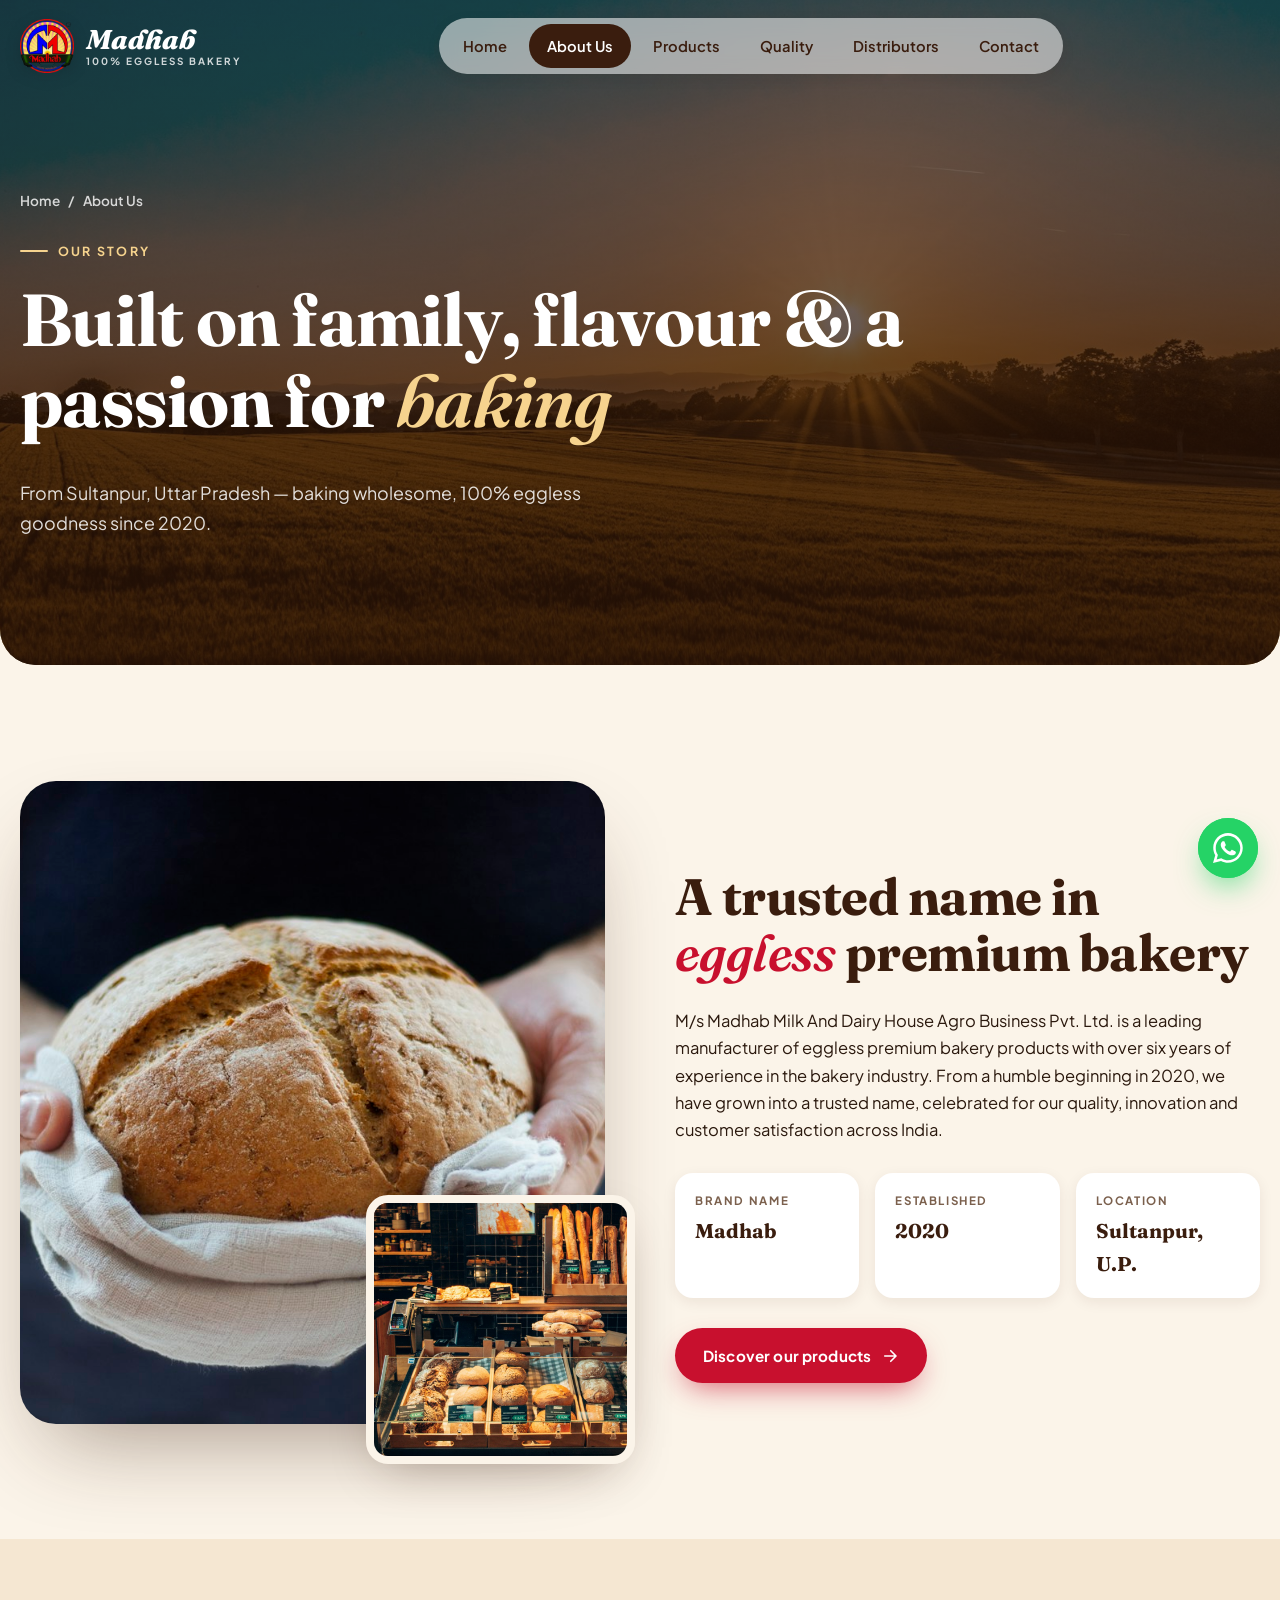
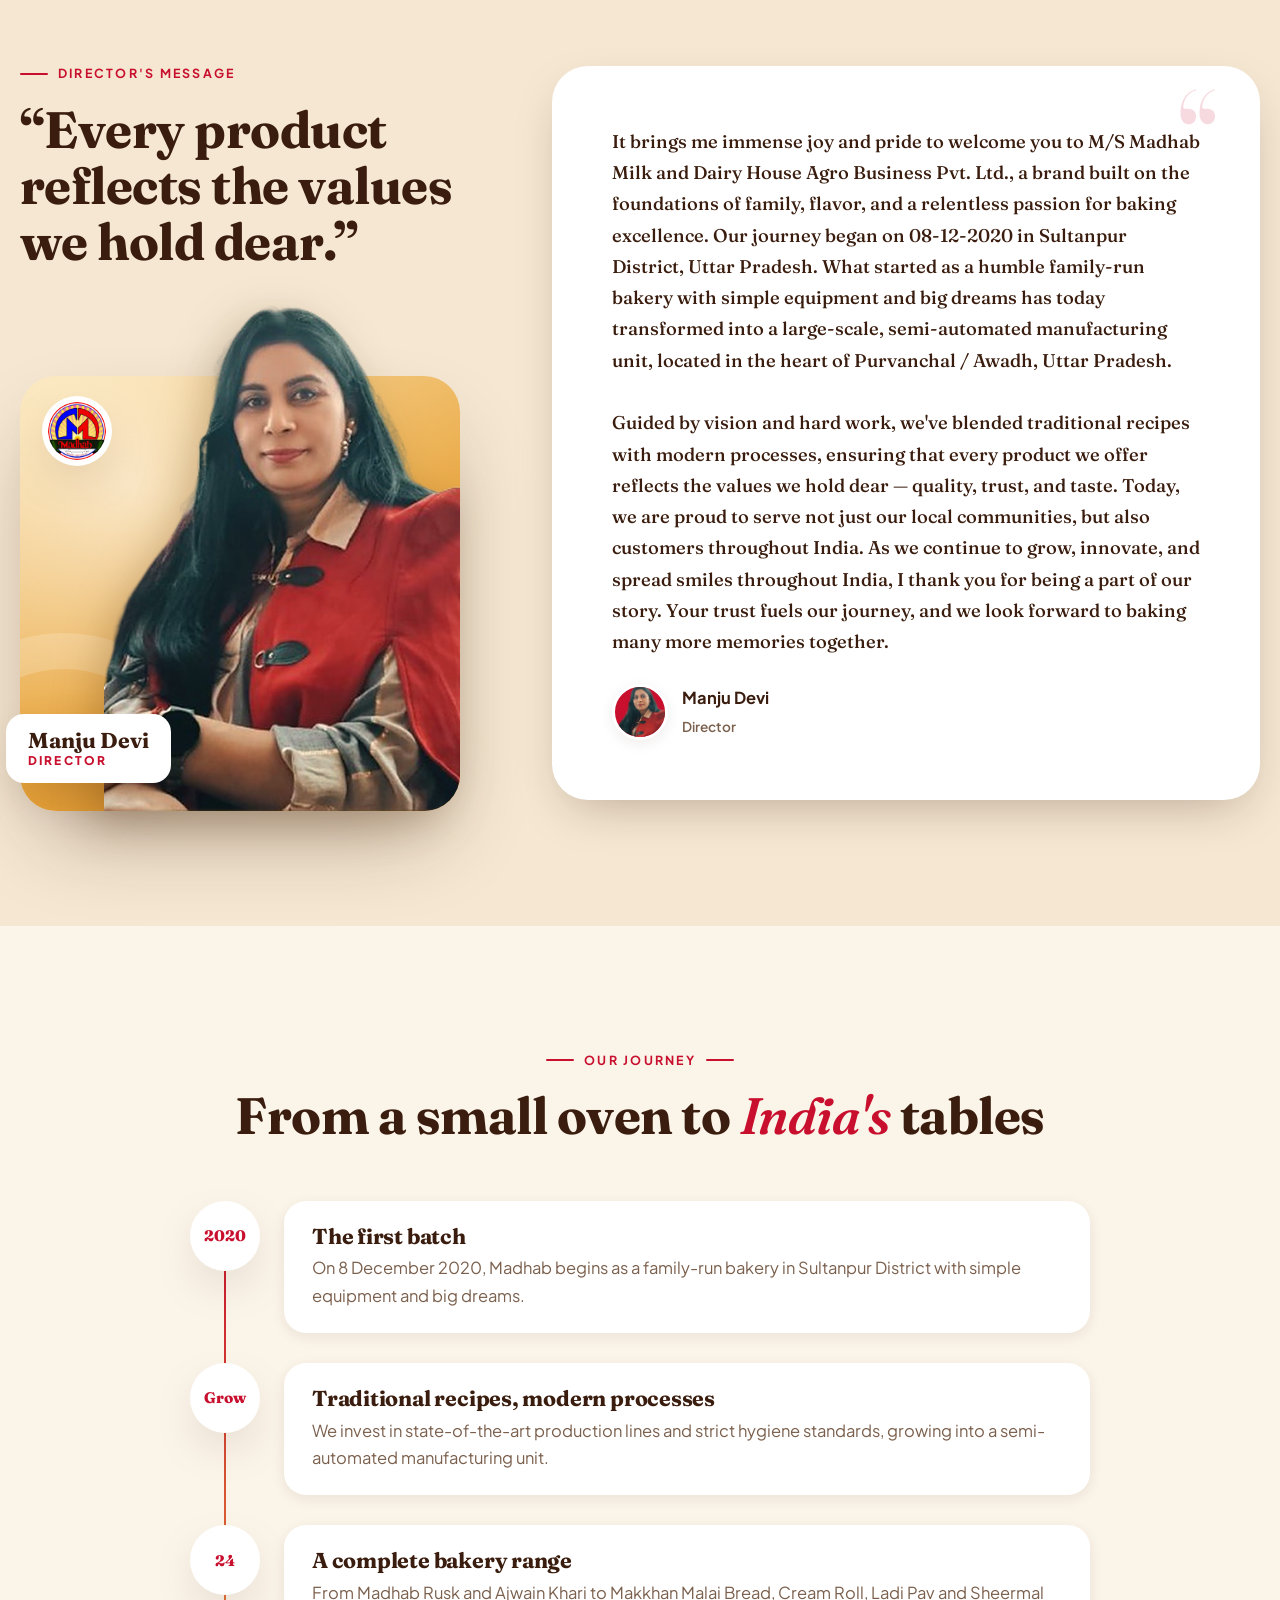
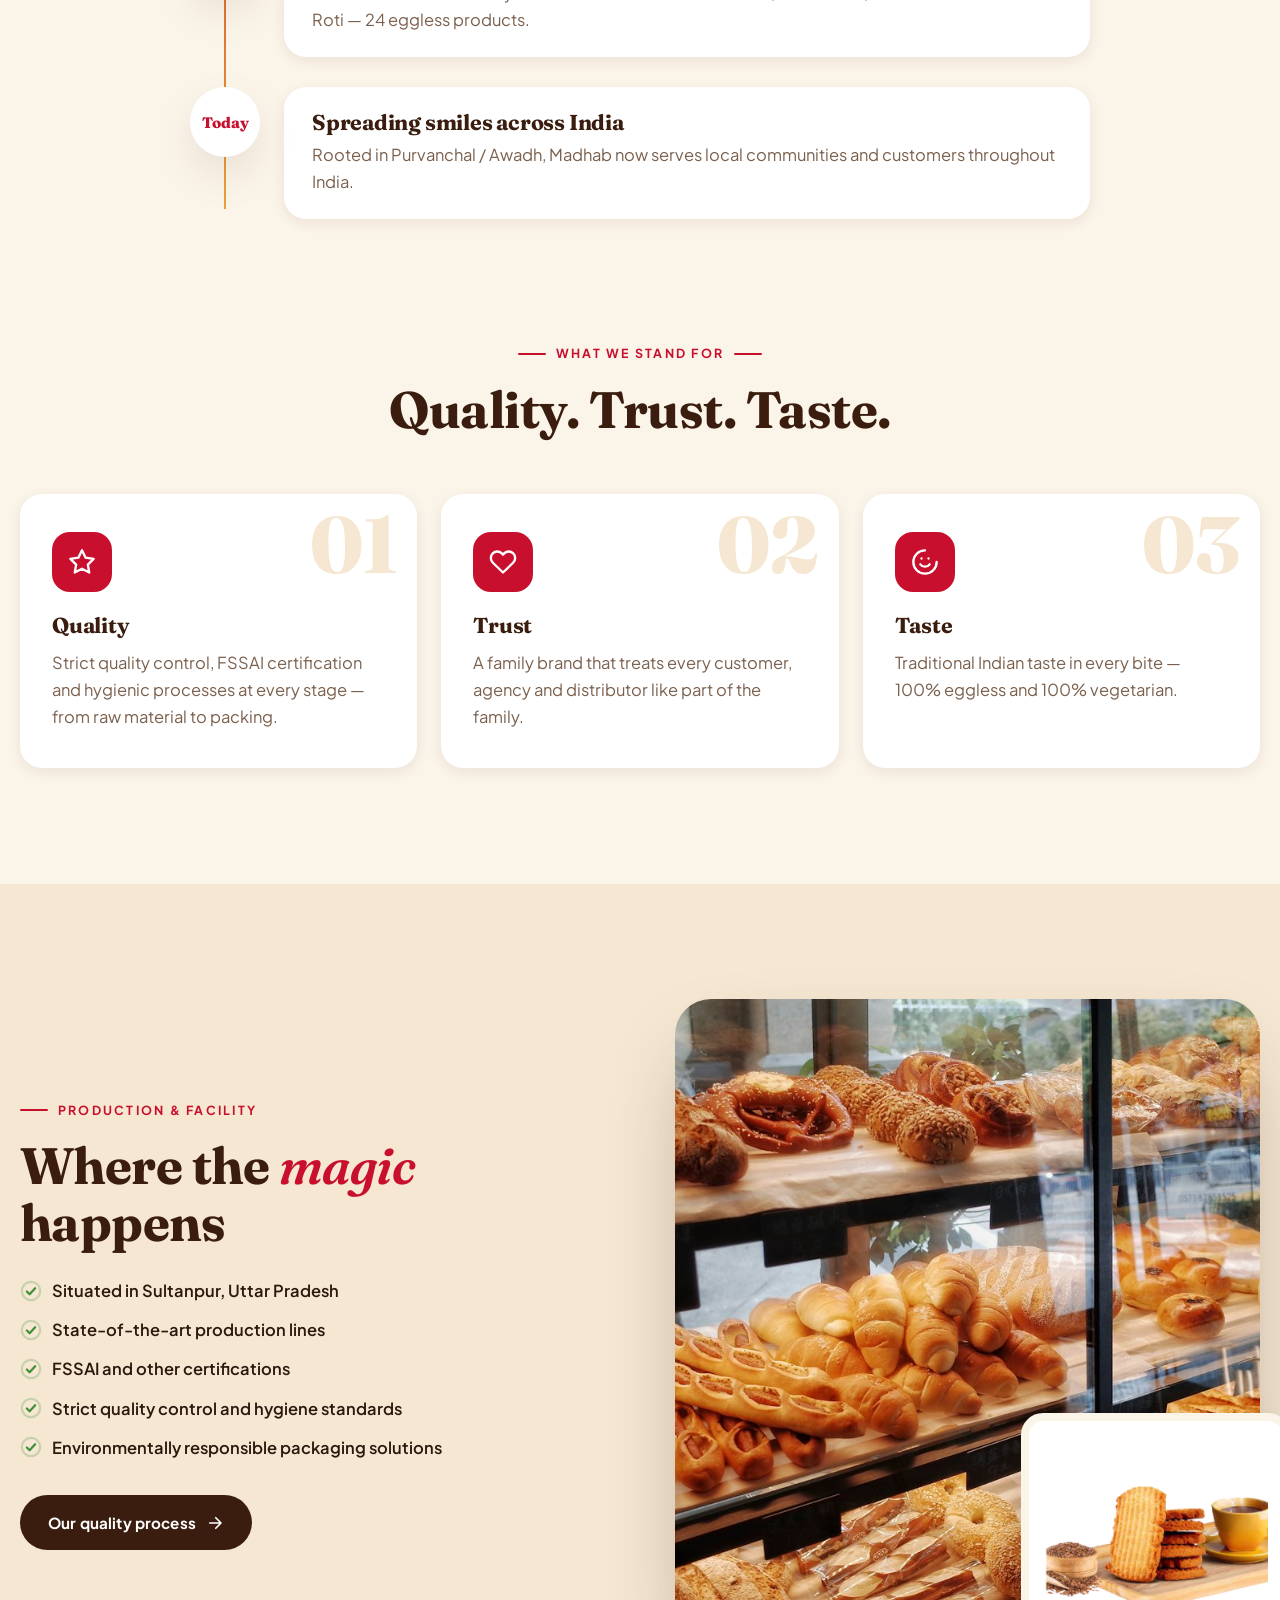
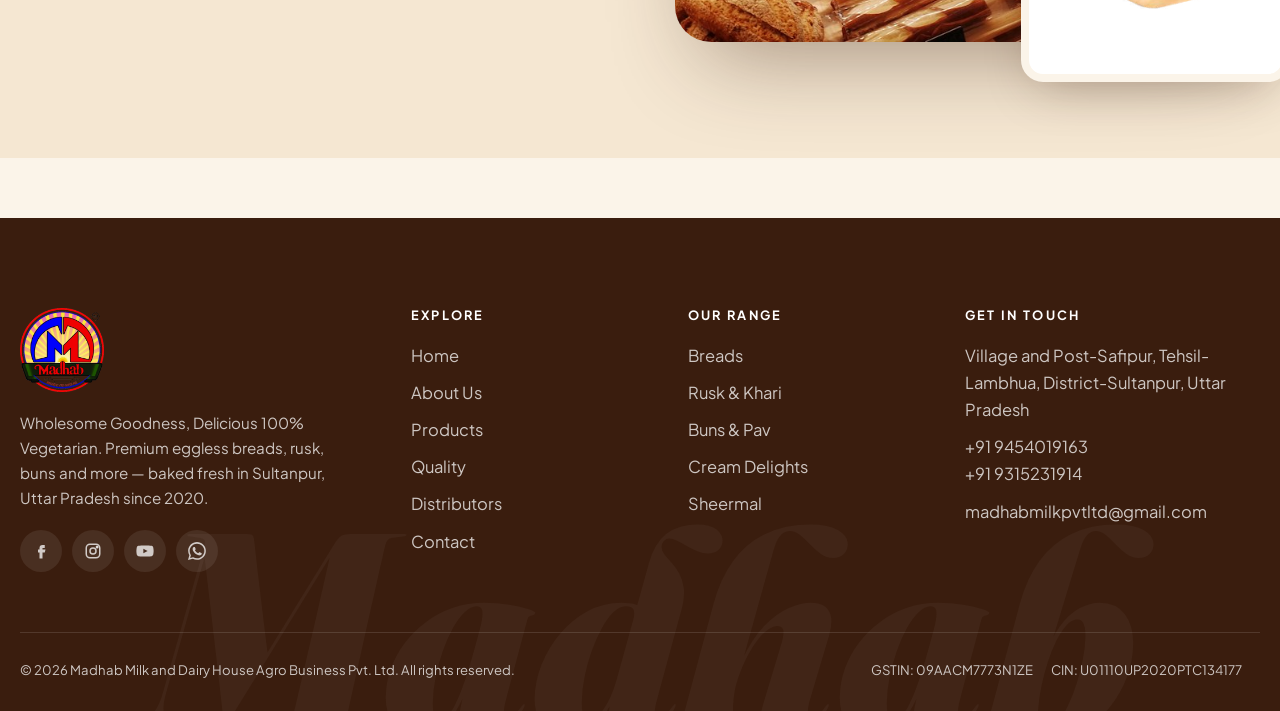
==== about.html @ 8123cd62 "website changes" ====
<!doctype html>
<html lang="en">
<head>
  <meta charset="utf-8">
  <meta name="viewport" content="width=device-width, initial-scale=1">
  <title>About Us | Madhab</title>
  <meta name="description" content="The story of Madhab — from a humble family-run bakery in Sultanpur to a semi-automated eggless bakery manufacturer serving customers across India.">
  <link rel="icon" href="assets/img/brand/emblem.png">
  <link rel="preconnect" href="https://fonts.googleapis.com">
  <link rel="preconnect" href="https://fonts.gstatic.com" crossorigin>
  <link href="https://fonts.googleapis.com/css2?family=Fraunces:ital,opsz,wght@0,9..144,500;0,9..144,700;0,9..144,800;1,9..144,500;1,9..144,600;1,9..144,800&family=Plus+Jakarta+Sans:wght@400;500;600;700;800&family=Tiro+Devanagari+Hindi&display=swap" rel="stylesheet">
  <link rel="stylesheet" href="css/style.css">
</head>
<body data-page="about" class="dark-top">

  <section class="page-hero">
    <img src="assets/img/photos/wheat-field.jpg" alt="Golden wheat field at sunset">
    <div class="container">
      <div class="crumbs"><a href="index.html">Home</a> / <span>About Us</span></div>
      <span class="eyebrow">Our Story</span>
      <h1>Built on family, flavour &amp; a passion for <em class="accent" style="color:var(--gold-soft)">baking</em></h1>
      <p class="lead">From Sultanpur, Uttar Pradesh — baking wholesome, 100% eggless goodness since 2020.</p>
    </div>
  </section>

  <!-- OVERVIEW -->
  <section class="section">
    <div class="container split">
      <div class="img-stack reveal">
        <img class="main" src="assets/img/photos/baker-loaf.jpg" alt="Baker holding a fresh loaf">
        <img class="mini" src="assets/img/photos/bakery-shelves.jpg" alt="Bakery shelves">
      </div>
      <div>
        <span class="eyebrow reveal">Business Overview</span>
        <h2 class="reveal" data-delay="1">A trusted name in <em class="accent">eggless</em> premium bakery</h2>
        <p class="reveal" data-delay="2">M/s Madhab Milk And Dairy House Agro Business Pvt. Ltd. is a leading manufacturer of eggless premium bakery products with over six years of experience in the bakery industry. From a humble beginning in 2020, we have grown into a trusted name, celebrated for our quality, innovation and customer satisfaction across India.</p>
        <div class="fact-grid reveal" data-delay="3">
          <div class="fact"><small>Brand Name</small><strong>Madhab</strong></div>
          <div class="fact"><small>Established</small><strong>2020</strong></div>
          <div class="fact"><small>Location</small><strong>Sultanpur, U.P.</strong></div>
        </div>
        <a class="btn btn-primary reveal" href="products.html">Discover our products
          <svg viewBox="0 0 24 24" fill="none" stroke="currentColor" stroke-width="2.2" stroke-linecap="round" stroke-linejoin="round"><path d="M5 12h14M13 5l7 7-7 7"/></svg></a>
      </div>
    </div>
  </section>

  <!-- DIRECTOR MESSAGE -->
  <section class="section" style="background:var(--cream-2)">
    <div class="container quote-wrap">
      <div class="reveal">
        <span class="eyebrow">Director's Message</span>
        <h2>“Every product reflects the values we hold dear.”</h2>
        <figure class="director">
          <div class="director-bg"></div>
          <img class="director-photo" src="assets/img/team/manju-devi.png" alt="Manju Devi, Director of Madhab">
          <img class="director-logo" src="assets/img/brand/emblem.png" alt="">
          <figcaption class="director-tag"><strong>Manju Devi</strong><span>Director</span></figcaption>
        </figure>
      </div>
      <div class="quote-card reveal" data-delay="1">
        <div class="qmark">“</div>
        <blockquote style="font-size:1.15rem;line-height:1.7">It brings me immense joy and pride to welcome you to M/S Madhab Milk and Dairy House Agro Business Pvt. Ltd., a brand built on the foundations of family, flavor, and a relentless passion for baking excellence. Our journey began on 08-12-2020 in Sultanpur District, Uttar Pradesh. What started as a humble family-run bakery with simple equipment and big dreams has today transformed into a large-scale, semi-automated manufacturing unit, located in the heart of Purvanchal / Awadh, Uttar Pradesh.<br><br>Guided by vision and hard work, we've blended traditional recipes with modern processes, ensuring that every product we offer reflects the values we hold dear — quality, trust, and taste. Today, we are proud to serve not just our local communities, but also customers throughout India. As we continue to grow, innovate, and spread smiles throughout India, I thank you for being a part of our story. Your trust fuels our journey, and we look forward to baking many more memories together.</blockquote>
        <div class="quote-author">
          <img class="av av-photo" src="assets/img/team/manju-devi.png" alt="">
          <div><strong>Manju Devi</strong><span>Director</span></div>
        </div>
      </div>
    </div>
  </section>

  <!-- JOURNEY -->
  <section class="section">
    <div class="container">
      <div class="section-head center reveal">
        <span class="eyebrow">Our Journey</span>
        <h2>From a small oven to <em class="accent">India's</em> tables</h2>
      </div>
      <div class="timeline">
        <div class="tl-item reveal"><div class="tl-dot">2020</div><div class="tl-card"><h3>The first batch</h3><p>On 8 December 2020, Madhab begins as a family-run bakery in Sultanpur District with simple equipment and big dreams.</p></div></div>
        <div class="tl-item reveal"><div class="tl-dot">Grow</div><div class="tl-card"><h3>Traditional recipes, modern processes</h3><p>We invest in state-of-the-art production lines and strict hygiene standards, growing into a semi-automated manufacturing unit.</p></div></div>
        <div class="tl-item reveal"><div class="tl-dot">24</div><div class="tl-card"><h3>A complete bakery range</h3><p>From Madhab Rusk and Ajwain Khari to Makkhan Malai Bread, Cream Roll, Ladi Pav and Sheermal Roti — 24 eggless products.</p></div></div>
        <div class="tl-item reveal"><div class="tl-dot">Today</div><div class="tl-card"><h3>Spreading smiles across India</h3><p>Rooted in Purvanchal / Awadh, Madhab now serves local communities and customers throughout India.</p></div></div>
      </div>
    </div>
  </section>

  <!-- VALUES -->
  <section class="section" style="padding-top:0">
    <div class="container">
      <div class="section-head center reveal">
        <span class="eyebrow">What we stand for</span>
        <h2>Quality. Trust. Taste.</h2>
      </div>
      <div class="values">
        <div class="value-card reveal"><span class="num">01</span>
          <div class="ico"><svg viewBox="0 0 24 24" fill="none" stroke="currentColor" stroke-width="2" stroke-linecap="round" stroke-linejoin="round"><path d="m12 2 3.1 6.3 6.9 1-5 4.9 1.2 6.8L12 17.8 5.8 21l1.2-6.8-5-4.9 6.9-1z"/></svg></div>
          <h3>Quality</h3><p>Strict quality control, FSSAI certification and hygienic processes at every stage — from raw material to packing.</p></div>
        <div class="value-card reveal" data-delay="1"><span class="num">02</span>
          <div class="ico"><svg viewBox="0 0 24 24" fill="none" stroke="currentColor" stroke-width="2" stroke-linecap="round" stroke-linejoin="round"><path d="M20.8 4.6a5.5 5.5 0 0 0-7.8 0L12 5.7l-1-1.1a5.5 5.5 0 0 0-7.8 7.8l1 1.1L12 21l7.8-7.5 1-1.1a5.5 5.5 0 0 0 0-7.8z"/></svg></div>
          <h3>Trust</h3><p>A family brand that treats every customer, agency and distributor like part of the family.</p></div>
        <div class="value-card reveal" data-delay="2"><span class="num">03</span>
          <div class="ico"><svg viewBox="0 0 24 24" fill="none" stroke="currentColor" stroke-width="2" stroke-linecap="round" stroke-linejoin="round"><path d="M12 2a10 10 0 1 0 10 10"/><path d="M8 14s1.5 2 4 2 4-2 4-2M9 9h.01M15 9h.01"/></svg></div>
          <h3>Taste</h3><p>Traditional Indian taste in every bite — 100% eggless and 100% vegetarian.</p></div>
      </div>
    </div>
  </section>

  <!-- FACILITY -->
  <section class="section" style="background:var(--cream-2)">
    <div class="container split reverse">
      <div class="img-stack reveal">
        <img class="main" src="assets/img/photos/bakery-display.jpg" alt="Fresh bakery products">
        <img class="mini" src="assets/img/products/rusk-chai.png" alt="Rusk with chai" style="object-fit:contain;background:#fff;padding:14px">
      </div>
      <div>
        <span class="eyebrow reveal">Production &amp; Facility</span>
        <h2 class="reveal" data-delay="1">Where the <em class="accent">magic</em> happens</h2>
        <ul class="pd-points reveal" data-delay="2" style="grid-template-columns:1fr">
          <li><svg viewBox="0 0 24 24" fill="none" stroke="currentColor" stroke-width="2.4" stroke-linecap="round" stroke-linejoin="round"><circle cx="12" cy="12" r="10" opacity=".25"/><path d="M7.5 12.5l3 3 6-6.5"/></svg> Situated in Sultanpur, Uttar Pradesh</li>
          <li><svg viewBox="0 0 24 24" fill="none" stroke="currentColor" stroke-width="2.4" stroke-linecap="round" stroke-linejoin="round"><circle cx="12" cy="12" r="10" opacity=".25"/><path d="M7.5 12.5l3 3 6-6.5"/></svg> State-of-the-art production lines</li>
          <li><svg viewBox="0 0 24 24" fill="none" stroke="currentColor" stroke-width="2.4" stroke-linecap="round" stroke-linejoin="round"><circle cx="12" cy="12" r="10" opacity=".25"/><path d="M7.5 12.5l3 3 6-6.5"/></svg> FSSAI and other certifications</li>
          <li><svg viewBox="0 0 24 24" fill="none" stroke="currentColor" stroke-width="2.4" stroke-linecap="round" stroke-linejoin="round"><circle cx="12" cy="12" r="10" opacity=".25"/><path d="M7.5 12.5l3 3 6-6.5"/></svg> Strict quality control and hygiene standards</li>
          <li><svg viewBox="0 0 24 24" fill="none" stroke="currentColor" stroke-width="2.4" stroke-linecap="round" stroke-linejoin="round"><circle cx="12" cy="12" r="10" opacity=".25"/><path d="M7.5 12.5l3 3 6-6.5"/></svg> Environmentally responsible packaging solutions</li>
        </ul>
        <a class="btn btn-dark reveal" href="quality.html">Our quality process
          <svg viewBox="0 0 24 24" fill="none" stroke="currentColor" stroke-width="2.2" stroke-linecap="round" stroke-linejoin="round"><path d="M5 12h14M13 5l7 7-7 7"/></svg></a>
      </div>
    </div>
  </section>

  <script src="js/products.js"></script>
  <script src="js/main.js"></script>
</body>
</html>
---- css/style.css ----
/* ==========================================================
   Madhab — Wholesome Goodness, Delicious 100% Vegetarian
   ========================================================== */
:root {
  --cream: #FBF4E9;
  --cream-2: #F5E7D2;
  --cream-3: #EED9BA;
  --red: #C8102E;
  --red-deep: #9A0C22;
  --brown: #3A1D0E;
  --brown-2: #6E3B1C;
  --gold: #E8A33A;
  --gold-soft: #F6D38E;
  --green: #3F8F3A;
  --text: #2B190E;
  --muted: #7B604D;
  --white: #fff;
  --radius: 22px;
  --radius-lg: 36px;
  --shadow-sm: 0 4px 14px rgba(58, 29, 14, .08);
  --shadow: 0 18px 50px -18px rgba(58, 29, 14, .35);
  --shadow-lg: 0 40px 90px -30px rgba(58, 29, 14, .45);
  --ff-display: "Fraunces", Georgia, serif;
  --ff-body: "Plus Jakarta Sans", system-ui, -apple-system, sans-serif;
  --ff-hindi: "Tiro Devanagari Hindi", "Noto Sans Devanagari", serif;
  --container: 1240px;
  --ease: cubic-bezier(.2, .7, .2, 1);
}

*, *::before, *::after { box-sizing: border-box; }
html { scroll-behavior: smooth; }
body {
  margin: 0;
  font-family: var(--ff-body);
  color: var(--text);
  background: var(--cream);
  line-height: 1.65;
  font-size: 16.5px;
  -webkit-font-smoothing: antialiased;
  overflow-x: hidden;
}
img { max-width: 100%; display: block; }
a { color: inherit; text-decoration: none; }
button, input, select, textarea { font: inherit; }
h1, h2, h3, h4 { font-family: var(--ff-display); color: var(--brown); line-height: 1.1; margin: 0 0 .5em; font-weight: 700; letter-spacing: -.01em; }
h1 { font-size: clamp(2.6rem, 6vw, 5rem); }
h2 { font-size: clamp(2rem, 4vw, 3.2rem); }
h3 { font-size: 1.35rem; }
p { margin: 0 0 1em; }
em.accent, .accent { font-style: italic; color: var(--red); font-weight: 600; }
.hindi { font-family: var(--ff-hindi); }

.container { width: min(var(--container), 100% - 40px); margin-inline: auto; }
.section { padding: clamp(70px, 9vw, 130px) 0; position: relative; }
.section-tight { padding: clamp(50px, 6vw, 80px) 0; }
.center { text-align: center; }

.eyebrow {
  display: inline-flex; align-items: center; gap: 10px;
  font-size: .78rem; font-weight: 700; letter-spacing: .18em; text-transform: uppercase;
  color: var(--red); margin-bottom: 18px;
}
.eyebrow::before { content: ""; width: 28px; height: 2px; background: currentColor; border-radius: 2px; }
.center .eyebrow::after { content: ""; width: 28px; height: 2px; background: currentColor; border-radius: 2px; }
.lead { font-size: 1.12rem; color: var(--muted); max-width: 620px; }
.center .lead { margin-inline: auto; }
.section-head { margin-bottom: 56px; }

/* ---------- Buttons ---------- */
.btn {
  display: inline-flex; align-items: center; gap: 10px;
  padding: 15px 28px; border-radius: 999px; border: 0; cursor: pointer;
  font-weight: 700; font-size: .95rem; letter-spacing: .01em;
  transition: transform .35s var(--ease), box-shadow .35s var(--ease), background .3s;
}
.btn svg { width: 18px; height: 18px; transition: transform .35s var(--ease); }
.btn:hover svg { transform: translateX(4px); }
.btn-primary { background: var(--red); color: #fff; box-shadow: 0 12px 30px -10px rgba(200, 16, 46, .7); }
.btn-primary:hover { background: var(--red-deep); transform: translateY(-2px); }
.btn-dark { background: var(--brown); color: #fff; }
.btn-dark:hover { background: #22110a; transform: translateY(-2px); }
.btn-ghost { background: transparent; color: var(--brown); box-shadow: inset 0 0 0 2px var(--brown); }
.btn-ghost:hover { background: var(--brown); color: #fff; }
.btn-light { background: #fff; color: var(--red); }
.btn-light:hover { transform: translateY(-2px); box-shadow: var(--shadow); }
.btn-wa { background: #25D366; color: #fff; }
.btn-wa:hover { background: #1ebe5a; transform: translateY(-2px); }

/* ---------- Header ---------- */
.site-header {
  position: fixed; inset: 0 0 auto 0; z-index: 100;
  transition: background .4s, box-shadow .4s, padding .4s;
  padding: 18px 0;
}
.site-header.scrolled {
  background: rgba(251, 244, 233, .86);
  backdrop-filter: saturate(1.4) blur(14px);
  -webkit-backdrop-filter: saturate(1.4) blur(14px);
  box-shadow: 0 6px 30px -12px rgba(58, 29, 14, .25);
  padding: 10px 0;
}
.nav { display: flex; align-items: center; justify-content: space-between; gap: 24px; }
.brand { display: flex; align-items: center; gap: 12px; }
.brand img { width: 54px; height: 54px; object-fit: contain; filter: drop-shadow(0 4px 8px rgba(0,0,0,.15)); transition: width .4s, height .4s; }
.scrolled .brand img { width: 46px; height: 46px; }
.brand-text { display: flex; flex-direction: column; line-height: 1; }
.brand-text strong { font-family: var(--ff-display); font-size: 1.7rem; color: var(--red); font-style: italic; font-weight: 800; }
.brand-text small { font-size: .62rem; letter-spacing: .2em; text-transform: uppercase; color: var(--brown-2); font-weight: 700; margin-top: 4px; }
.nav-links { display: flex; align-items: center; gap: 4px; list-style: none; margin: 0; padding: 6px; background: rgba(255,255,255,.55); border-radius: 999px; box-shadow: var(--shadow-sm); backdrop-filter: blur(8px); }
.nav-links a { display: block; padding: 10px 18px; border-radius: 999px; font-weight: 600; font-size: .92rem; color: var(--brown); transition: background .3s, color .3s; }
.nav-links a:hover { background: var(--cream-2); }
.nav-links a.active { background: var(--brown); color: #fff; }
.nav-cta { display: flex; align-items: center; gap: 12px; }
.nav-cta .btn { padding: 12px 22px; }
.menu-toggle { display: none; width: 48px; height: 48px; border-radius: 50%; border: 0; background: var(--brown); color: #fff; cursor: pointer; align-items: center; justify-content: center; }
.menu-toggle span, .menu-toggle span::before, .menu-toggle span::after { display: block; width: 20px; height: 2px; background: #fff; border-radius: 2px; position: relative; transition: transform .3s, background .3s; }
.menu-toggle span::before, .menu-toggle span::after { content: ""; position: absolute; left: 0; }
.menu-toggle span::before { top: -6px; }
.menu-toggle span::after { top: 6px; }
.menu-open .menu-toggle span { background: transparent; }
.menu-open .menu-toggle span::before { transform: translateY(6px) rotate(45deg); }
.menu-open .menu-toggle span::after { transform: translateY(-6px) rotate(-45deg); }

/* ---------- Hero (home) ---------- */
.hero {
  position: relative; min-height: min(100vh, 940px); padding: 150px 0 90px;
  display: flex; align-items: center; overflow: hidden;
  background:
    radial-gradient(1200px 600px at 85% 20%, rgba(232, 163, 58, .28), transparent 60%),
    radial-gradient(800px 500px at 0% 100%, rgba(200, 16, 46, .10), transparent 60%),
    var(--cream);
}
.hero::after {
  content: ""; position: absolute; inset: auto 0 0 0; height: 140px;
  background: linear-gradient(to bottom, transparent, var(--cream));
  pointer-events: none;
}
.hero-grid { display: grid; grid-template-columns: 1.05fr 1fr; gap: 60px; align-items: center; position: relative; z-index: 2; }
.hero h1 { margin-bottom: 24px; }
.hero h1 .line { display: block; }
.hero-badges { display: flex; flex-wrap: wrap; gap: 10px; margin-bottom: 26px; }
.pill {
  display: inline-flex; align-items: center; gap: 8px; padding: 8px 16px; border-radius: 999px;
  background: #fff; font-size: .82rem; font-weight: 700; color: var(--brown); box-shadow: var(--shadow-sm);
}
.pill .dot { width: 8px; height: 8px; border-radius: 50%; background: var(--green); box-shadow: 0 0 0 4px rgba(63, 143, 58, .2); }
.hero-actions { display: flex; flex-wrap: wrap; gap: 14px; margin: 34px 0 44px; }
.hero-stats { display: flex; gap: 38px; flex-wrap: wrap; }
.hero-stats div strong { display: block; font-family: var(--ff-display); font-size: 2.2rem; color: var(--brown); line-height: 1; }
.hero-stats div span { font-size: .85rem; color: var(--muted); font-weight: 600; }

.hero-visual { position: relative; aspect-ratio: 1 / 1.02; }
.hero-blob {
  position: absolute; inset: 4% 2% 6% 6%;
  border-radius: 58% 42% 55% 45% / 48% 55% 45% 52%;
  overflow: hidden; box-shadow: var(--shadow-lg);
  animation: morph 14s ease-in-out infinite;
}
.hero-blob img { width: 100%; height: 100%; object-fit: cover; transform: scale(1.08); }
.hero-blob::after { content: ""; position: absolute; inset: 0; background: linear-gradient(160deg, transparent 40%, rgba(58, 29, 14, .45)); }
@keyframes morph {
  0%, 100% { border-radius: 58% 42% 55% 45% / 48% 55% 45% 52%; }
  50% { border-radius: 45% 55% 42% 58% / 55% 45% 55% 45%; }
}
.float { position: absolute; filter: drop-shadow(0 24px 30px rgba(58, 29, 14, .35)); animation: bob 6s ease-in-out infinite; }
.float.f1 { width: 30%; left: -6%; bottom: 8%; animation-delay: -1s; }
.float.f2 { width: 26%; right: -4%; top: 6%; animation-delay: -3s; rotate: 8deg; }
.float.f3 { width: 44%; right: -2%; bottom: -2%; animation-delay: -2s; }
@keyframes bob { 0%, 100% { translate: 0 0; } 50% { translate: 0 -16px; } }
.hero-seal {
  position: absolute; top: 4%; left: 2%; width: 128px; height: 128px; border-radius: 50%;
  background: var(--red); color: #fff; display: grid; place-items: center; text-align: center;
  box-shadow: 0 18px 40px -10px rgba(200, 16, 46, .6);
  animation: spin 22s linear infinite;
}
.hero-seal svg { position: absolute; inset: 0; width: 100%; height: 100%; }
.hero-seal b { font-family: var(--ff-display); font-size: 1.5rem; line-height: 1; animation: spin 22s linear infinite reverse; }
@keyframes spin { to { rotate: 360deg; } }
.grain {
  position: absolute; inset: 0; pointer-events: none; opacity: .35; mix-blend-mode: multiply;
  background-image: url("data:image/svg+xml,%3Csvg xmlns='http://www.w3.org/2000/svg' width='160' height='160'%3E%3Cfilter id='n'%3E%3CfeTurbulence type='fractalNoise' baseFrequency='.9' numOctaves='2'/%3E%3CfeColorMatrix values='0 0 0 0 .4 0 0 0 0 .25 0 0 0 0 .1 0 0 0 .08 0'/%3E%3C/filter%3E%3Crect width='100%25' height='100%25' filter='url(%23n)'/%3E%3C/svg%3E");
}

/* ---------- Marquee ---------- */
.marquee { background: var(--red); color: #fff; overflow: hidden; padding: 20px 0; transform: rotate(-1.4deg); margin: -10px -20px 0; position: relative; z-index: 5; box-shadow: var(--shadow); }
.marquee.alt { background: var(--brown); transform: rotate(1deg); margin-top: -8px; z-index: 4; opacity: .95; }
.marquee-track { display: flex; gap: 46px; width: max-content; animation: marquee 40s linear infinite; }
.marquee.alt .marquee-track { animation-direction: reverse; }
.marquee-track span { font-family: var(--ff-display); font-size: 1.5rem; font-style: italic; font-weight: 600; white-space: nowrap; display: inline-flex; align-items: center; gap: 46px; }
.marquee-track span::after { content: "✦"; color: var(--gold); font-style: normal; font-size: 1.1rem; }
@keyframes marquee { to { transform: translateX(-50%); } }

/* ---------- Morning band (Hindi) ---------- */
.morning {
  position: relative; border-radius: var(--radius-lg); overflow: hidden; min-height: 520px;
  display: grid; grid-template-columns: 1.1fr 1fr; background: var(--brown); color: #fff; box-shadow: var(--shadow-lg);
}
.morning-photo { position: relative; }
.morning-photo img { width: 100%; height: 100%; object-fit: cover; }
.morning-photo::after { content: ""; position: absolute; inset: 0; background: linear-gradient(90deg, transparent 50%, var(--brown)); }
.morning-copy { padding: clamp(40px, 5vw, 70px); display: flex; flex-direction: column; justify-content: center; position: relative; }
.morning-copy .hindi { font-size: clamp(2rem, 3.6vw, 3rem); line-height: 1.35; color: var(--gold-soft); margin-bottom: 16px; }
.morning-copy p { color: rgba(255,255,255,.78); }
.morning-packs { display: flex; gap: 14px; margin-top: 18px; align-items: flex-end; }
.morning-packs img { width: 46%; filter: drop-shadow(0 16px 20px rgba(0,0,0,.45)); transition: transform .5s var(--ease); }
.morning-packs img:hover { transform: translateY(-8px) rotate(-2deg); }

/* ---------- Category cards ---------- */
.cat-grid { display: grid; grid-template-columns: repeat(5, 1fr); gap: 18px; }
.cat-card {
  position: relative; border-radius: var(--radius); overflow: hidden; aspect-ratio: 3 / 4.3;
  color: #fff; display: flex; flex-direction: column; justify-content: flex-end; padding: 22px;
  box-shadow: var(--shadow); isolation: isolate;
  transition: transform .5s var(--ease);
}
.cat-card img.bg { position: absolute; inset: 0; width: 100%; height: 100%; object-fit: cover; z-index: -2; transition: transform .8s var(--ease); }
.cat-card::before { content: ""; position: absolute; inset: 0; z-index: -1; background: linear-gradient(to top, rgba(40, 18, 6, .92) 5%, rgba(40, 18, 6, .15) 60%, transparent); }
.cat-card:hover { transform: translateY(-8px); }
.cat-card:hover img.bg { transform: scale(1.1); }
.cat-card .hindi { font-size: 1rem; color: var(--gold-soft); }
.cat-card h3 { color: #fff; margin: 4px 0 6px; font-size: 1.45rem; }
.cat-card small { opacity: .8; font-weight: 600; }
.cat-card .arrow { position: absolute; top: 18px; right: 18px; width: 44px; height: 44px; border-radius: 50%; background: rgba(255,255,255,.2); backdrop-filter: blur(6px); display: grid; place-items: center; transition: background .3s, transform .4s var(--ease); }
.cat-card:hover .arrow { background: var(--red); transform: rotate(-45deg); }
.cat-card .arrow svg { width: 18px; }

/* ---------- Product cards ---------- */
.product-grid { display: grid; grid-template-columns: repeat(auto-fill, minmax(250px, 1fr)); gap: 26px; }
.product-card {
  background: #fff; border-radius: var(--radius); overflow: hidden; position: relative;
  box-shadow: var(--shadow-sm); transition: transform .45s var(--ease), box-shadow .45s var(--ease);
  display: flex; flex-direction: column;
}
.product-card:hover { transform: translateY(-8px); box-shadow: var(--shadow); }
.product-media {
  aspect-ratio: 1 / .9; display: grid; place-items: center; padding: 28px; position: relative; overflow: hidden;
  background: radial-gradient(circle at 50% 60%, #fff 0%, var(--tint, var(--cream-2)) 70%);
}
.product-media::before { content: ""; position: absolute; width: 70%; aspect-ratio: 1; border-radius: 50%; background: rgba(255,255,255,.7); filter: blur(10px); }
.product-media img { position: absolute; inset: 12%; width: 76%; height: 76%; object-fit: contain; filter: drop-shadow(0 16px 18px rgba(58, 29, 14, .28)); transition: transform .6s var(--ease); }
.product-card:hover .product-media img { transform: scale(1.08) rotate(-2deg); }
.product-tag { position: absolute; top: 14px; left: 14px; z-index: 2; padding: 5px 12px; border-radius: 999px; background: rgba(255,255,255,.9); font-size: .72rem; font-weight: 800; letter-spacing: .06em; text-transform: uppercase; color: var(--brown-2); }
.veg-mark { position: absolute; top: 14px; right: 14px; z-index: 2; width: 22px; height: 22px; border: 2px solid var(--green); border-radius: 4px; display: grid; place-items: center; background: #fff; }
.veg-mark::after { content: ""; width: 10px; height: 10px; border-radius: 50%; background: var(--green); }
.product-body { padding: 20px 22px 22px; display: flex; flex-direction: column; gap: 4px; flex: 1; }
.product-body h3 { font-size: 1.3rem; margin: 0; }
.product-size { font-size: .9rem; color: var(--muted); font-weight: 600; }
.product-size b { color: var(--red); }
.product-foot { display: flex; align-items: center; justify-content: space-between; margin-top: auto; padding-top: 16px; }
.link-arrow { display: inline-flex; align-items: center; gap: 8px; font-weight: 700; font-size: .9rem; color: var(--red); }
.link-arrow svg { width: 16px; transition: transform .3s; }
.product-card:hover .link-arrow svg { transform: translateX(4px); }
.eggless-chip { font-size: .72rem; font-weight: 700; color: var(--green); background: rgba(63, 143, 58, .1); padding: 4px 10px; border-radius: 999px; }

/* ---------- Features ---------- */
.why-grid { display: grid; grid-template-columns: 1fr 1.1fr; gap: 70px; align-items: center; }
.collage { position: relative; aspect-ratio: 1 / 1.05; }
.collage img { position: absolute; border-radius: var(--radius); object-fit: cover; box-shadow: var(--shadow); }
.collage .c1 { width: 64%; height: 70%; top: 0; left: 0; }
.collage .c2 { width: 52%; height: 50%; right: 0; top: 18%; border: 8px solid var(--cream); }
.collage .c3 { width: 46%; height: 40%; left: 14%; bottom: 0; border: 8px solid var(--cream); }
.collage .badge-round {
  position: absolute; right: 8%; bottom: 6%; width: 150px; height: 150px; border-radius: 50%;
  background: var(--gold); color: var(--brown); display: grid; place-items: center; text-align: center;
  font-family: var(--ff-display); font-weight: 800; line-height: 1.05; box-shadow: var(--shadow);
}
.collage .badge-round span { font-size: 2.6rem; display: block; }
.feature-list { display: grid; grid-template-columns: 1fr 1fr; gap: 26px 30px; margin-top: 36px; }
.feature { display: flex; gap: 16px; align-items: flex-start; }
.feature .ico { flex: none; width: 54px; height: 54px; border-radius: 16px; background: #fff; box-shadow: var(--shadow-sm); display: grid; place-items: center; color: var(--red); }
.feature .ico svg { width: 26px; height: 26px; }
.feature h4 { font-size: 1.08rem; margin: 2px 0 4px; font-family: var(--ff-body); font-weight: 800; }
.feature p { font-size: .92rem; color: var(--muted); margin: 0; }

/* ---------- Stats band ---------- */
.stats-band {
  background: linear-gradient(120deg, var(--red) 0%, var(--red-deep) 100%); color: #fff;
  border-radius: var(--radius-lg); padding: 60px clamp(24px, 5vw, 70px); position: relative; overflow: hidden;
  display: grid; grid-template-columns: repeat(4, 1fr); gap: 30px; box-shadow: var(--shadow-lg);
}
.stats-band::before { content: ""; position: absolute; width: 480px; height: 480px; border-radius: 50%; border: 60px solid rgba(255,255,255,.06); right: -140px; top: -200px; }
.stat strong { display: block; font-family: var(--ff-display); font-size: clamp(2.6rem, 5vw, 4rem); line-height: 1; margin-bottom: 8px; }
.stat span { font-weight: 600; opacity: .85; }

/* ---------- Meals / serving ---------- */
.meals { display: grid; grid-template-columns: repeat(4, 1fr); gap: 20px; }
.meal { border-radius: var(--radius); overflow: hidden; background: #fff; box-shadow: var(--shadow-sm); transition: transform .45s var(--ease); }
.meal:hover { transform: translateY(-6px); }
.meal-img { aspect-ratio: 4 / 3.4; overflow: hidden; position: relative; }
.meal-img img { width: 100%; height: 100%; object-fit: cover; transition: transform .8s var(--ease); }
.meal:hover .meal-img img { transform: scale(1.08); }
.meal-img .pack { position: absolute; right: 10px; bottom: -6px; width: 42%; height: auto; object-fit: contain; filter: drop-shadow(0 10px 12px rgba(0,0,0,.4)); }
.meal-body { padding: 18px 20px 22px; }
.meal-body h4 { font-size: 1.15rem; margin-bottom: 4px; }
.meal-body p { font-size: .9rem; color: var(--muted); margin: 0; }

/* ---------- Quote ---------- */
.quote-wrap { display: grid; grid-template-columns: .8fr 1.2fr; gap: 60px; align-items: center; }
.quote-card { background: #fff; border-radius: var(--radius-lg); padding: clamp(32px, 5vw, 60px); box-shadow: var(--shadow); position: relative; }
.quote-card .qmark { font-family: var(--ff-display); font-size: 9rem; line-height: .6; color: var(--red); opacity: .15; position: absolute; top: 40px; right: 40px; }
.quote-card blockquote { margin: 0 0 26px; font-family: var(--ff-display); font-size: clamp(1.25rem, 2.2vw, 1.65rem); line-height: 1.45; color: var(--brown); font-weight: 500; }
.quote-author { display: flex; align-items: center; gap: 14px; }
.quote-author .av { width: 56px; height: 56px; border-radius: 50%; background: var(--red); color: #fff; display: grid; place-items: center; font-family: var(--ff-display); font-weight: 700; font-size: 1.3rem; }
.quote-author strong { display: block; color: var(--brown); }
.quote-author span { font-size: .85rem; color: var(--muted); font-weight: 600; }
.wordmark-art { position: relative; }
.wordmark-art img.wm { width: 100%; filter: drop-shadow(0 30px 40px rgba(58, 29, 14, .35)); }

/* ---------- CTA ---------- */
.cta {
  position: relative; border-radius: var(--radius-lg); overflow: hidden; padding: clamp(50px, 7vw, 90px);
  color: #fff; isolation: isolate; box-shadow: var(--shadow-lg);
}
.cta > img { position: absolute; inset: 0; width: 100%; height: 100%; object-fit: cover; z-index: -2; }
.cta::before { content: ""; position: absolute; inset: 0; z-index: -1; background: linear-gradient(100deg, rgba(58, 29, 14, .95) 25%, rgba(58, 29, 14, .5) 70%, rgba(58, 29, 14, .2)); }
.cta h2 { color: #fff; max-width: 640px; }
.cta p { color: rgba(255,255,255,.82); max-width: 540px; font-size: 1.08rem; }
.cta .btns { display: flex; gap: 14px; flex-wrap: wrap; margin-top: 30px; }

/* ---------- Page hero (inner pages) ---------- */
.page-hero {
  position: relative; padding: 190px 0 110px; color: #fff; overflow: hidden; isolation: isolate;
  border-radius: 0 0 var(--radius-lg) var(--radius-lg);
}
.page-hero > img { position: absolute; inset: 0; width: 100%; height: 100%; object-fit: cover; z-index: -2; transform: scale(1.05); }
.page-hero::before { content: ""; position: absolute; inset: 0; z-index: -1; background: linear-gradient(180deg, rgba(40, 18, 6, .55), rgba(40, 18, 6, .85)); }
.page-hero h1 { color: #fff; max-width: 900px; font-size: clamp(2.6rem, 6vw, 4.6rem); }
.page-hero .lead { color: rgba(255,255,255,.85); }
.page-hero .eyebrow { color: var(--gold-soft); }
.crumbs { display: flex; gap: 8px; font-size: .85rem; font-weight: 600; opacity: .8; margin-bottom: 20px; }
.crumbs a:hover { color: var(--gold-soft); }
/* on inner pages, header text is light until scrolled */
body.dark-top .site-header:not(.scrolled) .brand-text strong { color: #fff; }
body.dark-top .site-header:not(.scrolled) .brand-text small { color: rgba(255,255,255,.8); }

/* ---------- About ---------- */
.split { display: grid; grid-template-columns: 1fr 1fr; gap: 70px; align-items: center; }
.split.reverse > :first-child { order: 2; }
.img-stack { position: relative; }
.img-stack .main { border-radius: var(--radius-lg); width: 100%; aspect-ratio: 4/4.4; object-fit: cover; box-shadow: var(--shadow-lg); }
.img-stack .mini { position: absolute; width: 46%; bottom: -40px; right: -30px; border-radius: var(--radius); border: 8px solid var(--cream); box-shadow: var(--shadow); aspect-ratio: 1; object-fit: cover; }
.fact-grid { display: grid; grid-template-columns: repeat(3, 1fr); gap: 16px; margin: 30px 0; }
.fact { background: #fff; border-radius: 18px; padding: 18px 20px; box-shadow: var(--shadow-sm); }
.fact small { display: block; font-size: .72rem; letter-spacing: .14em; text-transform: uppercase; color: var(--muted); font-weight: 700; margin-bottom: 4px; }
.fact strong { font-family: var(--ff-display); font-size: 1.25rem; color: var(--brown); }
.timeline { position: relative; display: grid; gap: 30px; max-width: 900px; margin-inline: auto; }
.timeline::before { content: ""; position: absolute; left: 34px; top: 10px; bottom: 10px; width: 2px; background: linear-gradient(var(--red), var(--gold)); }
.tl-item { display: grid; grid-template-columns: 70px 1fr; gap: 24px; align-items: start; }
.tl-dot { width: 70px; height: 70px; border-radius: 50%; background: #fff; box-shadow: var(--shadow); display: grid; place-items: center; font-family: var(--ff-display); font-weight: 800; color: var(--red); position: relative; z-index: 1; font-size: .95rem; }
.tl-card { background: #fff; border-radius: var(--radius); padding: 24px 28px; box-shadow: var(--shadow-sm); }
.tl-card h3 { margin-bottom: 6px; }
.tl-card p { margin: 0; color: var(--muted); }
.values { display: grid; grid-template-columns: repeat(3, 1fr); gap: 24px; }
.value-card { background: #fff; border-radius: var(--radius); padding: 38px 32px; box-shadow: var(--shadow-sm); position: relative; overflow: hidden; transition: transform .45s var(--ease); }
.value-card:hover { transform: translateY(-6px); }
.value-card .num { font-family: var(--ff-display); font-size: 5rem; line-height: 1; color: var(--cream-2); position: absolute; right: 20px; top: 10px; font-weight: 800; }
.value-card .ico { width: 60px; height: 60px; border-radius: 18px; background: var(--red); color: #fff; display: grid; place-items: center; margin-bottom: 22px; }
.value-card .ico svg { width: 28px; }
.value-card p { color: var(--muted); margin: 0; }

/* ---------- Products page ---------- */
.filter-bar { display: flex; flex-wrap: wrap; gap: 14px; justify-content: space-between; align-items: center; margin-bottom: 40px; position: sticky; top: 76px; z-index: 20; padding: 14px; background: rgba(251, 244, 233, .9); backdrop-filter: blur(12px); border-radius: 999px; box-shadow: var(--shadow-sm); }
.chips { display: flex; flex-wrap: wrap; gap: 8px; }
.chip { border: 0; cursor: pointer; padding: 10px 18px; border-radius: 999px; background: #fff; color: var(--brown); font-weight: 700; font-size: .88rem; transition: background .3s, color .3s, transform .3s; }
.chip:hover { transform: translateY(-2px); }
.chip.active { background: var(--red); color: #fff; }
.chip .count { opacity: .6; margin-left: 4px; font-weight: 600; }
.search { position: relative; }
.search input { border: 0; background: #fff; border-radius: 999px; padding: 12px 18px 12px 44px; width: 260px; outline: none; box-shadow: inset 0 0 0 2px transparent; transition: box-shadow .3s; }
.search input:focus { box-shadow: inset 0 0 0 2px var(--red); }
.search svg { position: absolute; left: 16px; top: 50%; translate: 0 -50%; width: 18px; color: var(--muted); }
.cat-section { margin-bottom: 70px; }
.cat-section-head { display: flex; align-items: end; justify-content: space-between; gap: 20px; margin-bottom: 26px; border-bottom: 2px dashed var(--cream-3); padding-bottom: 18px; }
.cat-section-head h2 { margin: 0; font-size: clamp(1.8rem, 3vw, 2.5rem); }
.cat-section-head .hindi { color: var(--red); font-size: 1.2rem; }
.cat-section-head p { margin: 0; color: var(--muted); max-width: 440px; }
.empty { text-align: center; padding: 80px 0; color: var(--muted); display: none; }

/* ---------- Product detail ---------- */
.pd { display: grid; grid-template-columns: 1.1fr 1fr; gap: 70px; align-items: center; padding-top: 150px; }
.pd-media {
  border-radius: var(--radius-lg); aspect-ratio: 1; display: grid; place-items: center; padding: 60px; position: relative; overflow: hidden;
  background: radial-gradient(circle at 50% 55%, #fff 0%, var(--tint, var(--cream-2)) 72%); box-shadow: var(--shadow);
}
.pd-media img { position: absolute; inset: 10%; width: 80%; height: 80%; object-fit: contain; filter: drop-shadow(0 30px 30px rgba(58, 29, 14, .35)); animation: bob 6s ease-in-out infinite; }
.pd-media .ring { position: absolute; width: 78%; aspect-ratio: 1; border-radius: 50%; border: 2px dashed rgba(200, 16, 46, .25); animation: spin 40s linear infinite; }
.pd-info h1 { font-size: clamp(2.4rem, 5vw, 4rem); margin-bottom: 14px; }
.pd-size { display: inline-flex; gap: 10px; align-items: center; background: #fff; padding: 12px 20px; border-radius: 16px; box-shadow: var(--shadow-sm); font-weight: 700; margin-bottom: 24px; }
.pd-size small { color: var(--muted); font-weight: 600; text-transform: uppercase; letter-spacing: .12em; font-size: .72rem; }
.pd-size b { color: var(--red); font-size: 1.15rem; }
.pd-info .desc { font-size: 1.1rem; color: var(--muted); }
.pd-points { list-style: none; padding: 0; margin: 26px 0 34px; display: grid; grid-template-columns: 1fr 1fr; gap: 12px; }
.pd-points li { display: flex; gap: 10px; align-items: center; font-weight: 600; }
.pd-points li svg { width: 22px; color: var(--green); flex: none; }
.pd-actions { display: flex; flex-wrap: wrap; gap: 14px; }

/* ---------- Process ---------- */
.steps { display: grid; grid-template-columns: repeat(5, 1fr); gap: 18px; counter-reset: s; }
.step { background: #fff; border-radius: var(--radius); overflow: hidden; box-shadow: var(--shadow-sm); position: relative; counter-increment: s; transition: transform .45s var(--ease); }
.step:hover { transform: translateY(-6px); }
.step-img { aspect-ratio: 1 / .8; overflow: hidden; }
.step-img img { width: 100%; height: 100%; object-fit: cover; }
.step-body { padding: 20px; }
.step-body::before { content: "0" counter(s); font-family: var(--ff-display); font-weight: 800; font-size: .95rem; color: #fff; background: var(--red); width: 44px; height: 44px; border-radius: 50%; display: grid; place-items: center; margin-top: -42px; margin-bottom: 12px; position: relative; border: 4px solid #fff; }
.step-body h4 { font-size: 1.12rem; margin-bottom: 6px; }
.step-body p { font-size: .88rem; color: var(--muted); margin: 0; }
.cert-row { display: grid; grid-template-columns: repeat(4, 1fr); gap: 20px; }
.cert { background: #fff; border-radius: var(--radius); padding: 30px 24px; text-align: center; box-shadow: var(--shadow-sm); }
.cert .ico { width: 70px; height: 70px; margin: 0 auto 16px; border-radius: 50%; display: grid; place-items: center; background: var(--cream-2); color: var(--red); }
.cert .ico svg { width: 32px; }
.cert h4 { margin-bottom: 6px; font-size: 1.1rem; }
.cert p { font-size: .9rem; color: var(--muted); margin: 0; }

/* ---------- Forms ---------- */
.form-card { background: #fff; border-radius: var(--radius-lg); padding: clamp(28px, 4vw, 50px); box-shadow: var(--shadow); }
.form-grid { display: grid; grid-template-columns: 1fr 1fr; gap: 18px; }
.form-grid .full { grid-column: 1 / -1; }
.field label { display: block; font-size: .82rem; font-weight: 700; color: var(--brown); margin-bottom: 8px; }
.field input, .field select, .field textarea {
  width: 100%; border: 2px solid var(--cream-2); background: var(--cream); border-radius: 14px; padding: 14px 16px; outline: none;
  transition: border-color .3s, background .3s; color: var(--text);
}
.field input:focus, .field select:focus, .field textarea:focus { border-color: var(--red); background: #fff; }
.field textarea { min-height: 120px; resize: vertical; }
.form-note { font-size: .82rem; color: var(--muted); margin-top: 14px; }
.contact-cards { display: grid; gap: 18px; }
.c-card { display: flex; gap: 18px; align-items: flex-start; background: #fff; border-radius: var(--radius); padding: 24px; box-shadow: var(--shadow-sm); transition: transform .4s var(--ease); }
.c-card:hover { transform: translateX(6px); }
.c-card .ico { flex: none; width: 54px; height: 54px; border-radius: 16px; background: var(--red); color: #fff; display: grid; place-items: center; }
.c-card .ico svg { width: 24px; }
.c-card h4 { font-family: var(--ff-body); font-size: 1rem; font-weight: 800; margin-bottom: 4px; }
.c-card p, .c-card a { margin: 0; color: var(--muted); font-size: .95rem; }
.c-card a:hover { color: var(--red); }
.map { border-radius: var(--radius-lg); overflow: hidden; box-shadow: var(--shadow); height: 440px; }
.map iframe { width: 100%; height: 100%; border: 0; filter: sepia(.25) saturate(1.1); }
.benefits { display: grid; grid-template-columns: repeat(3, 1fr); gap: 22px; }

/* ---------- Footer ---------- */
.site-footer { background: var(--brown); color: rgba(255,255,255,.75); padding: 90px 0 30px; margin-top: 60px; position: relative; overflow: hidden; }
.site-footer::before { content: "Madhab"; position: absolute; left: 50%; bottom: -60px; translate: -50% 0; font-family: var(--ff-display); font-style: italic; font-weight: 800; font-size: 22vw; color: rgba(255,255,255,.035); line-height: 1; pointer-events: none; white-space: nowrap; }
.footer-grid { display: grid; grid-template-columns: 1.5fr 1fr 1fr 1.3fr; gap: 50px; position: relative; }
.site-footer h4 { color: #fff; font-family: var(--ff-body); font-size: .8rem; letter-spacing: .18em; text-transform: uppercase; margin-bottom: 20px; }
.site-footer ul { list-style: none; padding: 0; margin: 0; display: grid; gap: 10px; }
.site-footer a:hover { color: var(--gold-soft); }
.footer-brand img { width: 84px; margin-bottom: 18px; }
.footer-brand p { max-width: 320px; font-size: .95rem; }
.footer-bottom { border-top: 1px solid rgba(255,255,255,.12); margin-top: 60px; padding-top: 26px; display: flex; flex-wrap: wrap; gap: 14px; justify-content: space-between; font-size: .82rem; position: relative; }
.legal span { margin-right: 18px; }
.socials { display: flex; gap: 10px; margin-top: 20px; }
.socials a { width: 42px; height: 42px; border-radius: 50%; background: rgba(255,255,255,.08); display: grid; place-items: center; transition: background .3s; }
.socials a:hover { background: var(--red); color: #fff; }
.socials svg { width: 18px; }

/* floating WhatsApp */
.wa-float { position: fixed; right: 22px; bottom: 22px; z-index: 90; width: 60px; height: 60px; border-radius: 50%; background: #25D366; color: #fff; display: grid; place-items: center; box-shadow: 0 14px 30px -8px rgba(37, 211, 102, .7); transition: transform .3s; }
.wa-float:hover { transform: scale(1.08); }
.wa-float svg { width: 30px; }
.wa-float::before { content: ""; position: absolute; inset: 0; border-radius: 50%; background: #25D366; z-index: -1; animation: pulse 2.4s infinite; }
@keyframes pulse { 0% { transform: scale(1); opacity: .6; } 100% { transform: scale(1.7); opacity: 0; } }

/* ---------- Reveal animations ---------- */
.reveal { opacity: 0; transform: translateY(40px); transition: opacity 1s var(--ease), transform 1s var(--ease); }
.reveal.in { opacity: 1; transform: none; }
.reveal[data-delay="1"] { transition-delay: .1s; }
.reveal[data-delay="2"] { transition-delay: .2s; }
.reveal[data-delay="3"] { transition-delay: .3s; }
.reveal[data-delay="4"] { transition-delay: .4s; }
@media (prefers-reduced-motion: reduce) {
  *, *::before, *::after { animation: none !important; transition: none !important; }
  .reveal { opacity: 1; transform: none; }
}

/* ---------- Responsive ---------- */
@media (max-width: 1100px) {
  .cat-grid { grid-template-columns: repeat(3, 1fr); }
  .steps { grid-template-columns: repeat(3, 1fr); }
  .meals { grid-template-columns: repeat(2, 1fr); }
  .footer-grid { grid-template-columns: 1fr 1fr; }
  .nav-links a { padding: 10px 12px; }
}
@media (max-width: 960px) {
  .menu-toggle { display: inline-flex; }
  .nav-links {
    position: fixed; inset: 0; flex-direction: column; justify-content: center; gap: 8px;
    background: var(--cream); border-radius: 0; padding: 40px; z-index: -1;
    opacity: 0; pointer-events: none; transition: opacity .4s;
  }
  .nav-links a { font-family: var(--ff-display); font-size: 2rem; padding: 10px 28px; }
  .menu-open .nav-links { opacity: 1; pointer-events: auto; }
  .nav-cta .btn { display: none; }
  body.dark-top.menu-open .site-header .brand-text strong { color: var(--red); }
  .hero-grid, .why-grid, .quote-wrap, .split, .pd, .morning { grid-template-columns: 1fr; }
  .hero { padding-top: 130px; }
  .hero-visual { max-width: 560px; margin-inline: auto; width: 100%; }
  .morning-photo { min-height: 300px; }
  .morning-photo::after { background: linear-gradient(180deg, transparent 50%, var(--brown)); }
  .stats-band { grid-template-columns: repeat(2, 1fr); }
  .split.reverse > :first-child { order: 0; }
  .img-stack .mini { right: 10px; }
  .values, .benefits { grid-template-columns: 1fr; }
  .cert-row { grid-template-columns: repeat(2, 1fr); }
  .filter-bar { border-radius: 24px; position: static; }
  .search input { width: 100%; }
  .search { width: 100%; }
  .pd { padding-top: 120px; gap: 40px; }
}
@media (max-width: 640px) {
  body { font-size: 15.5px; }
  .cat-grid { grid-template-columns: repeat(2, 1fr); }
  .cat-card { aspect-ratio: 3 / 4; padding: 16px; }
  .cat-card h3 { font-size: 1.15rem; }
  .steps, .meals { grid-template-columns: 1fr; }
  .feature-list, .form-grid, .pd-points, .fact-grid { grid-template-columns: 1fr; }
  .footer-grid { grid-template-columns: 1fr; gap: 36px; }
  .product-grid { grid-template-columns: repeat(2, 1fr); gap: 14px; }
  .product-media { padding: 16px; }
  .product-body { padding: 14px; }
  .product-body h3 { font-size: 1.05rem; }
  .product-foot .eggless-chip { display: none; }
  .hero-seal { width: 96px; height: 96px; }
  .hero-seal b { font-size: 1.1rem; }
  .hero-stats { gap: 24px; }
  .cert-row { grid-template-columns: 1fr; }
  .cat-section-head { flex-direction: column; align-items: flex-start; }
  .brand-text small { display: none; }
  .marquee-track span { font-size: 1.15rem; }
}

/* ---------- Director portrait ---------- */
.director { position: relative; margin: 34px 0 0; aspect-ratio: 4 / 4.6; max-width: 440px; }
.director-bg {
  position: absolute; inset: 14% 0 0 0; border-radius: var(--radius-lg);
  background:
    radial-gradient(circle at 25% 25%, rgba(255,255,255,.55), transparent 55%),
    linear-gradient(150deg, #FBE3B0 0%, var(--gold) 60%, #C98428 100%);
  box-shadow: var(--shadow-lg); overflow: hidden;
}
.director-bg::after { content: ""; position: absolute; width: 70%; aspect-ratio: 1; left: -25%; bottom: -30%; border-radius: 50%; border: 36px solid rgba(255,255,255,.18); }
.director-photo {
  position: absolute; right: 0; bottom: 0; height: 100%; width: auto; max-width: 100%; object-fit: contain; object-position: bottom right;
  border-radius: 0 0 var(--radius-lg) 0;
  filter: drop-shadow(-10px 10px 20px rgba(80, 40, 0, .25));
}
.director-logo { position: absolute; top: 18%; left: 5%; width: 70px; background: #fff; border-radius: 50%; padding: 6px; box-shadow: var(--shadow); }
.director-tag {
  position: absolute; left: -14px; bottom: 28px; background: #fff; border-radius: 18px; padding: 14px 22px; box-shadow: var(--shadow);
  display: flex; flex-direction: column; line-height: 1.2;
}
.director-tag strong { font-family: var(--ff-display); font-size: 1.35rem; color: var(--brown); }
.director-tag span { font-size: .75rem; letter-spacing: .18em; text-transform: uppercase; color: var(--red); font-weight: 800; }
.av-photo { object-fit: cover; object-position: 50% 12%; background: var(--gold-soft); border: 3px solid #fff; box-shadow: var(--shadow-sm); }
@media (max-width: 960px) { .director { margin-inline: auto; } .director-tag { left: 10px; } }
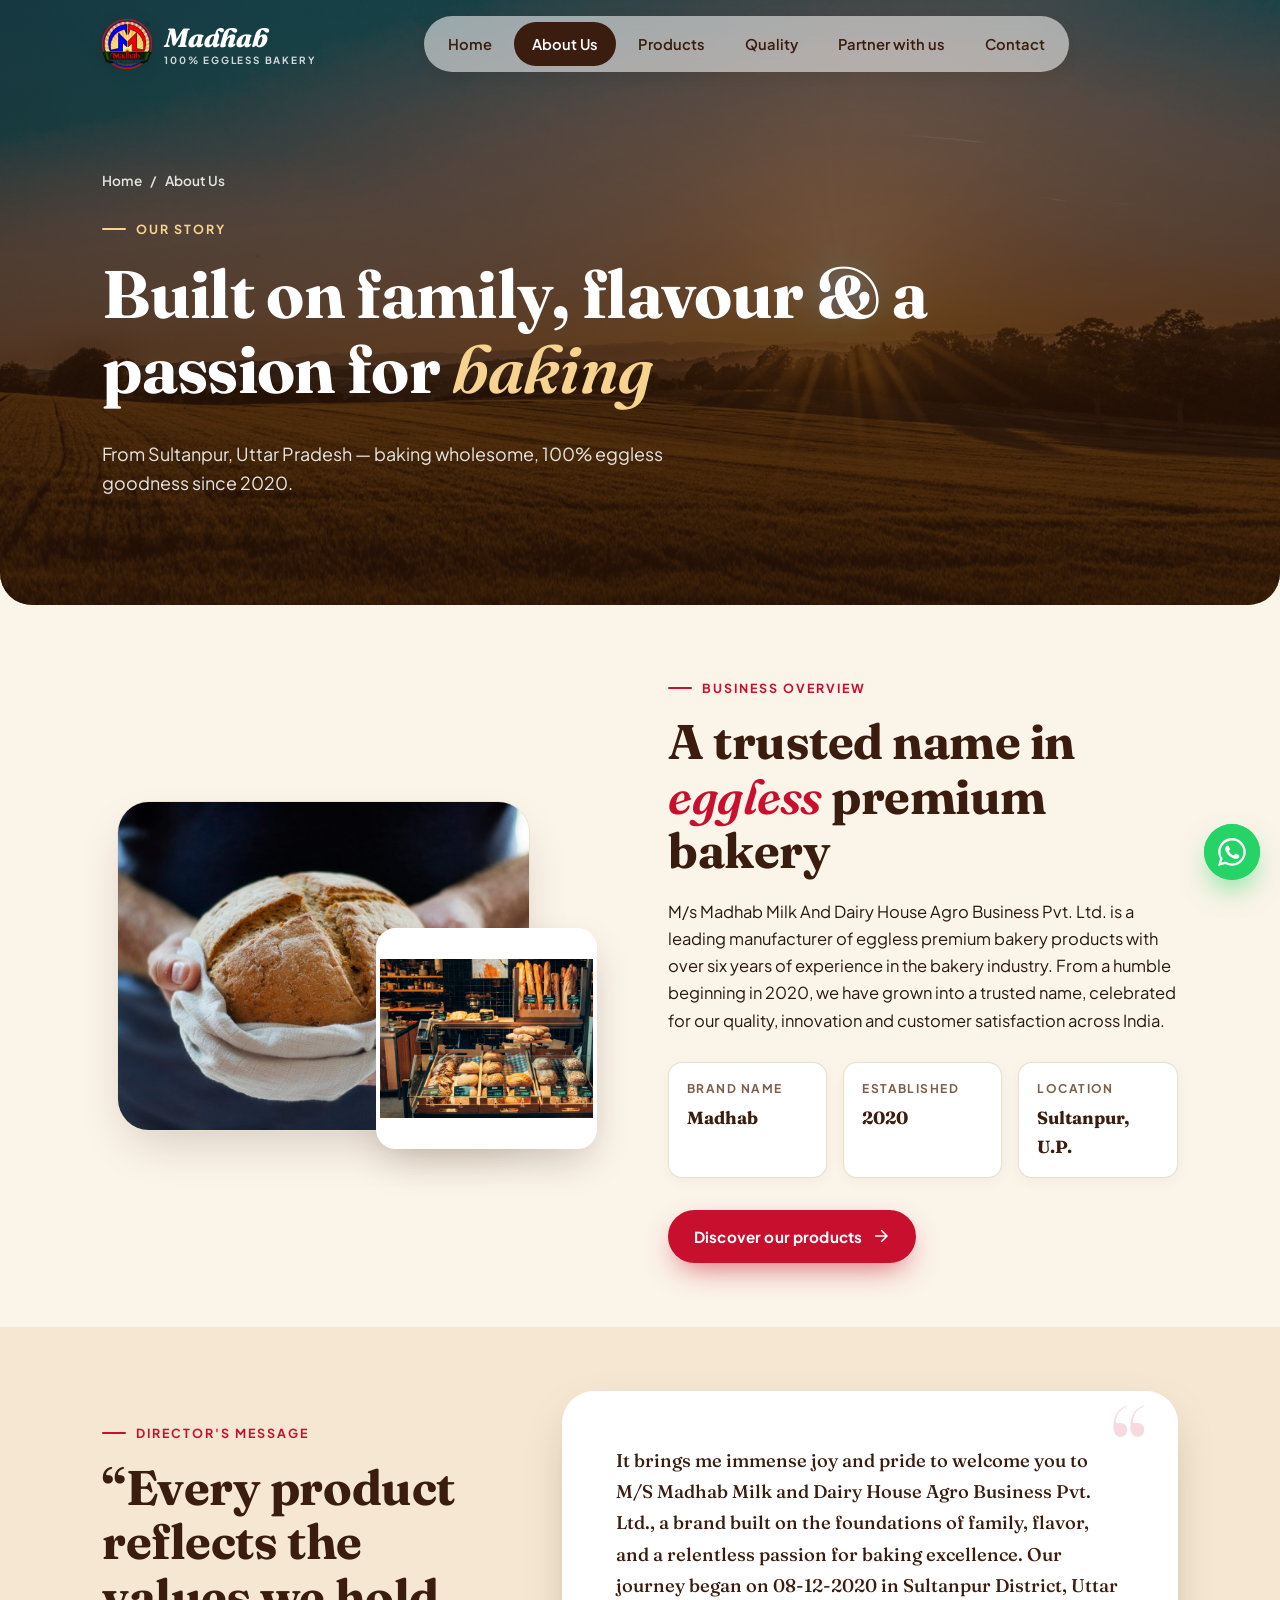
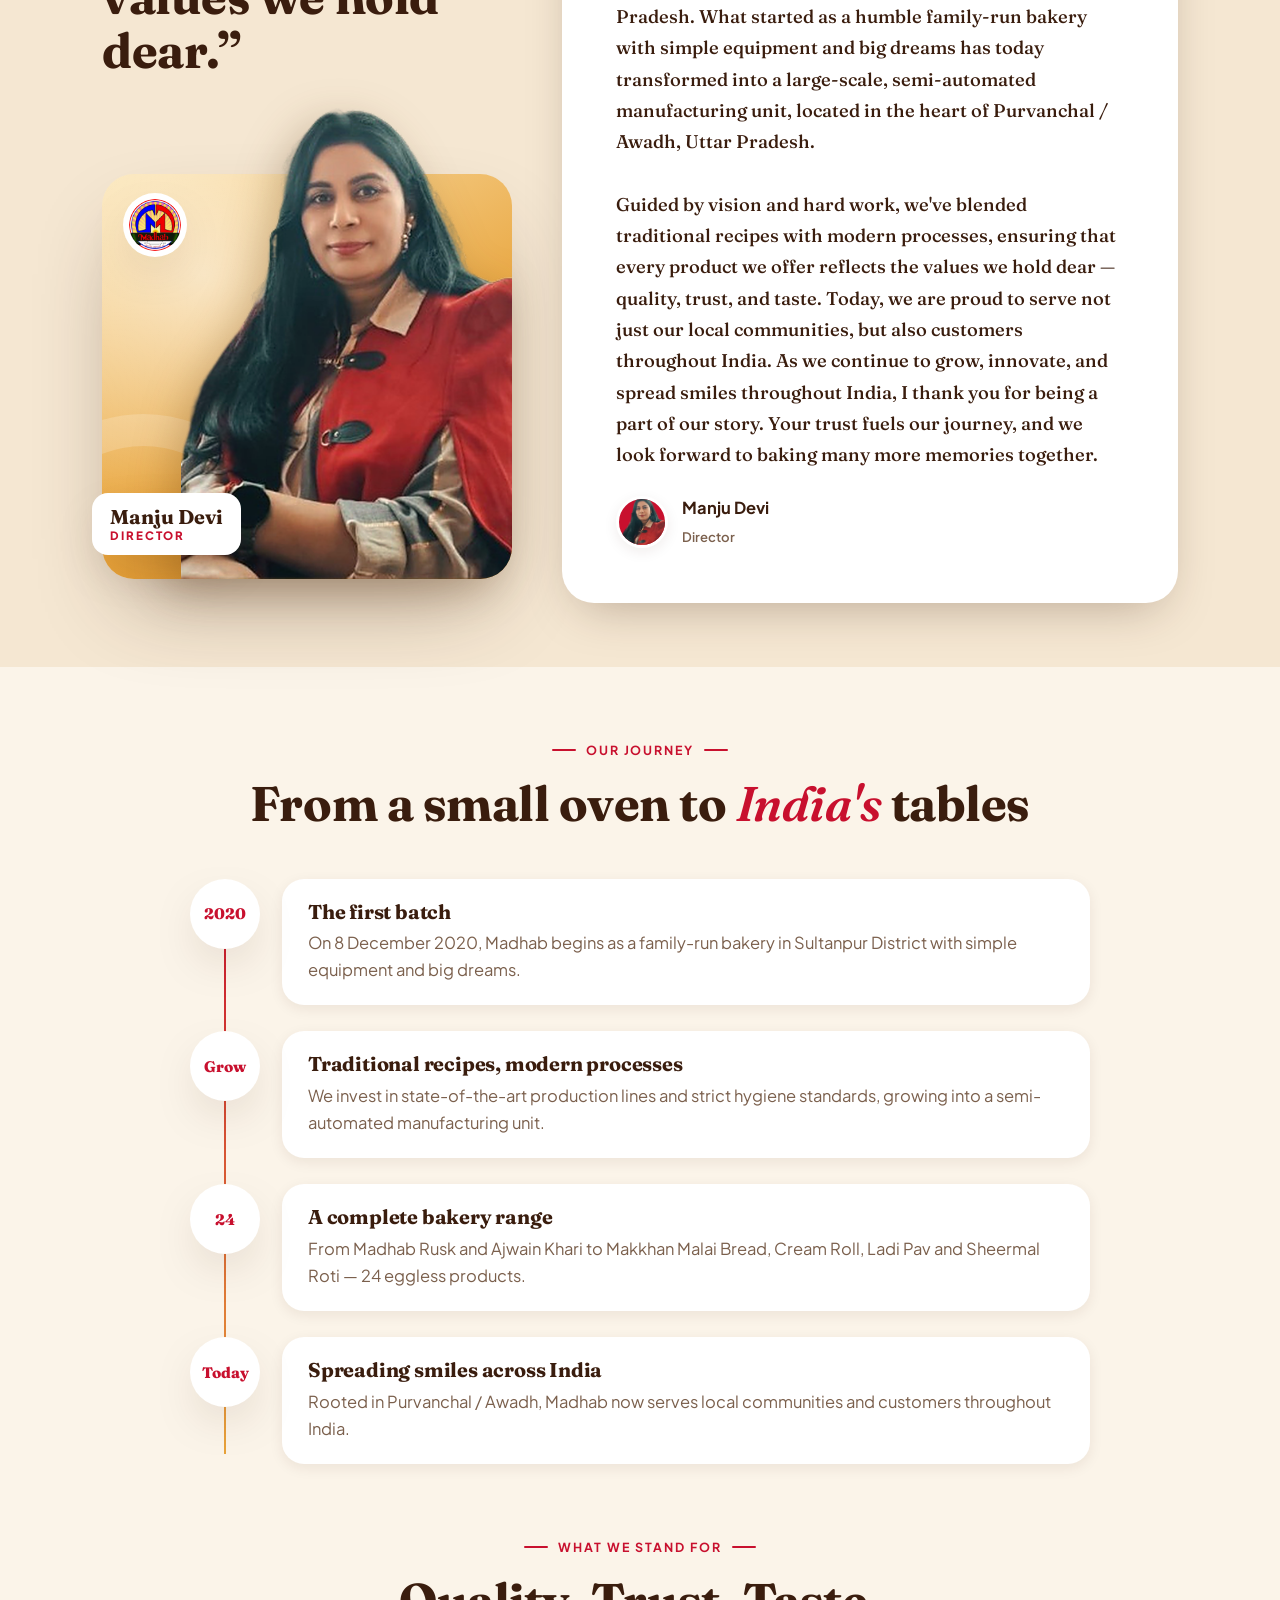
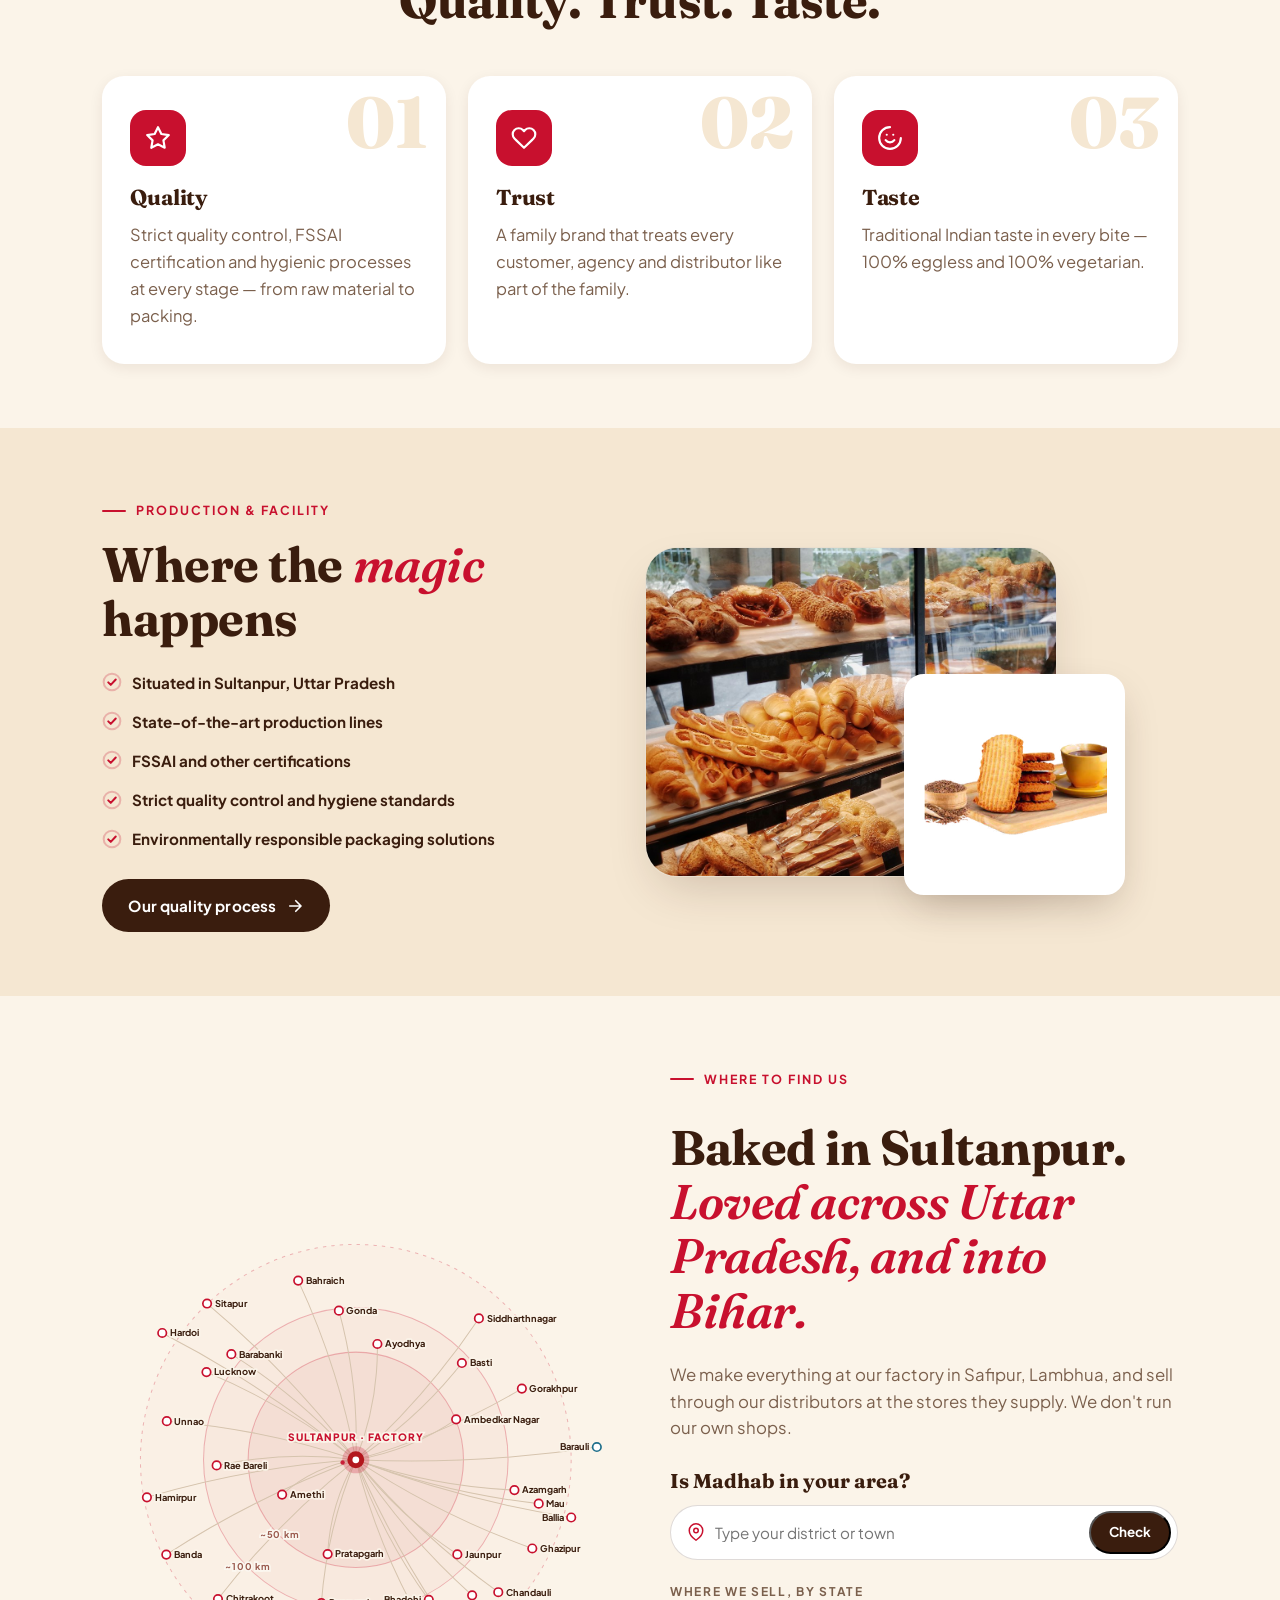
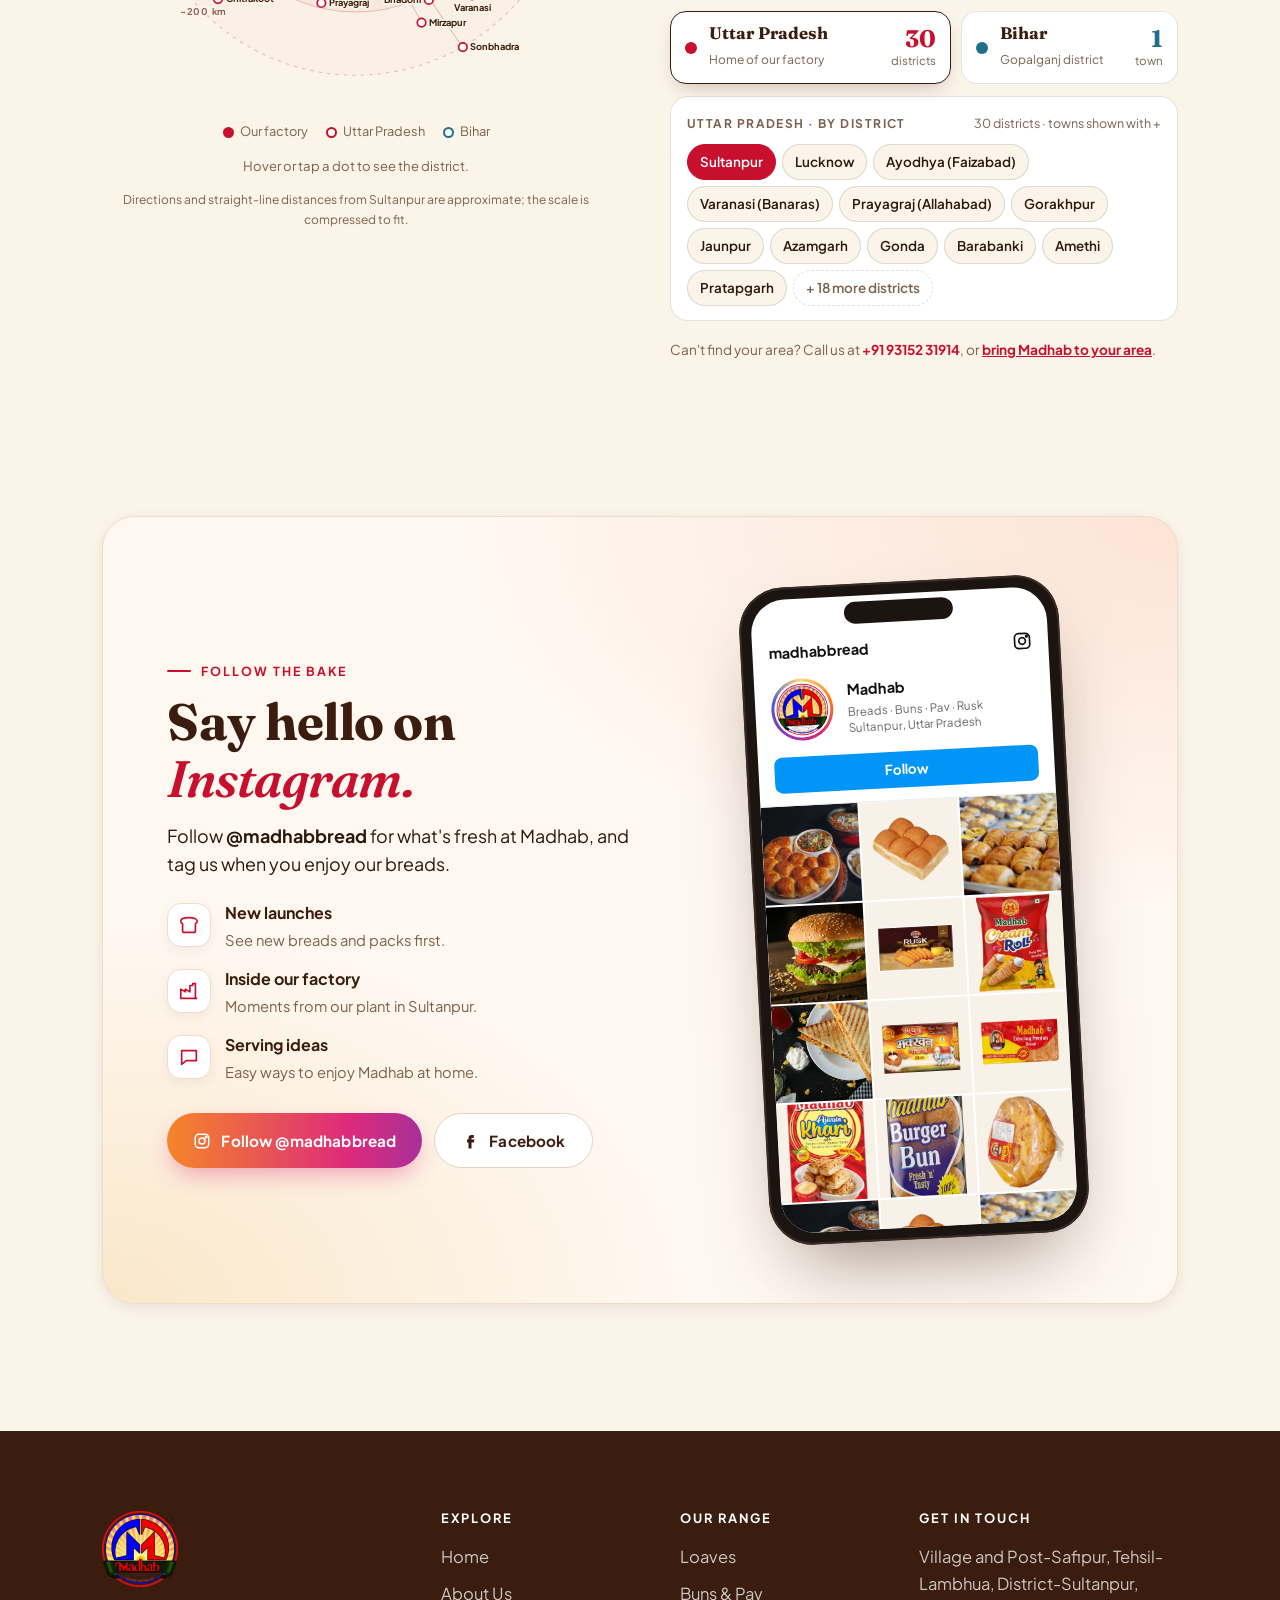
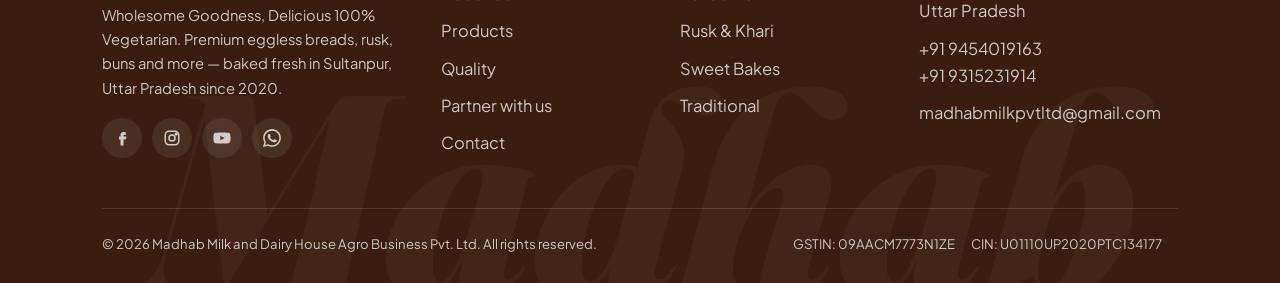
==== commit 054ce706: "Update products, recipe showcase, distribution map, quality page, and partner with us section" ====
--- a/about.html
+++ b/about.html
@@ -129,6 +129,142 @@
     </div>
   </section>
 
+  <!-- WHERE TO FIND US -->
+  <section class="section" id="where" aria-labelledby="w-h">
+    <div class="container where">
+      <figure class="netmap reveal" aria-label="Map of the districts where Madhab is sold, around our factory in Sultanpur">
+        <svg viewBox="0 0 600 600" id="netsvg" role="img" aria-labelledby="w-h"></svg>
+        <p class="nm-legend"><span><i class="lg-f"></i>Our factory</span><span><i class="lg-up"></i>Uttar Pradesh</span><span><i class="lg-br"></i>Bihar</span></p>
+        <p class="nm-read" id="nmRead" aria-live="polite">Hover or tap a dot to see the district.</p>
+        <figcaption>Directions and straight-line distances from Sultanpur are approximate; the scale is compressed to fit.</figcaption>
+      </figure>
+      <div class="where-info">
+        <span class="eyebrow reveal">Where to find us</span>
+        <h2 class="reveal" id="w-h" style="margin-top:14px">Baked in Sultanpur. <em class="accent">Loved across Uttar Pradesh, and into Bihar.</em></h2>
+        <p class="lead reveal" style="margin-top:16px;font-size:1.05rem">We make everything at our factory in Safipur, Lambhua, and sell through our distributors at the stores they supply. We don't run our own shops.</p>
+        <div class="finder reveal">
+          <label class="finder-l" for="findQ">Is Madhab in your area?</label>
+          <div class="finder-box">
+            <svg viewBox="0 0 24 24" fill="none" stroke="currentColor" stroke-width="2" stroke-linecap="round" stroke-linejoin="round" width="20" height="20"><path d="M21 10c0 7-9 13-9 13S3 17 3 10a9 9 0 0 1 18 0z"/><circle cx="12" cy="10" r="3"/></svg>
+            <input id="findQ" type="text" placeholder="Type your district or town" autocomplete="off" role="combobox" aria-expanded="false" aria-controls="sugg" aria-autocomplete="list">
+            <button type="button" id="findGo" aria-label="Check">Check</button>
+          </div>
+          <ul class="sugg" id="sugg" role="listbox" hidden></ul>
+          <div class="answer" id="answer" aria-live="polite"></div>
+        </div>
+        <p class="dlabel reveal">Where we sell, by state</p>
+        <div class="states reveal" role="tablist" aria-label="States">
+          <button type="button" class="state" role="tab" id="st-UP" data-st="Uttar Pradesh" aria-selected="true" aria-controls="stPanel"><span class="sd up"></span><span class="st-t"><b>Uttar Pradesh</b><small>Home of our factory</small></span><span class="st-n"><b id="distCount">30</b><small>districts</small></span></button>
+          <button type="button" class="state" role="tab" id="st-BR" data-st="Bihar" aria-selected="false" aria-controls="stPanel"><span class="sd br"></span><span class="st-t"><b>Bihar</b><small>Gopalganj district</small></span><span class="st-n"><b>1</b><small>town</small></span></button>
+        </div>
+        <div class="st-panel reveal" id="stPanel" role="tabpanel"></div>
+        <p class="small reveal" style="margin-top:18px;font-size:.85rem;color:var(--muted)">Can't find your area? Call us at <a class="tel" href="tel:+919315231914" style="color:var(--red);font-weight:700">+91 93152 31914</a>, or <a href="distributor.html" class="ul" style="color:var(--red);font-weight:700;text-decoration:underline">bring Madhab to your area</a>.</p>
+      </div>
+    </div>
+  </section>
+
+  <!-- SOCIAL / INSTAGRAM -->
+  <section class="section social" id="social" aria-labelledby="s-h">
+    <div class="container">
+      <div class="soc-card reveal">
+        <div class="soc-copy">
+          <span class="eyebrow">Follow the bake</span>
+          <h2 id="s-h">Say hello on <em class="accent">Instagram.</em></h2>
+          <p class="lead" style="color:var(--text)">Follow <strong>@madhabbread</strong> for what's fresh at Madhab, and tag us when you enjoy our breads.</p>
+          <ul class="soc-list">
+            <li>
+              <span class="si" aria-hidden="true">
+                <svg viewBox="0 0 24 24" fill="none" stroke="currentColor" stroke-width="1.8" stroke-linejoin="round"><path d="M5 10.5C3.3 10 3 8.8 3 8c0-2.2 2.9-4 9-4s9 1.8 9 4c0 .8-.3 2-2 2.5V19a1 1 0 01-1 1H6a1 1 0 01-1-1z"/></svg>
+              </span>
+              <div>
+                <b>New launches</b>
+                <span>See new breads and packs first.</span>
+              </div>
+            </li>
+            <li>
+              <span class="si" aria-hidden="true">
+                <svg viewBox="0 0 24 24" fill="none" stroke="currentColor" stroke-width="1.8" stroke-linejoin="round"><path d="M3 20V10l5 3V10l5 3V6h3v-2h3v16zM3 20h18"/></svg>
+              </span>
+              <div>
+                <b>Inside our factory</b>
+                <span>Moments from our plant in Sultanpur.</span>
+              </div>
+            </li>
+            <li>
+              <span class="si" aria-hidden="true">
+                <svg viewBox="0 0 24 24" fill="none" stroke="currentColor" stroke-width="1.8" stroke-linejoin="round"><path d="M4 5h16v11H9l-5 4z"/></svg>
+              </span>
+              <div>
+                <b>Serving ideas</b>
+                <span>Easy ways to enjoy Madhab at home.</span>
+              </div>
+            </li>
+          </ul>
+          <div class="soc-btns">
+            <a class="btn btn-ig" href="https://www.instagram.com/madhabbread/" target="_blank" rel="noopener" aria-label="Follow @madhabbread on Instagram">
+              <svg viewBox="0 0 24 24" width="20" height="20" fill="none" stroke="currentColor" stroke-width="2"><rect x="3" y="3" width="18" height="18" rx="5"/><circle cx="12" cy="12" r="4"/><circle cx="17.5" cy="6.5" r="1" fill="currentColor"/></svg>
+              Follow @madhabbread
+            </a>
+            <a class="btn btn-fb-outline" href="https://www.facebook.com/p/Madhab-Milk-and-Dairy-House-Agro-Business-Private-Limited-61587177086798/" target="_blank" rel="noopener" aria-label="Madhab Facebook Page">
+              <svg viewBox="0 0 24 24" width="20" height="20" fill="currentColor"><path d="M14 8h3V4h-3a4 4 0 0 0-4 4v2H8v4h2v8h4v-8h3l1-4h-4V8z"/></svg>
+              Facebook
+            </a>
+          </div>
+        </div>
+
+        <a class="phone" href="https://www.instagram.com/madhabbread/" target="_blank" rel="noopener" aria-label="Open Madhab on Instagram">
+          <span class="ph-notch" aria-hidden="true"></span>
+          <span class="ph-screen">
+            <span class="ph-top">
+              <b>madhabbread</b>
+              <svg viewBox="0 0 24 24" width="20" height="20" fill="none" stroke="currentColor" stroke-width="2"><rect x="3" y="3" width="18" height="18" rx="5"/><circle cx="12" cy="12" r="4"/><circle cx="17.5" cy="6.5" r="1" fill="currentColor"/></svg>
+            </span>
+            <span class="ph-prof">
+              <span class="ph-av">
+                <span class="ring" aria-hidden="true"></span>
+                <img src="assets/img/brand/emblem.png" alt="Madhab Profile">
+              </span>
+              <span class="ph-name">
+                <b>Madhab</b>
+                <small>Breads · Buns · Pav · Rusk<br>Sultanpur, Uttar Pradesh</small>
+              </span>
+            </span>
+            <span class="ph-follow">Follow</span>
+            <span class="ph-grid-wrap">
+              <span class="ph-grid">
+                <i style="background-image:url('assets/img/photos/pav-bhaji.jpg')"></i>
+                <i class="pk" style="background-image:url('assets/img/products/ladi-pav-250g.png')"></i>
+                <i style="background-image:url('assets/img/photos/baked-tray.jpg')"></i>
+                <i style="background-image:url('assets/img/photos/burger.jpg')"></i>
+                <i class="pk" style="background-image:url('assets/img/products/rusk-150g.png')"></i>
+                <i class="pk" style="background-image:url('assets/img/products/cream-roll.png')"></i>
+                <i style="background-image:url('assets/img/photos/sandwich.jpg')"></i>
+                <i class="pk" style="background-image:url('assets/img/products/makkhan-malai-bread.png')"></i>
+                <i class="pk" style="background-image:url('assets/img/products/extra-long-premium-bread.png')"></i>
+                <i class="pk" style="background-image:url('assets/img/products/ajwain-khari.png')"></i>
+                <i class="pk" style="background-image:url('assets/img/products/burger-bun.png')"></i>
+                <i class="pk" style="background-image:url('assets/img/products/sheermal-roti-100g.png')"></i>
+                <!-- duplicate for infinite seamless loop -->
+                <i style="background-image:url('assets/img/photos/pav-bhaji.jpg')"></i>
+                <i class="pk" style="background-image:url('assets/img/products/ladi-pav-250g.png')"></i>
+                <i style="background-image:url('assets/img/photos/baked-tray.jpg')"></i>
+                <i style="background-image:url('assets/img/photos/burger.jpg')"></i>
+                <i class="pk" style="background-image:url('assets/img/products/rusk-150g.png')"></i>
+                <i class="pk" style="background-image:url('assets/img/products/cream-roll.png')"></i>
+                <i style="background-image:url('assets/img/photos/sandwich.jpg')"></i>
+                <i class="pk" style="background-image:url('assets/img/products/makkhan-malai-bread.png')"></i>
+                <i class="pk" style="background-image:url('assets/img/products/extra-long-premium-bread.png')"></i>
+                <i class="pk" style="background-image:url('assets/img/products/ajwain-khari.png')"></i>
+                <i class="pk" style="background-image:url('assets/img/products/burger-bun.png')"></i>
+                <i class="pk" style="background-image:url('assets/img/products/sheermal-roti-100g.png')"></i>
+              </span>
+            </span>
+          </span>
+        </a>
+      </div>
+    </div>
+  </section>
+
   <script src="js/products.js"></script>
   <script src="js/main.js"></script>
 </body>
--- a/css/style.css
+++ b/css/style.css
@@ -1,5 +1,6 @@
 /* ==========================================================
    Madhab — Wholesome Goodness, Delicious 100% Vegetarian
+   Responsive, Modern & Mobile-First Enhanced Stylesheet
    ========================================================== */
 :root {
   --cream: #FBF4E9;
@@ -15,15 +16,16 @@
   --text: #2B190E;
   --muted: #7B604D;
   --white: #fff;
+  --radius-sm: 14px;
   --radius: 22px;
-  --radius-lg: 36px;
+  --radius-lg: 32px;
   --shadow-sm: 0 4px 14px rgba(58, 29, 14, .08);
   --shadow: 0 18px 50px -18px rgba(58, 29, 14, .35);
   --shadow-lg: 0 40px 90px -30px rgba(58, 29, 14, .45);
   --ff-display: "Fraunces", Georgia, serif;
   --ff-body: "Plus Jakarta Sans", system-ui, -apple-system, sans-serif;
   --ff-hindi: "Tiro Devanagari Hindi", "Noto Sans Devanagari", serif;
-  --container: 1240px;
+  --page-pad: 8vw;
   --ease: cubic-bezier(.2, .7, .2, 1);
 }
 
@@ -38,42 +40,50 @@
   font-size: 16.5px;
   -webkit-font-smoothing: antialiased;
   overflow-x: hidden;
-}
-img { max-width: 100%; display: block; }
+  width: 100%;
+}
+img { max-width: 100%; height: auto; display: block; }
 a { color: inherit; text-decoration: none; }
 button, input, select, textarea { font: inherit; }
-h1, h2, h3, h4 { font-family: var(--ff-display); color: var(--brown); line-height: 1.1; margin: 0 0 .5em; font-weight: 700; letter-spacing: -.01em; }
-h1 { font-size: clamp(2.6rem, 6vw, 5rem); }
-h2 { font-size: clamp(2rem, 4vw, 3.2rem); }
+h1, h2, h3, h4 { font-family: var(--ff-display); color: var(--brown); line-height: 1.12; margin: 0 0 .5em; font-weight: 700; letter-spacing: -.01em; }
+h1 { font-size: clamp(2.3rem, 5.5vw, 4.8rem); }
+h2 { font-size: clamp(1.85rem, 3.8vw, 3.2rem); }
 h3 { font-size: 1.35rem; }
 p { margin: 0 0 1em; }
 em.accent, .accent { font-style: italic; color: var(--red); font-weight: 600; }
 .hindi { font-family: var(--ff-hindi); }
 
-.container { width: min(var(--container), 100% - 40px); margin-inline: auto; }
-.section { padding: clamp(70px, 9vw, 130px) 0; position: relative; }
-.section-tight { padding: clamp(50px, 6vw, 80px) 0; }
+/* ---------- Responsive Container (8% margin on laptops & desktop) ---------- */
+.container {
+  width: 100%;
+  max-width: 100%;
+  margin-inline: auto;
+  padding-inline: var(--page-pad);
+  box-sizing: border-box;
+}
+.section { padding: clamp(40px, 5vw, 70px) 0; position: relative; }
+.section-tight { padding: clamp(20px, 3vw, 35px) 0; }
 .center { text-align: center; }
 
 .eyebrow {
   display: inline-flex; align-items: center; gap: 10px;
-  font-size: .78rem; font-weight: 700; letter-spacing: .18em; text-transform: uppercase;
-  color: var(--red); margin-bottom: 18px;
-}
-.eyebrow::before { content: ""; width: 28px; height: 2px; background: currentColor; border-radius: 2px; }
-.center .eyebrow::after { content: ""; width: 28px; height: 2px; background: currentColor; border-radius: 2px; }
-.lead { font-size: 1.12rem; color: var(--muted); max-width: 620px; }
+  font-size: .78rem; font-weight: 700; letter-spacing: .16em; text-transform: uppercase;
+  color: var(--red); margin-bottom: 16px;
+}
+.eyebrow::before { content: ""; width: 24px; height: 2px; background: currentColor; border-radius: 2px; }
+.center .eyebrow::after { content: ""; width: 24px; height: 2px; background: currentColor; border-radius: 2px; }
+.lead { font-size: 1.12rem; color: var(--muted); max-width: 620px; line-height: 1.6; }
 .center .lead { margin-inline: auto; }
-.section-head { margin-bottom: 56px; }
+.section-head { margin-bottom: 48px; }
 
 /* ---------- Buttons ---------- */
 .btn {
-  display: inline-flex; align-items: center; gap: 10px;
-  padding: 15px 28px; border-radius: 999px; border: 0; cursor: pointer;
-  font-weight: 700; font-size: .95rem; letter-spacing: .01em;
+  display: inline-flex; align-items: center; justify-content: center; gap: 10px;
+  padding: 14px 26px; border-radius: 999px; border: 0; cursor: pointer;
+  font-weight: 700; font-size: .95rem; letter-spacing: .01em; text-align: center;
   transition: transform .35s var(--ease), box-shadow .35s var(--ease), background .3s;
 }
-.btn svg { width: 18px; height: 18px; transition: transform .35s var(--ease); }
+.btn svg { width: 18px; height: 18px; flex-shrink: 0; transition: transform .35s var(--ease); }
 .btn:hover svg { transform: translateX(4px); }
 .btn-primary { background: var(--red); color: #fff; box-shadow: 0 12px 30px -10px rgba(200, 16, 46, .7); }
 .btn-primary:hover { background: var(--red-deep); transform: translateY(-2px); }
@@ -89,30 +99,33 @@
 /* ---------- Header ---------- */
 .site-header {
   position: fixed; inset: 0 0 auto 0; z-index: 100;
-  transition: background .4s, box-shadow .4s, padding .4s;
-  padding: 18px 0;
+  transition: background .35s, box-shadow .35s, padding .35s;
+  padding: 16px 0;
 }
 .site-header.scrolled {
-  background: rgba(251, 244, 233, .86);
+  background: rgba(251, 244, 233, .92);
   backdrop-filter: saturate(1.4) blur(14px);
   -webkit-backdrop-filter: saturate(1.4) blur(14px);
   box-shadow: 0 6px 30px -12px rgba(58, 29, 14, .25);
   padding: 10px 0;
 }
-.nav { display: flex; align-items: center; justify-content: space-between; gap: 24px; }
-.brand { display: flex; align-items: center; gap: 12px; }
-.brand img { width: 54px; height: 54px; object-fit: contain; filter: drop-shadow(0 4px 8px rgba(0,0,0,.15)); transition: width .4s, height .4s; }
-.scrolled .brand img { width: 46px; height: 46px; }
-.brand-text { display: flex; flex-direction: column; line-height: 1; }
-.brand-text strong { font-family: var(--ff-display); font-size: 1.7rem; color: var(--red); font-style: italic; font-weight: 800; }
-.brand-text small { font-size: .62rem; letter-spacing: .2em; text-transform: uppercase; color: var(--brown-2); font-weight: 700; margin-top: 4px; }
+.nav { display: flex; align-items: center; justify-content: space-between; gap: 20px; width: 100%; }
+.brand { display: flex; align-items: center; gap: 12px; min-width: 0; flex-shrink: 1; }
+.brand img { width: 50px; height: 50px; flex-shrink: 0; object-fit: contain; filter: drop-shadow(0 4px 8px rgba(0,0,0,.15)); transition: width .3s, height .3s; }
+.scrolled .brand img { width: 42px; height: 42px; }
+.brand-text { display: flex; flex-direction: column; line-height: 1.1; min-width: 0; }
+.brand-text strong { font-family: var(--ff-display); font-size: 1.65rem; color: var(--red); font-style: italic; font-weight: 800; white-space: nowrap; }
+.brand-text small { font-size: .62rem; letter-spacing: .18em; text-transform: uppercase; color: var(--brown-2); font-weight: 700; margin-top: 3px; white-space: nowrap; }
+
+.nav-drawer { display: contents; }
+.nav-drawer-head, .drawer-close, .nav-drawer-foot, .nav-backdrop { display: none; }
 .nav-links { display: flex; align-items: center; gap: 4px; list-style: none; margin: 0; padding: 6px; background: rgba(255,255,255,.55); border-radius: 999px; box-shadow: var(--shadow-sm); backdrop-filter: blur(8px); }
 .nav-links a { display: block; padding: 10px 18px; border-radius: 999px; font-weight: 600; font-size: .92rem; color: var(--brown); transition: background .3s, color .3s; }
 .nav-links a:hover { background: var(--cream-2); }
 .nav-links a.active { background: var(--brown); color: #fff; }
 .nav-cta { display: flex; align-items: center; gap: 12px; }
 .nav-cta .btn { padding: 12px 22px; }
-.menu-toggle { display: none; width: 48px; height: 48px; border-radius: 50%; border: 0; background: var(--brown); color: #fff; cursor: pointer; align-items: center; justify-content: center; }
+.menu-toggle { display: none; width: 46px; height: 46px; border-radius: 50%; border: 0; background: var(--brown); color: #fff; cursor: pointer; align-items: center; justify-content: center; flex-shrink: 0; z-index: 120; }
 .menu-toggle span, .menu-toggle span::before, .menu-toggle span::after { display: block; width: 20px; height: 2px; background: #fff; border-radius: 2px; position: relative; transition: transform .3s, background .3s; }
 .menu-toggle span::before, .menu-toggle span::after { content: ""; position: absolute; left: 0; }
 .menu-toggle span::before { top: -6px; }
@@ -121,9 +134,9 @@
 .menu-open .menu-toggle span::before { transform: translateY(6px) rotate(45deg); }
 .menu-open .menu-toggle span::after { transform: translateY(-6px) rotate(-45deg); }
 
-/* ---------- Hero (home) ---------- */
+/* ---------- Hero (Home) ---------- */
 .hero {
-  position: relative; min-height: min(100vh, 940px); padding: 150px 0 90px;
+  position: relative; min-height: min(85vh, 780px); padding: 118px 0 58px;
   display: flex; align-items: center; overflow: hidden;
   background:
     radial-gradient(1200px 600px at 85% 20%, rgba(232, 163, 58, .28), transparent 60%),
@@ -131,158 +144,298 @@
     var(--cream);
 }
 .hero::after {
-  content: ""; position: absolute; inset: auto 0 0 0; height: 140px;
+  content: ""; position: absolute; inset: auto 0 0 0; height: 100px;
   background: linear-gradient(to bottom, transparent, var(--cream));
   pointer-events: none;
 }
-.hero-grid { display: grid; grid-template-columns: 1.05fr 1fr; gap: 60px; align-items: center; position: relative; z-index: 2; }
-.hero h1 { margin-bottom: 24px; }
+.hero-grid { display: grid; grid-template-columns: 1.05fr 1fr; gap: 42px; align-items: center; position: relative; z-index: 2; width: 100%; }
+.hero h1 { font-size: clamp(2.1rem, 4.7vw, 4.1rem); margin-bottom: 18px; }
 .hero h1 .line { display: block; }
-.hero-badges { display: flex; flex-wrap: wrap; gap: 10px; margin-bottom: 26px; }
+.hero-badges { display: flex; flex-wrap: wrap; gap: 9px; margin-bottom: 20px; }
 .pill {
-  display: inline-flex; align-items: center; gap: 8px; padding: 8px 16px; border-radius: 999px;
-  background: #fff; font-size: .82rem; font-weight: 700; color: var(--brown); box-shadow: var(--shadow-sm);
-}
-.pill .dot { width: 8px; height: 8px; border-radius: 50%; background: var(--green); box-shadow: 0 0 0 4px rgba(63, 143, 58, .2); }
-.hero-actions { display: flex; flex-wrap: wrap; gap: 14px; margin: 34px 0 44px; }
-.hero-stats { display: flex; gap: 38px; flex-wrap: wrap; }
-.hero-stats div strong { display: block; font-family: var(--ff-display); font-size: 2.2rem; color: var(--brown); line-height: 1; }
-.hero-stats div span { font-size: .85rem; color: var(--muted); font-weight: 600; }
-
-.hero-visual { position: relative; aspect-ratio: 1 / 1.02; }
-.hero-blob {
-  position: absolute; inset: 4% 2% 6% 6%;
-  border-radius: 58% 42% 55% 45% / 48% 55% 45% 52%;
-  overflow: hidden; box-shadow: var(--shadow-lg);
-  animation: morph 14s ease-in-out infinite;
-}
-.hero-blob img { width: 100%; height: 100%; object-fit: cover; transform: scale(1.08); }
-.hero-blob::after { content: ""; position: absolute; inset: 0; background: linear-gradient(160deg, transparent 40%, rgba(58, 29, 14, .45)); }
-@keyframes morph {
-  0%, 100% { border-radius: 58% 42% 55% 45% / 48% 55% 45% 52%; }
-  50% { border-radius: 45% 55% 42% 58% / 55% 45% 55% 45%; }
-}
-.float { position: absolute; filter: drop-shadow(0 24px 30px rgba(58, 29, 14, .35)); animation: bob 6s ease-in-out infinite; }
-.float.f1 { width: 30%; left: -6%; bottom: 8%; animation-delay: -1s; }
-.float.f2 { width: 26%; right: -4%; top: 6%; animation-delay: -3s; rotate: 8deg; }
-.float.f3 { width: 44%; right: -2%; bottom: -2%; animation-delay: -2s; }
-@keyframes bob { 0%, 100% { translate: 0 0; } 50% { translate: 0 -16px; } }
-.hero-seal {
-  position: absolute; top: 4%; left: 2%; width: 128px; height: 128px; border-radius: 50%;
-  background: var(--red); color: #fff; display: grid; place-items: center; text-align: center;
-  box-shadow: 0 18px 40px -10px rgba(200, 16, 46, .6);
-  animation: spin 22s linear infinite;
-}
-.hero-seal svg { position: absolute; inset: 0; width: 100%; height: 100%; }
-.hero-seal b { font-family: var(--ff-display); font-size: 1.5rem; line-height: 1; animation: spin 22s linear infinite reverse; }
-@keyframes spin { to { rotate: 360deg; } }
+  display: inline-flex; align-items: center; gap: 7px; padding: 6px 13px; border-radius: 999px;
+  background: #fff; font-size: .78rem; font-weight: 700; color: var(--brown); box-shadow: var(--shadow-sm);
+}
+.pill .dot { width: 7px; height: 7px; border-radius: 50%; background: var(--green); box-shadow: 0 0 0 3px rgba(63, 143, 58, .2); }
+.hero-actions { display: flex; flex-wrap: wrap; gap: 12px; margin: 24px 0 30px; }
+.hero-stats { display: flex; gap: 30px; flex-wrap: wrap; }
+.hero-stats div strong { display: block; font-family: var(--ff-display); font-size: 1.85rem; color: var(--brown); line-height: 1; }
+.hero-stats div span { font-size: .8rem; color: var(--muted); font-weight: 600; }
+
+/* ---------- Hero Showcase: Rotating word & Turntable ---------- */
+.h1-rot {
+  display: inline-block;
+  color: var(--red);
+  font-style: italic;
+  font-weight: 700;
+  transition: opacity .35s var(--ease), transform .35s var(--ease), filter .35s var(--ease);
+  padding-right: .06em;
+}
+.h1-rot.swap {
+  opacity: 0;
+  transform: translateY(.22em);
+  filter: blur(6px);
+}
+.show {
+  position: relative;
+  width: 100%;
+  max-width: 442px;
+  margin-left: auto;
+  margin-right: auto;
+}
+.disc {
+  position: relative;
+  aspect-ratio: 1 / 1;
+  border-radius: 50%;
+  background: radial-gradient(circle at 50% 42%, #FFFDF9 0%, #F7EEE1 52%, #EFE1CC 100%);
+  box-shadow: inset 0 0 0 1px rgba(231, 220, 205, .8), 0 40px 80px -30px rgba(58, 29, 14, .32);
+}
+.disc::after {
+  content: "";
+  position: absolute;
+  inset: 10%;
+  border-radius: 50%;
+  border: 1.5px dashed rgba(123, 96, 77, .3);
+}
+.ring-spin {
+  position: absolute;
+  inset: 0;
+  width: 100%;
+  height: 100%;
+  animation: hero-disc-spin 60s linear infinite;
+}
+.ring-spin text {
+  font-family: var(--ff-body);
+  font-size: 12.5px;
+  font-weight: 700;
+  letter-spacing: .32em;
+  fill: var(--brown-2);
+  text-transform: uppercase;
+}
+@keyframes hero-disc-spin {
+  to { transform: rotate(360deg); }
+}
+.prods {
+  position: absolute;
+  inset: 14% 16% 22%;
+  display: grid;
+  place-items: center;
+}
+.prods img {
+  position: absolute;
+  inset: 0;
+  width: 100%;
+  height: 100%;
+  object-fit: contain;
+  filter: drop-shadow(0 26px 22px rgba(58, 29, 14, .28));
+  opacity: 0;
+  transform: translateX(20%) rotate(8deg) scale(.85);
+  transition: opacity .65s var(--ease), transform .85s var(--ease);
+  pointer-events: none;
+}
+.prods img.on {
+  opacity: 1;
+  transform: none;
+  pointer-events: auto;
+}
+.prods img.off {
+  opacity: 0;
+  transform: translateX(-20%) rotate(-8deg) scale(.85);
+}
+.plaque {
+  position: absolute;
+  left: 50%;
+  bottom: -6%;
+  width: 44%;
+  translate: -50% 0;
+  z-index: 5;
+  filter: drop-shadow(0 16px 24px rgba(120, 60, 0, .28));
+}
+.show .cap {
+  display: flex;
+  align-items: center;
+  justify-content: space-between;
+  gap: 14px;
+  margin-top: 8%;
+  padding-top: 13px;
+  border-top: 1px solid rgba(58, 29, 14, .12);
+}
+.show .cap a {
+  display: block;
+  text-align: left;
+  min-width: 0;
+}
+.show .cap b {
+  display: block;
+  font-family: var(--ff-display);
+  font-weight: 700;
+  font-size: 1.2rem;
+  line-height: 1.2;
+  color: var(--brown);
+  transition: color .25s;
+}
+.show .cap a:hover b {
+  color: var(--red);
+}
+.show .cap span {
+  display: block;
+  font-size: .82rem;
+  color: var(--muted);
+  margin-top: 2px;
+}
+.bars {
+  display: flex;
+  gap: 6px;
+  flex: none;
+}
+.bars button {
+  width: 32px;
+  height: 24px;
+  display: flex;
+  align-items: center;
+  background: transparent;
+  border: 0;
+  padding: 0;
+  cursor: pointer;
+}
+.bars i {
+  display: block;
+  width: 100%;
+  height: 4px;
+  border-radius: 4px;
+  background: #E2D2C2;
+  overflow: hidden;
+  position: relative;
+}
+.bars i::after {
+  content: "";
+  position: absolute;
+  inset: 0;
+  background: var(--red);
+  transform: scaleX(0);
+  transform-origin: left;
+}
+.bars button.done i::after {
+  transform: scaleX(1);
+  opacity: .35;
+}
+.bars button.on i::after {
+  animation: hero-bar-fill 3.2s linear forwards;
+}
+.show:hover .bars button.on i::after {
+  animation-play-state: paused;
+}
+@keyframes hero-bar-fill {
+  to { transform: scaleX(1); }
+}
 .grain {
   position: absolute; inset: 0; pointer-events: none; opacity: .35; mix-blend-mode: multiply;
   background-image: url("data:image/svg+xml,%3Csvg xmlns='http://www.w3.org/2000/svg' width='160' height='160'%3E%3Cfilter id='n'%3E%3CfeTurbulence type='fractalNoise' baseFrequency='.9' numOctaves='2'/%3E%3CfeColorMatrix values='0 0 0 0 .4 0 0 0 0 .25 0 0 0 0 .1 0 0 0 .08 0'/%3E%3C/filter%3E%3Crect width='100%25' height='100%25' filter='url(%23n)'/%3E%3C/svg%3E");
 }
 
 /* ---------- Marquee ---------- */
-.marquee { background: var(--red); color: #fff; overflow: hidden; padding: 20px 0; transform: rotate(-1.4deg); margin: -10px -20px 0; position: relative; z-index: 5; box-shadow: var(--shadow); }
+.marquee { background: var(--red); color: #fff; overflow: hidden; padding: 18px 0; transform: rotate(-1.4deg); margin: -10px 0 0; position: relative; z-index: 5; box-shadow: var(--shadow); width: 100%; }
 .marquee.alt { background: var(--brown); transform: rotate(1deg); margin-top: -8px; z-index: 4; opacity: .95; }
-.marquee-track { display: flex; gap: 46px; width: max-content; animation: marquee 40s linear infinite; }
+.marquee-track { display: flex; gap: 40px; width: max-content; animation: marquee 40s linear infinite; }
 .marquee.alt .marquee-track { animation-direction: reverse; }
-.marquee-track span { font-family: var(--ff-display); font-size: 1.5rem; font-style: italic; font-weight: 600; white-space: nowrap; display: inline-flex; align-items: center; gap: 46px; }
+.marquee-track span { font-family: var(--ff-display); font-size: 1.4rem; font-style: italic; font-weight: 600; white-space: nowrap; display: inline-flex; align-items: center; gap: 40px; }
 .marquee-track span::after { content: "✦"; color: var(--gold); font-style: normal; font-size: 1.1rem; }
 @keyframes marquee { to { transform: translateX(-50%); } }
 
-/* ---------- Morning band (Hindi) ---------- */
+/* ---------- Morning Band (Hindi) ---------- */
 .morning {
-  position: relative; border-radius: var(--radius-lg); overflow: hidden; min-height: 520px;
+  position: relative; border-radius: var(--radius-lg); overflow: hidden; min-height: 480px;
   display: grid; grid-template-columns: 1.1fr 1fr; background: var(--brown); color: #fff; box-shadow: var(--shadow-lg);
 }
 .morning-photo { position: relative; }
 .morning-photo img { width: 100%; height: 100%; object-fit: cover; }
 .morning-photo::after { content: ""; position: absolute; inset: 0; background: linear-gradient(90deg, transparent 50%, var(--brown)); }
-.morning-copy { padding: clamp(40px, 5vw, 70px); display: flex; flex-direction: column; justify-content: center; position: relative; }
-.morning-copy .hindi { font-size: clamp(2rem, 3.6vw, 3rem); line-height: 1.35; color: var(--gold-soft); margin-bottom: 16px; }
+.morning-copy { padding: clamp(32px, 4.5vw, 64px); display: flex; flex-direction: column; justify-content: center; position: relative; }
+.morning-copy .hindi { font-size: clamp(1.8rem, 3.2vw, 2.8rem); line-height: 1.35; color: var(--gold-soft); margin-bottom: 16px; }
 .morning-copy p { color: rgba(255,255,255,.78); }
 .morning-packs { display: flex; gap: 14px; margin-top: 18px; align-items: flex-end; }
 .morning-packs img { width: 46%; filter: drop-shadow(0 16px 20px rgba(0,0,0,.45)); transition: transform .5s var(--ease); }
 .morning-packs img:hover { transform: translateY(-8px) rotate(-2deg); }
 
-/* ---------- Category cards ---------- */
+/* ---------- Category Cards ---------- */
 .cat-grid { display: grid; grid-template-columns: repeat(5, 1fr); gap: 18px; }
 .cat-card {
-  position: relative; border-radius: var(--radius); overflow: hidden; aspect-ratio: 3 / 4.3;
-  color: #fff; display: flex; flex-direction: column; justify-content: flex-end; padding: 22px;
+  position: relative; border-radius: var(--radius); overflow: hidden; aspect-ratio: 3 / 4.2;
+  color: #fff; display: flex; flex-direction: column; justify-content: flex-end; padding: 20px;
   box-shadow: var(--shadow); isolation: isolate;
   transition: transform .5s var(--ease);
 }
 .cat-card img.bg { position: absolute; inset: 0; width: 100%; height: 100%; object-fit: cover; z-index: -2; transition: transform .8s var(--ease); }
-.cat-card::before { content: ""; position: absolute; inset: 0; z-index: -1; background: linear-gradient(to top, rgba(40, 18, 6, .92) 5%, rgba(40, 18, 6, .15) 60%, transparent); }
-.cat-card:hover { transform: translateY(-8px); }
-.cat-card:hover img.bg { transform: scale(1.1); }
-.cat-card .hindi { font-size: 1rem; color: var(--gold-soft); }
-.cat-card h3 { color: #fff; margin: 4px 0 6px; font-size: 1.45rem; }
-.cat-card small { opacity: .8; font-weight: 600; }
-.cat-card .arrow { position: absolute; top: 18px; right: 18px; width: 44px; height: 44px; border-radius: 50%; background: rgba(255,255,255,.2); backdrop-filter: blur(6px); display: grid; place-items: center; transition: background .3s, transform .4s var(--ease); }
+.cat-card::before { content: ""; position: absolute; inset: 0; z-index: -1; background: linear-gradient(to top, rgba(40, 18, 6, .94) 5%, rgba(40, 18, 6, .3) 60%, transparent); }
+.cat-card:hover { transform: translateY(-6px); }
+.cat-card:hover img.bg { transform: scale(1.08); }
+.cat-card .hindi { font-size: .95rem; color: var(--gold-soft); }
+.cat-card h3 { color: #fff; margin: 4px 0 4px; font-size: 1.35rem; line-height: 1.2; }
+.cat-card small { opacity: .85; font-weight: 600; font-size: .85rem; }
+.cat-card .arrow { position: absolute; top: 16px; right: 16px; width: 40px; height: 40px; border-radius: 50%; background: rgba(255,255,255,.22); backdrop-filter: blur(6px); display: grid; place-items: center; transition: background .3s, transform .4s var(--ease); }
 .cat-card:hover .arrow { background: var(--red); transform: rotate(-45deg); }
 .cat-card .arrow svg { width: 18px; }
 
-/* ---------- Product cards ---------- */
-.product-grid { display: grid; grid-template-columns: repeat(auto-fill, minmax(250px, 1fr)); gap: 26px; }
+/* ---------- Product Cards ---------- */
+.product-grid { display: grid; grid-template-columns: repeat(auto-fill, minmax(250px, 1fr)); gap: 24px; }
 .product-card {
   background: #fff; border-radius: var(--radius); overflow: hidden; position: relative;
   box-shadow: var(--shadow-sm); transition: transform .45s var(--ease), box-shadow .45s var(--ease);
   display: flex; flex-direction: column;
 }
-.product-card:hover { transform: translateY(-8px); box-shadow: var(--shadow); }
+.product-card:hover { transform: translateY(-6px); box-shadow: var(--shadow); }
 .product-media {
-  aspect-ratio: 1 / .9; display: grid; place-items: center; padding: 28px; position: relative; overflow: hidden;
+  aspect-ratio: 1 / .9; display: grid; place-items: center; padding: 24px; position: relative; overflow: hidden;
   background: radial-gradient(circle at 50% 60%, #fff 0%, var(--tint, var(--cream-2)) 70%);
 }
 .product-media::before { content: ""; position: absolute; width: 70%; aspect-ratio: 1; border-radius: 50%; background: rgba(255,255,255,.7); filter: blur(10px); }
-.product-media img { position: absolute; inset: 12%; width: 76%; height: 76%; object-fit: contain; filter: drop-shadow(0 16px 18px rgba(58, 29, 14, .28)); transition: transform .6s var(--ease); }
+.product-media img { position: absolute; inset: 10%; width: 80%; height: 80%; object-fit: contain; filter: drop-shadow(0 16px 18px rgba(58, 29, 14, .28)); transition: transform .6s var(--ease); }
 .product-card:hover .product-media img { transform: scale(1.08) rotate(-2deg); }
-.product-tag { position: absolute; top: 14px; left: 14px; z-index: 2; padding: 5px 12px; border-radius: 999px; background: rgba(255,255,255,.9); font-size: .72rem; font-weight: 800; letter-spacing: .06em; text-transform: uppercase; color: var(--brown-2); }
-.veg-mark { position: absolute; top: 14px; right: 14px; z-index: 2; width: 22px; height: 22px; border: 2px solid var(--green); border-radius: 4px; display: grid; place-items: center; background: #fff; }
-.veg-mark::after { content: ""; width: 10px; height: 10px; border-radius: 50%; background: var(--green); }
-.product-body { padding: 20px 22px 22px; display: flex; flex-direction: column; gap: 4px; flex: 1; }
-.product-body h3 { font-size: 1.3rem; margin: 0; }
-.product-size { font-size: .9rem; color: var(--muted); font-weight: 600; }
+.product-tag { position: absolute; top: 12px; left: 12px; z-index: 2; padding: 4px 10px; border-radius: 999px; background: rgba(255,255,255,.92); font-size: .7rem; font-weight: 800; letter-spacing: .06em; text-transform: uppercase; color: var(--brown-2); box-shadow: var(--shadow-sm); }
+.veg-mark { position: absolute; top: 12px; right: 12px; z-index: 2; width: 20px; height: 20px; border: 2px solid var(--green); border-radius: 4px; display: grid; place-items: center; background: #fff; }
+.veg-mark::after { content: ""; width: 8px; height: 8px; border-radius: 50%; background: var(--green); }
+.product-body { padding: 18px 20px 20px; display: flex; flex-direction: column; gap: 4px; flex: 1; }
+.product-body h3 { font-size: 1.25rem; margin: 0; line-height: 1.2; }
+.product-size { font-size: .88rem; color: var(--muted); font-weight: 600; }
 .product-size b { color: var(--red); }
-.product-foot { display: flex; align-items: center; justify-content: space-between; margin-top: auto; padding-top: 16px; }
-.link-arrow { display: inline-flex; align-items: center; gap: 8px; font-weight: 700; font-size: .9rem; color: var(--red); }
+.product-foot { display: flex; align-items: center; justify-content: space-between; margin-top: auto; padding-top: 14px; gap: 8px; }
+.link-arrow { display: inline-flex; align-items: center; gap: 6px; font-weight: 700; font-size: .88rem; color: var(--red); }
 .link-arrow svg { width: 16px; transition: transform .3s; }
 .product-card:hover .link-arrow svg { transform: translateX(4px); }
-.eggless-chip { font-size: .72rem; font-weight: 700; color: var(--green); background: rgba(63, 143, 58, .1); padding: 4px 10px; border-radius: 999px; }
-
-/* ---------- Features ---------- */
-.why-grid { display: grid; grid-template-columns: 1fr 1.1fr; gap: 70px; align-items: center; }
-.collage { position: relative; aspect-ratio: 1 / 1.05; }
+.eggless-chip { font-size: .72rem; font-weight: 700; color: var(--green); background: rgba(63, 143, 58, .1); padding: 4px 10px; border-radius: 999px; white-space: nowrap; }
+
+/* ---------- Features / Why Madhab ---------- */
+.why-grid { display: grid; grid-template-columns: 1fr 1.1fr; gap: 60px; align-items: center; }
+.collage { position: relative; aspect-ratio: 1 / 1.05; width: 100%; max-width: 500px; margin-inline: auto; }
 .collage img { position: absolute; border-radius: var(--radius); object-fit: cover; box-shadow: var(--shadow); }
 .collage .c1 { width: 64%; height: 70%; top: 0; left: 0; }
-.collage .c2 { width: 52%; height: 50%; right: 0; top: 18%; border: 8px solid var(--cream); }
-.collage .c3 { width: 46%; height: 40%; left: 14%; bottom: 0; border: 8px solid var(--cream); }
+.collage .c2 { width: 52%; height: 50%; right: 0; top: 18%; border: 6px solid var(--cream); }
+.collage .c3 { width: 46%; height: 40%; left: 14%; bottom: 0; border: 6px solid var(--cream); }
 .collage .badge-round {
-  position: absolute; right: 8%; bottom: 6%; width: 150px; height: 150px; border-radius: 50%;
+  position: absolute; right: 6%; bottom: 6%; width: 136px; height: 136px; border-radius: 50%;
   background: var(--gold); color: var(--brown); display: grid; place-items: center; text-align: center;
   font-family: var(--ff-display); font-weight: 800; line-height: 1.05; box-shadow: var(--shadow);
-}
-.collage .badge-round span { font-size: 2.6rem; display: block; }
-.feature-list { display: grid; grid-template-columns: 1fr 1fr; gap: 26px 30px; margin-top: 36px; }
+  padding: 10px;
+}
+.collage .badge-round span { font-size: 2.3rem; display: block; }
+.feature-list { display: grid; grid-template-columns: 1fr 1fr; gap: 24px; margin-top: 32px; }
 .feature { display: flex; gap: 16px; align-items: flex-start; }
-.feature .ico { flex: none; width: 54px; height: 54px; border-radius: 16px; background: #fff; box-shadow: var(--shadow-sm); display: grid; place-items: center; color: var(--red); }
-.feature .ico svg { width: 26px; height: 26px; }
-.feature h4 { font-size: 1.08rem; margin: 2px 0 4px; font-family: var(--ff-body); font-weight: 800; }
-.feature p { font-size: .92rem; color: var(--muted); margin: 0; }
-
-/* ---------- Stats band ---------- */
+.feature .ico { flex: none; width: 50px; height: 50px; border-radius: 16px; background: #fff; box-shadow: var(--shadow-sm); display: grid; place-items: center; color: var(--red); }
+.feature .ico svg { width: 24px; height: 24px; }
+.feature h4 { font-size: 1.05rem; margin: 2px 0 4px; font-family: var(--ff-body); font-weight: 800; }
+.feature p { font-size: .9rem; color: var(--muted); margin: 0; }
+
+/* ---------- Stats Band ---------- */
 .stats-band {
   background: linear-gradient(120deg, var(--red) 0%, var(--red-deep) 100%); color: #fff;
-  border-radius: var(--radius-lg); padding: 60px clamp(24px, 5vw, 70px); position: relative; overflow: hidden;
-  display: grid; grid-template-columns: repeat(4, 1fr); gap: 30px; box-shadow: var(--shadow-lg);
+  border-radius: var(--radius-lg); padding: 50px clamp(20px, 5vw, 60px); position: relative; overflow: hidden;
+  display: grid; grid-template-columns: repeat(4, 1fr); gap: 26px; box-shadow: var(--shadow-lg);
 }
 .stats-band::before { content: ""; position: absolute; width: 480px; height: 480px; border-radius: 50%; border: 60px solid rgba(255,255,255,.06); right: -140px; top: -200px; }
-.stat strong { display: block; font-family: var(--ff-display); font-size: clamp(2.6rem, 5vw, 4rem); line-height: 1; margin-bottom: 8px; }
-.stat span { font-weight: 600; opacity: .85; }
-
-/* ---------- Meals / serving ---------- */
+.stat strong { display: block; font-family: var(--ff-display); font-size: clamp(2.3rem, 4.5vw, 3.6rem); line-height: 1; margin-bottom: 6px; }
+.stat span { font-weight: 600; opacity: .85; font-size: .92rem; }
+
+/* ---------- Meals / Serving ---------- */
 .meals { display: grid; grid-template-columns: repeat(4, 1fr); gap: 20px; }
 .meal { border-radius: var(--radius); overflow: hidden; background: #fff; box-shadow: var(--shadow-sm); transition: transform .45s var(--ease); }
 .meal:hover { transform: translateY(-6px); }
@@ -290,176 +443,1818 @@
 .meal-img img { width: 100%; height: 100%; object-fit: cover; transition: transform .8s var(--ease); }
 .meal:hover .meal-img img { transform: scale(1.08); }
 .meal-img .pack { position: absolute; right: 10px; bottom: -6px; width: 42%; height: auto; object-fit: contain; filter: drop-shadow(0 10px 12px rgba(0,0,0,.4)); }
-.meal-body { padding: 18px 20px 22px; }
-.meal-body h4 { font-size: 1.15rem; margin-bottom: 4px; }
-.meal-body p { font-size: .9rem; color: var(--muted); margin: 0; }
+.meal-body { padding: 16px 18px 20px; }
+.meal-body h4 { font-size: 1.1rem; margin-bottom: 4px; }
+.meal-body p { font-size: .88rem; color: var(--muted); margin: 0; }
 
 /* ---------- Quote ---------- */
-.quote-wrap { display: grid; grid-template-columns: .8fr 1.2fr; gap: 60px; align-items: center; }
-.quote-card { background: #fff; border-radius: var(--radius-lg); padding: clamp(32px, 5vw, 60px); box-shadow: var(--shadow); position: relative; }
-.quote-card .qmark { font-family: var(--ff-display); font-size: 9rem; line-height: .6; color: var(--red); opacity: .15; position: absolute; top: 40px; right: 40px; }
-.quote-card blockquote { margin: 0 0 26px; font-family: var(--ff-display); font-size: clamp(1.25rem, 2.2vw, 1.65rem); line-height: 1.45; color: var(--brown); font-weight: 500; }
+.quote-wrap { display: grid; grid-template-columns: .8fr 1.2fr; gap: 50px; align-items: center; }
+.quote-card { background: #fff; border-radius: var(--radius-lg); padding: clamp(28px, 4.5vw, 54px); box-shadow: var(--shadow); position: relative; }
+.quote-card .qmark { font-family: var(--ff-display); font-size: 8rem; line-height: .6; color: var(--red); opacity: .15; position: absolute; top: 30px; right: 30px; pointer-events: none; }
+.quote-card blockquote { margin: 0 0 24px; font-family: var(--ff-display); font-size: clamp(1.15rem, 2vw, 1.55rem); line-height: 1.45; color: var(--brown); font-weight: 500; }
 .quote-author { display: flex; align-items: center; gap: 14px; }
-.quote-author .av { width: 56px; height: 56px; border-radius: 50%; background: var(--red); color: #fff; display: grid; place-items: center; font-family: var(--ff-display); font-weight: 700; font-size: 1.3rem; }
+.quote-author .av { width: 52px; height: 52px; border-radius: 50%; background: var(--red); color: #fff; display: grid; place-items: center; font-family: var(--ff-display); font-weight: 700; font-size: 1.25rem; flex-shrink: 0; }
 .quote-author strong { display: block; color: var(--brown); }
-.quote-author span { font-size: .85rem; color: var(--muted); font-weight: 600; }
+.quote-author span { font-size: .82rem; color: var(--muted); font-weight: 600; }
 .wordmark-art { position: relative; }
 .wordmark-art img.wm { width: 100%; filter: drop-shadow(0 30px 40px rgba(58, 29, 14, .35)); }
 
-/* ---------- CTA ---------- */
+/* ---------- CTA Banner ---------- */
 .cta {
-  position: relative; border-radius: var(--radius-lg); overflow: hidden; padding: clamp(50px, 7vw, 90px);
+  position: relative; border-radius: var(--radius-lg); overflow: hidden; padding: clamp(40px, 6vw, 80px);
   color: #fff; isolation: isolate; box-shadow: var(--shadow-lg);
 }
 .cta > img { position: absolute; inset: 0; width: 100%; height: 100%; object-fit: cover; z-index: -2; }
-.cta::before { content: ""; position: absolute; inset: 0; z-index: -1; background: linear-gradient(100deg, rgba(58, 29, 14, .95) 25%, rgba(58, 29, 14, .5) 70%, rgba(58, 29, 14, .2)); }
+.cta::before { content: ""; position: absolute; inset: 0; z-index: -1; background: linear-gradient(100deg, rgba(58, 29, 14, .95) 25%, rgba(58, 29, 14, .6) 70%, rgba(58, 29, 14, .3)); }
 .cta h2 { color: #fff; max-width: 640px; }
-.cta p { color: rgba(255,255,255,.82); max-width: 540px; font-size: 1.08rem; }
-.cta .btns { display: flex; gap: 14px; flex-wrap: wrap; margin-top: 30px; }
-
-/* ---------- Page hero (inner pages) ---------- */
+.cta p { color: rgba(255,255,255,.85); max-width: 540px; font-size: 1.05rem; }
+.cta .btns { display: flex; gap: 14px; flex-wrap: wrap; margin-top: 26px; }
+
+/* ---------- Page Hero (Inner Pages) ---------- */
 .page-hero {
-  position: relative; padding: 190px 0 110px; color: #fff; overflow: hidden; isolation: isolate;
+  position: relative; padding: 170px 0 90px; color: #fff; overflow: hidden; isolation: isolate;
   border-radius: 0 0 var(--radius-lg) var(--radius-lg);
 }
 .page-hero > img { position: absolute; inset: 0; width: 100%; height: 100%; object-fit: cover; z-index: -2; transform: scale(1.05); }
 .page-hero::before { content: ""; position: absolute; inset: 0; z-index: -1; background: linear-gradient(180deg, rgba(40, 18, 6, .55), rgba(40, 18, 6, .85)); }
-.page-hero h1 { color: #fff; max-width: 900px; font-size: clamp(2.6rem, 6vw, 4.6rem); }
-.page-hero .lead { color: rgba(255,255,255,.85); }
+.page-hero h1 { color: #fff; max-width: 900px; font-size: clamp(2.3rem, 5.5vw, 4.2rem); }
+.page-hero .lead { color: rgba(255,255,255,.88); }
 .page-hero .eyebrow { color: var(--gold-soft); }
-.crumbs { display: flex; gap: 8px; font-size: .85rem; font-weight: 600; opacity: .8; margin-bottom: 20px; }
+.crumbs { display: flex; gap: 8px; font-size: .85rem; font-weight: 600; opacity: .85; margin-bottom: 18px; flex-wrap: wrap; }
 .crumbs a:hover { color: var(--gold-soft); }
-/* on inner pages, header text is light until scrolled */
-body.dark-top .site-header:not(.scrolled) .brand-text strong { color: #fff; }
-body.dark-top .site-header:not(.scrolled) .brand-text small { color: rgba(255,255,255,.8); }
-
-/* ---------- About ---------- */
-.split { display: grid; grid-template-columns: 1fr 1fr; gap: 70px; align-items: center; }
+body.dark-top:not(.menu-open) .site-header:not(.scrolled) .brand-text strong { color: #fff; }
+body.dark-top:not(.menu-open) .site-header:not(.scrolled) .brand-text small { color: rgba(255,255,255,.8); }
+
+/* ---------- About Page ---------- */
+.split { display: grid; grid-template-columns: 1.15fr .85fr; gap: 60px; align-items: center; }
+.split.reverse { grid-template-columns: .85fr 1.15fr; }
 .split.reverse > :first-child { order: 2; }
-.img-stack { position: relative; }
-.img-stack .main { border-radius: var(--radius-lg); width: 100%; aspect-ratio: 4/4.4; object-fit: cover; box-shadow: var(--shadow-lg); }
-.img-stack .mini { position: absolute; width: 46%; bottom: -40px; right: -30px; border-radius: var(--radius); border: 8px solid var(--cream); box-shadow: var(--shadow); aspect-ratio: 1; object-fit: cover; }
-.fact-grid { display: grid; grid-template-columns: repeat(3, 1fr); gap: 16px; margin: 30px 0; }
-.fact { background: #fff; border-radius: 18px; padding: 18px 20px; box-shadow: var(--shadow-sm); }
-.fact small { display: block; font-size: .72rem; letter-spacing: .14em; text-transform: uppercase; color: var(--muted); font-weight: 700; margin-bottom: 4px; }
-.fact strong { font-family: var(--ff-display); font-size: 1.25rem; color: var(--brown); }
-.timeline { position: relative; display: grid; gap: 30px; max-width: 900px; margin-inline: auto; }
+.split h2 { font-size: clamp(2.1rem, 3.8vw, 3.4rem); margin-bottom: 20px; }
+.img-stack { position: relative; max-width: 440px; width: 100%; justify-self: center; }
+.img-stack .main { border-radius: var(--radius-lg); width: 100%; aspect-ratio: 4/3.9; object-fit: cover; box-shadow: var(--shadow-lg); }
+.img-stack .mini { position: absolute; width: 44%; bottom: -24px; right: -16px; border-radius: var(--radius); border: 5px solid var(--cream); box-shadow: var(--shadow); aspect-ratio: 1; object-fit: cover; }
+.fact-grid { display: grid; grid-template-columns: repeat(3, 1fr); gap: 14px; margin: 28px 0; }
+.fact { background: #fff; border-radius: 16px; padding: 16px 18px; box-shadow: var(--shadow-sm); }
+.fact small { display: block; font-size: .7rem; letter-spacing: .12em; text-transform: uppercase; color: var(--muted); font-weight: 700; margin-bottom: 4px; }
+.fact strong { font-family: var(--ff-display); font-size: 1.2rem; color: var(--brown); }
+.timeline { position: relative; display: grid; gap: 26px; max-width: 900px; margin-inline: auto; }
 .timeline::before { content: ""; position: absolute; left: 34px; top: 10px; bottom: 10px; width: 2px; background: linear-gradient(var(--red), var(--gold)); }
-.tl-item { display: grid; grid-template-columns: 70px 1fr; gap: 24px; align-items: start; }
+.tl-item { display: grid; grid-template-columns: 70px 1fr; gap: 22px; align-items: start; }
 .tl-dot { width: 70px; height: 70px; border-radius: 50%; background: #fff; box-shadow: var(--shadow); display: grid; place-items: center; font-family: var(--ff-display); font-weight: 800; color: var(--red); position: relative; z-index: 1; font-size: .95rem; }
-.tl-card { background: #fff; border-radius: var(--radius); padding: 24px 28px; box-shadow: var(--shadow-sm); }
-.tl-card h3 { margin-bottom: 6px; }
+.tl-card { background: #fff; border-radius: var(--radius); padding: 22px 26px; box-shadow: var(--shadow-sm); }
+.tl-card h3 { margin-bottom: 6px; font-size: 1.25rem; }
 .tl-card p { margin: 0; color: var(--muted); }
-.values { display: grid; grid-template-columns: repeat(3, 1fr); gap: 24px; }
-.value-card { background: #fff; border-radius: var(--radius); padding: 38px 32px; box-shadow: var(--shadow-sm); position: relative; overflow: hidden; transition: transform .45s var(--ease); }
+.values { display: grid; grid-template-columns: repeat(3, 1fr); gap: 22px; }
+.value-card { background: #fff; border-radius: var(--radius); padding: 34px 28px; box-shadow: var(--shadow-sm); position: relative; overflow: hidden; transition: transform .45s var(--ease); }
 .value-card:hover { transform: translateY(-6px); }
-.value-card .num { font-family: var(--ff-display); font-size: 5rem; line-height: 1; color: var(--cream-2); position: absolute; right: 20px; top: 10px; font-weight: 800; }
-.value-card .ico { width: 60px; height: 60px; border-radius: 18px; background: var(--red); color: #fff; display: grid; place-items: center; margin-bottom: 22px; }
-.value-card .ico svg { width: 28px; }
+.value-card .num { font-family: var(--ff-display); font-size: 4.5rem; line-height: 1; color: var(--cream-2); position: absolute; right: 18px; top: 10px; font-weight: 800; }
+.value-card .ico { width: 56px; height: 56px; border-radius: 16px; background: var(--red); color: #fff; display: grid; place-items: center; margin-bottom: 20px; }
+.value-card .ico svg { width: 26px; }
 .value-card p { color: var(--muted); margin: 0; }
 
-/* ---------- Products page ---------- */
-.filter-bar { display: flex; flex-wrap: wrap; gap: 14px; justify-content: space-between; align-items: center; margin-bottom: 40px; position: sticky; top: 76px; z-index: 20; padding: 14px; background: rgba(251, 244, 233, .9); backdrop-filter: blur(12px); border-radius: 999px; box-shadow: var(--shadow-sm); }
-.chips { display: flex; flex-wrap: wrap; gap: 8px; }
-.chip { border: 0; cursor: pointer; padding: 10px 18px; border-radius: 999px; background: #fff; color: var(--brown); font-weight: 700; font-size: .88rem; transition: background .3s, color .3s, transform .3s; }
-.chip:hover { transform: translateY(-2px); }
-.chip.active { background: var(--red); color: #fff; }
-.chip .count { opacity: .6; margin-left: 4px; font-weight: 600; }
+/* ---------- Products Page & Catalogue Tabs ---------- */
+.filter-bar {
+  display: flex;
+  flex-wrap: wrap;
+  gap: 16px;
+  justify-content: space-between;
+  align-items: center;
+  margin-bottom: 36px;
+  position: sticky;
+  top: 76px;
+  z-index: 20;
+  padding: 10px 18px;
+  background: rgba(251, 244, 233, .94);
+  backdrop-filter: blur(14px);
+  -webkit-backdrop-filter: blur(14px);
+  border-radius: 999px;
+  box-shadow: 0 8px 32px -10px rgba(58, 29, 14, .18);
+  border: 1px solid rgba(231, 220, 205, .8);
+}
+.tabs-wrap {
+  position: relative;
+  display: flex;
+  align-items: center;
+  overflow-x: auto;
+  scrollbar-width: none;
+  max-width: 100%;
+}
+.tabs-wrap::-webkit-scrollbar { display: none; }
+.tabs {
+  position: relative;
+  display: flex;
+  gap: 2px;
+  align-items: center;
+  white-space: nowrap;
+}
+.tab {
+  border: 0;
+  background: transparent;
+  cursor: pointer;
+  padding: 10px 18px;
+  font-family: var(--ff-body);
+  font-size: .95rem;
+  font-weight: 600;
+  color: var(--brown-2);
+  transition: color .25s ease;
+  white-space: nowrap;
+  position: relative;
+  display: inline-flex;
+  align-items: baseline;
+  gap: 4px;
+}
+.tab:hover { color: var(--brown); }
+.tab[aria-selected="true"], .tab.active {
+  color: var(--brown);
+  font-weight: 700;
+}
+.tab sup {
+  font-size: .72rem;
+  color: var(--muted);
+  font-weight: 700;
+}
+.tab[aria-selected="true"] sup, .tab.active sup {
+  color: var(--red);
+}
+.tabbar {
+  position: absolute;
+  bottom: 0;
+  height: 3px;
+  background: var(--red);
+  border-radius: 3px;
+  transition: left .32s cubic-bezier(.22, .8, .24, 1), width .32s cubic-bezier(.22, .8, .24, 1);
+  pointer-events: none;
+}
 .search { position: relative; }
-.search input { border: 0; background: #fff; border-radius: 999px; padding: 12px 18px 12px 44px; width: 260px; outline: none; box-shadow: inset 0 0 0 2px transparent; transition: box-shadow .3s; }
-.search input:focus { box-shadow: inset 0 0 0 2px var(--red); }
-.search svg { position: absolute; left: 16px; top: 50%; translate: 0 -50%; width: 18px; color: var(--muted); }
-.cat-section { margin-bottom: 70px; }
-.cat-section-head { display: flex; align-items: end; justify-content: space-between; gap: 20px; margin-bottom: 26px; border-bottom: 2px dashed var(--cream-3); padding-bottom: 18px; }
-.cat-section-head h2 { margin: 0; font-size: clamp(1.8rem, 3vw, 2.5rem); }
-.cat-section-head .hindi { color: var(--red); font-size: 1.2rem; }
+.search input {
+  border: 0;
+  background: #fff;
+  border-radius: 999px;
+  padding: 10px 18px 10px 42px;
+  width: 240px;
+  outline: none;
+  box-shadow: 0 2px 8px rgba(58, 29, 14, .06), inset 0 0 0 1.5px rgba(231, 220, 205, .9);
+  transition: box-shadow .3s, width .3s;
+  font-size: .9rem;
+  color: var(--text);
+}
+.search input:focus {
+  box-shadow: 0 4px 14px rgba(200, 16, 46, .15), inset 0 0 0 2px var(--red);
+  width: 270px;
+}
+.search svg { position: absolute; left: 14px; top: 50%; translate: 0 -50%; width: 17px; color: var(--muted); pointer-events: none; }
+.cat-section { margin-bottom: 56px; }
+.cat-section-head { display: flex; align-items: flex-end; justify-content: space-between; gap: 18px; margin-bottom: 24px; border-bottom: 2px dashed rgba(231, 220, 205, .9); padding-bottom: 16px; }
+.cat-section-head h2 { margin: 0; font-size: clamp(1.6rem, 2.8vw, 2.3rem); }
+.cat-section-head .hindi { color: var(--red); font-size: 1.15rem; }
 .cat-section-head p { margin: 0; color: var(--muted); max-width: 440px; }
-.empty { text-align: center; padding: 80px 0; color: var(--muted); display: none; }
-
-/* ---------- Product detail ---------- */
-.pd { display: grid; grid-template-columns: 1.1fr 1fr; gap: 70px; align-items: center; padding-top: 150px; }
+.empty { text-align: center; padding: 70px 0; color: var(--muted); display: none; }
+
+/* ---------- Product Detail & Accordions (Image 2 style) ---------- */
+.pd {
+  display: grid;
+  grid-template-columns: 1.05fr 1fr;
+  gap: 56px;
+  align-items: start;
+  padding-top: 130px;
+  padding-bottom: 40px;
+}
 .pd-media {
-  border-radius: var(--radius-lg); aspect-ratio: 1; display: grid; place-items: center; padding: 60px; position: relative; overflow: hidden;
-  background: radial-gradient(circle at 50% 55%, #fff 0%, var(--tint, var(--cream-2)) 72%); box-shadow: var(--shadow);
-}
-.pd-media img { position: absolute; inset: 10%; width: 80%; height: 80%; object-fit: contain; filter: drop-shadow(0 30px 30px rgba(58, 29, 14, .35)); animation: bob 6s ease-in-out infinite; }
-.pd-media .ring { position: absolute; width: 78%; aspect-ratio: 1; border-radius: 50%; border: 2px dashed rgba(200, 16, 46, .25); animation: spin 40s linear infinite; }
-.pd-info h1 { font-size: clamp(2.4rem, 5vw, 4rem); margin-bottom: 14px; }
-.pd-size { display: inline-flex; gap: 10px; align-items: center; background: #fff; padding: 12px 20px; border-radius: 16px; box-shadow: var(--shadow-sm); font-weight: 700; margin-bottom: 24px; }
-.pd-size small { color: var(--muted); font-weight: 600; text-transform: uppercase; letter-spacing: .12em; font-size: .72rem; }
-.pd-size b { color: var(--red); font-size: 1.15rem; }
-.pd-info .desc { font-size: 1.1rem; color: var(--muted); }
-.pd-points { list-style: none; padding: 0; margin: 26px 0 34px; display: grid; grid-template-columns: 1fr 1fr; gap: 12px; }
-.pd-points li { display: flex; gap: 10px; align-items: center; font-weight: 600; }
-.pd-points li svg { width: 22px; color: var(--green); flex: none; }
-.pd-actions { display: flex; flex-wrap: wrap; gap: 14px; }
-
-/* ---------- Process ---------- */
-.steps { display: grid; grid-template-columns: repeat(5, 1fr); gap: 18px; counter-reset: s; }
+  border-radius: var(--radius-lg);
+  aspect-ratio: 1;
+  display: grid;
+  place-items: center;
+  padding: 44px;
+  position: sticky;
+  top: 100px;
+  overflow: hidden;
+  background: radial-gradient(circle at 50% 50%, #fff 0%, var(--tint, #F7EEE1) 76%);
+  box-shadow: 0 24px 60px -20px rgba(58, 29, 14, .25);
+  width: 100%;
+  max-width: 480px;
+  margin-inline: auto;
+  border: 1px solid rgba(231, 220, 205, .8);
+}
+.pd-media img {
+  position: absolute;
+  inset: 10%;
+  width: 80%;
+  height: 80%;
+  object-fit: contain;
+  filter: drop-shadow(0 26px 26px rgba(58, 29, 14, .32));
+  transition: transform .4s var(--ease);
+}
+.pd-media:hover img { transform: scale(1.05); }
+.pd-info {
+  display: flex;
+  flex-direction: column;
+}
+.pd-info .eyebrow {
+  display: inline-flex;
+  align-items: center;
+  gap: 10px;
+  font-size: .8rem;
+  font-weight: 700;
+  letter-spacing: .16em;
+  text-transform: uppercase;
+  color: var(--red);
+  margin-bottom: 12px;
+}
+.pd-info .eyebrow::before {
+  content: "";
+  width: 22px;
+  height: 2px;
+  background: var(--red);
+  border-radius: 2px;
+}
+.pd-info h1 {
+  font-size: clamp(2.2rem, 3.8vw, 3.4rem);
+  line-height: 1.1;
+  margin-bottom: 4px;
+  color: var(--brown);
+}
+.pd-info .hi-title {
+  font-family: var(--ff-hindi);
+  font-size: 1.25rem;
+  color: var(--brown-2);
+  margin: 2px 0 12px;
+}
+.pd-info .desc {
+  font-size: 1.08rem;
+  color: var(--text);
+  opacity: .88;
+  line-height: 1.6;
+  margin: 10px 0 20px;
+}
+.lbl-avail {
+  font-size: .76rem;
+  font-weight: 800;
+  letter-spacing: .14em;
+  text-transform: uppercase;
+  color: var(--muted);
+  margin-bottom: 8px;
+}
+.size-chips {
+  display: flex;
+  flex-wrap: wrap;
+  gap: 8px;
+  margin-bottom: 24px;
+}
+.size-chip {
+  border: 1.5px solid rgba(58, 29, 14, .18);
+  background: #fff;
+  color: var(--brown);
+  cursor: pointer;
+  padding: 8px 18px;
+  border-radius: 999px;
+  font-weight: 700;
+  font-size: .9rem;
+  transition: all .25s ease;
+}
+.size-chip:hover { border-color: var(--brown); }
+.size-chip.active, .size-chip[aria-pressed="true"] {
+  background: #241A15;
+  color: #fff;
+  border-color: #241A15;
+}
+.specs {
+  border-top: 1px solid rgba(58, 29, 14, .12);
+  margin: 6px 0 16px;
+}
+.specs details {
+  border-bottom: 1px solid rgba(58, 29, 14, .12);
+}
+.specs summary {
+  list-style: none;
+  display: flex;
+  justify-content: space-between;
+  align-items: center;
+  padding: 11px 0;
+  font-weight: 700;
+  font-size: .95rem;
+  color: var(--brown);
+  cursor: pointer;
+  user-select: none;
+  transition: color .2s;
+}
+.specs summary::-webkit-details-marker { display: none; }
+.specs summary:hover { color: var(--red); }
+.specs summary svg {
+  width: 17px;
+  height: 17px;
+  stroke: currentColor;
+  stroke-width: 2.2;
+  transition: transform .28s var(--ease);
+  flex-shrink: 0;
+}
+.specs details[open] summary svg { transform: rotate(45deg); }
+.specs .dd {
+  padding: 0 0 12px;
+  font-size: .91rem;
+  color: var(--muted);
+  line-height: 1.55;
+}
+.specs .dd p { margin: 0 0 .5em; }
+.specs .dd p:last-child { margin-bottom: 0; }
+.specs .dd strong { color: var(--brown); }
+.pd-actions {
+  display: flex;
+  flex-wrap: wrap;
+  gap: 14px;
+  margin-top: 12px;
+  padding-bottom: 24px;
+}
+.btn-red {
+  display: inline-flex;
+  align-items: center;
+  justify-content: center;
+  background: var(--red);
+  color: #fff !important;
+  padding: 13px 28px;
+  border-radius: 999px;
+  font-weight: 700;
+  font-size: .95rem;
+  line-height: 1.2;
+  text-decoration: none;
+  border: 0;
+  cursor: pointer;
+  box-shadow: 0 8px 22px -6px rgba(200, 16, 46, .6);
+  transition: background .25s, transform .25s, box-shadow .25s;
+}
+.btn-red:hover {
+  background: var(--red-deep);
+  transform: translateY(-2px);
+  box-shadow: 0 12px 26px -6px rgba(200, 16, 46, .75);
+}
+.btn-line {
+  display: inline-flex;
+  align-items: center;
+  justify-content: center;
+  background: transparent;
+  color: var(--brown) !important;
+  padding: 12px 26px;
+  border-radius: 999px;
+  font-weight: 700;
+  font-size: .95rem;
+  line-height: 1.2;
+  text-decoration: none;
+  border: 1.5px solid rgba(58, 29, 14, .25);
+  cursor: pointer;
+  transition: border-color .25s, color .25s, background .25s, transform .25s;
+}
+.btn-line:hover {
+  border-color: var(--brown);
+  background: rgba(58, 29, 14, .05);
+  transform: translateY(-2px);
+}
+
+/* ---------- PRODUCT SHEET MODAL (dialog.sheet) ---------- */
+dialog.sheet {
+  border: 0;
+  padding: 0;
+  background: transparent;
+  max-width: none;
+  max-height: none;
+  width: 100%;
+  height: 100%;
+  margin: 0;
+  color: var(--text);
+  z-index: 1000;
+}
+dialog.sheet::backdrop {
+  background: rgba(30, 20, 14, .58);
+  backdrop-filter: blur(8px);
+  -webkit-backdrop-filter: blur(8px);
+}
+.sheet-in {
+  position: fixed;
+  left: 50%;
+  top: 50%;
+  transform: translate(-50%, -50%);
+  width: min(980px, calc(100vw - 32px));
+  height: min(88vh, 760px);
+  max-height: calc(100vh - 40px);
+  background: #FFFDF9;
+  border-radius: 28px;
+  display: grid;
+  grid-template-columns: .95fr 1.05fr;
+  grid-template-rows: minmax(0, 1fr);
+  overflow: hidden;
+  box-shadow: 0 30px 90px -20px rgba(30, 20, 14, .45);
+  border: 1px solid rgba(231, 220, 205, .9);
+  animation: sheetPop .35s cubic-bezier(.22, .8, .24, 1);
+}
+@keyframes sheetPop {
+  from { opacity: 0; transform: translate(-50%, -46%) scale(.96); }
+  to { opacity: 1; transform: translate(-50%, -50%) scale(1); }
+}
+.sheet .media {
+  background: radial-gradient(circle at 50% 50%, #fff 0%, #F7EEE1 76%);
+  position: relative;
+  display: flex;
+  align-items: center;
+  justify-content: center;
+  padding: 36px;
+  overflow: hidden;
+  min-height: 0;
+  height: 100%;
+}
+.sheet .media img {
+  max-height: 340px;
+  width: 82%;
+  height: auto;
+  object-fit: contain;
+  filter: drop-shadow(0 24px 26px rgba(58, 29, 14, .28));
+  transition: transform .35s var(--ease);
+}
+.sheet .media:hover img { transform: scale(1.08); }
+.sheet .media .hint {
+  position: absolute;
+  bottom: 14px;
+  left: 50%;
+  transform: translateX(-50%);
+  font-size: .75rem;
+  color: var(--muted);
+  background: rgba(255, 255, 255, .8);
+  padding: 4px 12px;
+  border-radius: 999px;
+  font-weight: 600;
+  pointer-events: none;
+}
+.sheet .info {
+  padding: 32px 36px 30px;
+  overflow-y: auto;
+  overflow-x: hidden;
+  min-height: 0;
+  height: 100%;
+  max-height: 100%;
+  display: flex;
+  flex-direction: column;
+  scrollbar-width: thin;
+  scrollbar-color: rgba(58, 29, 14, .22) transparent;
+  -webkit-overflow-scrolling: touch;
+}
+.sheet .info::-webkit-scrollbar {
+  width: 6px;
+}
+.sheet .info::-webkit-scrollbar-thumb {
+  background: rgba(58, 29, 14, .2);
+  border-radius: 999px;
+}
+.sheet .info > * { flex-shrink: 0; }
+.sheet .x {
+  position: absolute;
+  top: 14px;
+  right: 14px;
+  z-index: 10;
+  width: 38px;
+  height: 38px;
+  border-radius: 50%;
+  background: #fff;
+  display: grid;
+  place-items: center;
+  border: 1px solid rgba(58, 29, 14, .14);
+  cursor: pointer;
+  color: var(--brown);
+  box-shadow: 0 4px 12px rgba(58, 29, 14, .08);
+  transition: background .2s, transform .2s;
+}
+.sheet .x:hover {
+  background: var(--cream);
+  transform: rotate(90deg);
+}
+.sheet .x svg { width: 16px; height: 16px; stroke: currentColor; stroke-width: 2.2; }
+.sheet h2 {
+  font-family: var(--ff-display);
+  font-weight: 700;
+  font-size: clamp(1.75rem, 2.6vw, 2.3rem);
+  line-height: 1.1;
+  margin-top: 4px;
+  color: var(--brown);
+}
+.sheet .desc {
+  color: var(--text);
+  opacity: .88;
+  font-size: .95rem;
+  line-height: 1.5;
+  margin-top: 6px;
+  margin-bottom: 12px;
+}
+.sheet .acts {
+  display: flex;
+  gap: 12px;
+  flex-wrap: wrap;
+  align-items: center;
+  margin-top: 18px;
+  padding-bottom: 16px;
+}
+.sheet .pager {
+  display: flex;
+  justify-content: space-between;
+  align-items: center;
+  margin-top: 4px;
+  padding-top: 14px;
+  padding-bottom: 8px;
+  font-size: .84rem;
+  color: var(--muted);
+  border-top: 1px solid rgba(58, 29, 14, .08);
+}
+.sheet .pager button {
+  display: inline-flex;
+  align-items: center;
+  gap: 6px;
+  border: 0;
+  background: transparent;
+  color: var(--brown);
+  font-weight: 700;
+  cursor: pointer;
+  padding: 4px 0;
+  transition: color .2s;
+}
+.sheet .pager button:hover { color: var(--red); }
+.sheet .pager svg { width: 16px; height: 16px; }
+
+/* ---------- Quality & Food Safety (Image style) ---------- */
+.q-head {
+  display: grid;
+  grid-template-columns: 1.1fr 1fr;
+  gap: 40px;
+  align-items: end;
+  margin-bottom: 48px;
+}
+.q-head h2 {
+  font-family: var(--ff-display);
+  font-size: clamp(2.4rem, 4.5vw, 3.8rem);
+  line-height: 1.08;
+  margin: 8px 0 0;
+  color: var(--brown);
+}
+.q-head .lead {
+  font-size: 1.15rem;
+  color: var(--text);
+  opacity: .85;
+  line-height: 1.6;
+  margin: 0;
+}
+.q-pillars {
+  display: grid;
+  grid-template-columns: repeat(3, 1fr);
+  gap: 36px;
+  margin-bottom: 36px;
+}
+.q-pillar {
+  border-top: 1.5px solid rgba(58, 29, 14, .35);
+  padding-top: 24px;
+}
+.q-pillar .q-ico {
+  width: 32px;
+  height: 32px;
+  color: var(--red);
+  margin-bottom: 16px;
+  display: flex;
+  align-items: center;
+}
+.q-pillar .q-ico svg {
+  width: 26px;
+  height: 26px;
+  stroke: currentColor;
+  stroke-width: 1.8;
+  fill: none;
+}
+.q-pillar h3 {
+  font-family: var(--ff-display);
+  font-size: 1.32rem;
+  font-weight: 700;
+  color: var(--brown);
+  margin-bottom: 8px;
+}
+.q-pillar p {
+  font-size: .95rem;
+  color: var(--muted);
+  line-height: 1.6;
+  margin: 0;
+}
+.fssai-banner {
+  background: #FFFDF9;
+  border-radius: 20px;
+  padding: 24px 32px;
+  border: 1px solid rgba(231, 220, 205, .9);
+  box-shadow: 0 10px 30px -10px rgba(58, 29, 14, .08);
+  display: inline-flex;
+  align-items: center;
+  gap: 20px;
+  width: 100%;
+}
+.fssai-circle {
+  width: 52px;
+  height: 52px;
+  border-radius: 50%;
+  border: 1.5px solid rgba(58, 29, 14, .4);
+  display: grid;
+  place-items: center;
+  font-size: .8rem;
+  font-weight: 800;
+  letter-spacing: .06em;
+  color: var(--brown);
+  text-transform: uppercase;
+  font-family: var(--ff-body);
+  flex-shrink: 0;
+}
+.fssai-info h4 {
+  font-family: var(--ff-display);
+  font-size: 1.15rem;
+  font-weight: 700;
+  color: var(--brown);
+  margin-bottom: 2px;
+}
+.fssai-info p {
+  font-size: .9rem;
+  color: var(--muted);
+  margin: 0;
+}
+
+/* ---------- Split & Image Stack Component ---------- */
+.split {
+  display: grid;
+  grid-template-columns: 1fr 1fr;
+  gap: 56px;
+  align-items: center;
+}
+.img-stack {
+  position: relative;
+  width: 100%;
+  max-width: 480px;
+  margin-inline: auto;
+}
+.img-stack .main {
+  width: 86%;
+  aspect-ratio: 4 / 3.2;
+  object-fit: cover;
+  border-radius: var(--radius-lg);
+  box-shadow: 0 20px 50px -15px rgba(58, 29, 14, .22);
+  border: 1px solid rgba(231, 220, 205, .8);
+}
+.img-stack .mini {
+  position: absolute;
+  bottom: -18px;
+  right: 0;
+  width: 46%;
+  aspect-ratio: 1;
+  border-radius: 20px;
+  box-shadow: 0 16px 40px -10px rgba(58, 29, 14, .28);
+  border: 4px solid #fff;
+  background: #fff;
+  object-fit: contain;
+}
+
+/* Points List */
+.pd-points {
+  list-style: none;
+  display: grid;
+  grid-template-columns: repeat(2, 1fr);
+  gap: 14px 20px;
+  margin: 24px 0 28px;
+  padding: 0;
+}
+.pd-points li {
+  display: flex;
+  align-items: center;
+  gap: 10px;
+  font-weight: 700;
+  font-size: .95rem;
+  color: var(--brown);
+}
+.pd-points li svg {
+  width: 20px;
+  height: 20px;
+  color: var(--red);
+  flex-shrink: 0;
+}
+
+/* Fact Grid (About / Overview) */
+.fact-grid {
+  display: grid;
+  grid-template-columns: repeat(3, 1fr);
+  gap: 16px;
+  margin: 28px 0 32px;
+}
+.fact {
+  background: #fff;
+  border: 1px solid rgba(231, 220, 205, .9);
+  border-radius: 14px;
+  padding: 16px 18px;
+  box-shadow: 0 4px 14px rgba(58, 29, 14, .04);
+}
+.fact small {
+  display: block;
+  font-size: .75rem;
+  color: var(--muted);
+  text-transform: uppercase;
+  font-weight: 700;
+  margin-bottom: 4px;
+}
+.fact strong {
+  font-size: 1.1rem;
+  color: var(--brown);
+  font-family: var(--ff-display);
+}
+
+/* ---------- Stats Row (Image 2 style) ---------- */
+.stats-row {
+  display: grid;
+  grid-template-columns: repeat(4, 1fr);
+  gap: 36px;
+  padding: 44px 0;
+  border-top: 1px solid rgba(58, 29, 14, .14);
+  border-bottom: 1px solid rgba(58, 29, 14, .14);
+  margin: 24px 0;
+}
+.stat-item {
+  position: relative;
+  padding-left: 28px;
+  border-left: 1px solid rgba(58, 29, 14, .25);
+  display: flex;
+  flex-direction: column;
+  justify-content: flex-start;
+}
+.stat-item .num {
+  font-family: var(--ff-display);
+  font-size: clamp(2.4rem, 4.4vw, 3.8rem);
+  font-weight: 700;
+  line-height: 1.05;
+  color: var(--brown);
+  margin-bottom: 8px;
+  letter-spacing: -.02em;
+}
+.stat-item .lbl {
+  font-size: .92rem;
+  color: var(--muted);
+  line-height: 1.45;
+}
+
+/* ---------- Quality / Process ---------- */
+.steps { display: grid; grid-template-columns: repeat(5, 1fr); gap: 16px; counter-reset: s; }
 .step { background: #fff; border-radius: var(--radius); overflow: hidden; box-shadow: var(--shadow-sm); position: relative; counter-increment: s; transition: transform .45s var(--ease); }
 .step:hover { transform: translateY(-6px); }
 .step-img { aspect-ratio: 1 / .8; overflow: hidden; }
 .step-img img { width: 100%; height: 100%; object-fit: cover; }
-.step-body { padding: 20px; }
-.step-body::before { content: "0" counter(s); font-family: var(--ff-display); font-weight: 800; font-size: .95rem; color: #fff; background: var(--red); width: 44px; height: 44px; border-radius: 50%; display: grid; place-items: center; margin-top: -42px; margin-bottom: 12px; position: relative; border: 4px solid #fff; }
-.step-body h4 { font-size: 1.12rem; margin-bottom: 6px; }
-.step-body p { font-size: .88rem; color: var(--muted); margin: 0; }
-.cert-row { display: grid; grid-template-columns: repeat(4, 1fr); gap: 20px; }
-.cert { background: #fff; border-radius: var(--radius); padding: 30px 24px; text-align: center; box-shadow: var(--shadow-sm); }
-.cert .ico { width: 70px; height: 70px; margin: 0 auto 16px; border-radius: 50%; display: grid; place-items: center; background: var(--cream-2); color: var(--red); }
-.cert .ico svg { width: 32px; }
-.cert h4 { margin-bottom: 6px; font-size: 1.1rem; }
-.cert p { font-size: .9rem; color: var(--muted); margin: 0; }
-
-/* ---------- Forms ---------- */
-.form-card { background: #fff; border-radius: var(--radius-lg); padding: clamp(28px, 4vw, 50px); box-shadow: var(--shadow); }
-.form-grid { display: grid; grid-template-columns: 1fr 1fr; gap: 18px; }
+.step-body { padding: 18px; }
+.step-body::before { content: "0" counter(s); font-family: var(--ff-display); font-weight: 800; font-size: .92rem; color: #fff; background: var(--red); width: 40px; height: 40px; border-radius: 50%; display: grid; place-items: center; margin-top: -38px; margin-bottom: 10px; position: relative; border: 4px solid #fff; }
+.step-body h4 { font-size: 1.08rem; margin-bottom: 4px; }
+.step-body p { font-size: .85rem; color: var(--muted); margin: 0; }
+.cert-row { display: grid; grid-template-columns: repeat(4, 1fr); gap: 18px; }
+.cert { background: #fff; border-radius: var(--radius); padding: 26px 20px; text-align: center; box-shadow: var(--shadow-sm); }
+.cert .ico { width: 64px; height: 64px; margin: 0 auto 14px; border-radius: 50%; display: grid; place-items: center; background: var(--cream-2); color: var(--red); }
+.cert .ico svg { width: 30px; }
+.cert h4 { margin-bottom: 4px; font-size: 1.05rem; }
+.cert p { font-size: .88rem; color: var(--muted); margin: 0; }
+
+/* ---------- COOK WITH MADHAB / KITCHEN RECIPES ---------- */
+.kgrid {
+  display: grid;
+  grid-template-columns: repeat(4, 1fr);
+  gap: 22px;
+}
+.kcard {
+  display: flex;
+  flex-direction: column;
+  text-align: left;
+  cursor: pointer;
+  background: #fff;
+  border-radius: 20px;
+  padding: 14px;
+  border: 1px solid rgba(231, 220, 205, .8);
+  box-shadow: 0 4px 18px rgba(58, 29, 14, .05);
+  transition: transform .35s var(--ease), box-shadow .35s var(--ease);
+  text-decoration: none;
+  color: inherit;
+}
+.kcard:hover {
+  transform: translateY(-6px);
+  box-shadow: 0 16px 36px -10px rgba(58, 29, 14, .18);
+}
+.kcard .ph {
+  aspect-ratio: 4 / 3.4;
+  border-radius: 14px;
+  background: var(--cream-2);
+  overflow: hidden;
+  position: relative;
+}
+.kcard .ph > img.dish {
+  width: 100%;
+  height: 100%;
+  object-fit: cover;
+  transition: transform .45s var(--ease);
+}
+.kcard:hover .ph > img.dish {
+  transform: scale(1.08);
+}
+.kcard .tag {
+  position: absolute;
+  top: 10px;
+  left: 10px;
+  z-index: 1;
+  background: rgba(255, 255, 255, .92);
+  backdrop-filter: blur(4px);
+  border-radius: 999px;
+  padding: 4px 10px;
+  font-size: .74rem;
+  font-weight: 700;
+  color: var(--brown);
+  box-shadow: 0 2px 8px rgba(0, 0, 0, .08);
+}
+.kcard .pack {
+  position: absolute;
+  right: 10px;
+  bottom: 10px;
+  z-index: 1;
+  width: 52px;
+  height: 52px;
+  border-radius: 12px;
+  background: rgba(255, 255, 255, .96);
+  padding: 4px;
+  box-shadow: 0 6px 16px rgba(0, 0, 0, .15);
+  transition: transform .35s var(--ease);
+}
+.kcard .pack img {
+  width: 100%;
+  height: 100%;
+  object-fit: contain;
+}
+.kcard:hover .pack {
+  transform: translateY(-3px) rotate(-4deg);
+}
+.kcard .meta {
+  font-size: .76rem;
+  font-weight: 700;
+  letter-spacing: .1em;
+  text-transform: uppercase;
+  color: var(--red);
+  margin-top: 14px;
+  display: block;
+}
+.kcard h3 {
+  font-family: var(--ff-display);
+  font-weight: 700;
+  font-size: 1.25rem;
+  color: var(--brown);
+  margin-top: 4px;
+  margin-bottom: 4px;
+}
+.kcard p {
+  font-size: .88rem;
+  color: var(--muted);
+  line-height: 1.45;
+  margin: 0;
+}
+.kcard .arrow-link {
+  margin-top: 14px;
+  font-size: .85rem;
+  font-weight: 700;
+  color: var(--red);
+  display: inline-flex;
+  align-items: center;
+  gap: 6px;
+}
+.recipe-note {
+  font-size: .88rem;
+  color: var(--muted);
+  margin-top: 24px;
+  text-align: center;
+}
+
+/* Recipe Sheet Details */
+.recipe .sheet-in {
+  grid-template-columns: .82fr 1.18fr;
+  grid-template-rows: minmax(0, 1fr);
+  width: min(1040px, calc(100vw - 32px));
+  height: min(90vh, 800px);
+  max-height: calc(100vh - 40px);
+}
+.recipe .media.dish {
+  padding: 36px;
+  background: #F4EAE0;
+  display: flex;
+  align-items: center;
+  justify-content: center;
+  height: 100%;
+  min-height: 0;
+  overflow: hidden;
+}
+.recipe .media.dish img {
+  width: 88%;
+  max-width: 360px;
+  aspect-ratio: 1 / 1;
+  height: auto;
+  max-height: 85%;
+  object-fit: cover;
+  border-radius: 24px;
+  filter: none;
+  box-shadow: 0 20px 44px -14px rgba(58, 29, 14, .3);
+  transition: transform .4s var(--ease);
+}
+.recipe .media.dish:hover img {
+  transform: scale(1.03);
+}
+.recipe .rsub {
+  font-family: var(--ff-display);
+  font-style: italic;
+  font-size: 1.05rem;
+  color: var(--brown-2);
+  margin-top: 2px;
+}
+.recipe .rsub:empty { display: none; }
+.rmeta {
+  display: grid;
+  grid-template-columns: repeat(4, 1fr);
+  border: 1px solid rgba(58, 29, 14, .14);
+  border-radius: 14px;
+  margin-top: 16px;
+  margin-bottom: 16px;
+  overflow: hidden;
+  background: var(--cream);
+}
+.rmeta div {
+  padding: 10px 12px;
+  text-align: center;
+}
+.rmeta div + div {
+  border-left: 1px solid rgba(58, 29, 14, .14);
+}
+.rmeta small {
+  display: block;
+  font-size: .7rem;
+  letter-spacing: .1em;
+  text-transform: uppercase;
+  color: var(--muted);
+  font-weight: 700;
+}
+.rmeta b {
+  display: block;
+  font-family: var(--ff-display);
+  font-weight: 700;
+  font-size: 1.1rem;
+  color: var(--brown);
+  margin-top: 2px;
+}
+.made {
+  display: flex;
+  align-items: center;
+  gap: 14px;
+  margin-top: 16px;
+  margin-bottom: 20px;
+  padding: 12px 16px;
+  border: 1px solid rgba(58, 29, 14, .14);
+  border-radius: 16px;
+  background: var(--cream);
+}
+.made img {
+  width: 54px;
+  height: 54px;
+  object-fit: contain;
+  background: #fff;
+  border-radius: 12px;
+  padding: 5px;
+  flex: none;
+  box-shadow: 0 2px 8px rgba(0,0,0,.06);
+}
+.made div { flex: 1; }
+.made small {
+  display: block;
+  font-size: .72rem;
+  letter-spacing: .08em;
+  text-transform: uppercase;
+  color: var(--muted);
+  font-weight: 700;
+}
+.made b {
+  font-family: var(--ff-display);
+  font-weight: 700;
+  font-size: 1.05rem;
+  color: var(--brown);
+}
+.made .btn-line {
+  padding: 9px 18px;
+  font-size: .84rem;
+  border-radius: 999px;
+  display: inline-flex;
+  align-items: center;
+  gap: 8px;
+  background: #fff;
+  border: 1px solid rgba(58, 29, 14, .2);
+  color: var(--brown);
+  font-weight: 600;
+  cursor: pointer;
+  transition: all .2s var(--ease);
+  box-shadow: 0 2px 6px rgba(0,0,0,.04);
+}
+.made .btn-line:hover {
+  border-color: var(--red);
+  color: var(--red);
+  background: #fff;
+}
+.made .btn-line svg {
+  width: 14px;
+  height: 14px;
+  transition: transform .2s;
+}
+.made .btn-line:hover svg {
+  transform: translateX(3px);
+}
+.ing h3 {
+  font-size: .84rem;
+  font-weight: 800;
+  color: var(--brown-2);
+  text-transform: uppercase;
+  margin: 12px 0 4px;
+}
+.ing ul { list-style: none; padding: 0; margin: 0; }
+.ing label {
+  display: flex;
+  gap: 10px;
+  align-items: flex-start;
+  padding: 8px 0;
+  border-bottom: 1px dashed rgba(58, 29, 14, .14);
+  cursor: pointer;
+  font-size: .92rem;
+  line-height: 1.4;
+}
+.ing input {
+  appearance: none;
+  -webkit-appearance: none;
+  flex: none;
+  width: 18px;
+  height: 18px;
+  margin-top: 2px;
+  border: 1.5px solid rgba(58, 29, 14, .25);
+  border-radius: 6px;
+  display: grid;
+  place-items: center;
+  cursor: pointer;
+  background: #fff;
+  transition: all .2s var(--ease);
+}
+.ing input:checked {
+  background: var(--red);
+  border-color: var(--red);
+}
+.ing input:checked::after {
+  content: "";
+  width: 4px;
+  height: 8px;
+  border: solid #fff;
+  border-width: 0 2px 2px 0;
+  transform: translateY(-1px) rotate(45deg);
+}
+.ing .it {
+  flex: 1;
+  display: flex;
+  justify-content: space-between;
+  gap: 12px;
+  transition: color .2s;
+}
+.ing .it em {
+  font-style: normal;
+  color: var(--muted);
+  text-align: right;
+  font-weight: 500;
+}
+.ing input:checked + .it {
+  color: var(--muted);
+  text-decoration: line-through;
+}
+.ing input:checked + .it em {
+  color: var(--muted);
+}
+.rsteps {
+  list-style: none;
+  counter-reset: s;
+  padding: 0;
+  margin: 0;
+}
+.rsteps li {
+  counter-increment: s;
+  display: grid;
+  grid-template-columns: 28px 1fr;
+  gap: 10px;
+  padding: 10px 0;
+  border-bottom: 1px solid rgba(58, 29, 14, .1);
+  font-size: .92rem;
+  line-height: 1.5;
+}
+.rsteps li::before {
+  content: counter(s);
+  font-family: var(--ff-display);
+  font-size: 1.25rem;
+  font-weight: 700;
+  line-height: 1;
+  color: var(--red);
+}
+.rtip {
+  margin-top: 16px;
+  background: var(--cream-2);
+  border-left: 3px solid var(--gold);
+  border-radius: 10px;
+  padding: 12px 14px;
+  font-size: .88rem;
+  color: var(--text);
+  line-height: 1.45;
+}
+.rtip b {
+  color: var(--brown);
+  margin-right: 6px;
+}
+.rtip:empty { display: none; }
+
+/* ============ WHERE TO FIND US & NETWORK MAP ============ */
+.where {
+  display: grid;
+  grid-template-columns: 1fr 1fr;
+  gap: clamp(30px, 5vw, 60px);
+  align-items: center;
+}
+.netmap {
+  position: relative;
+  max-width: 540px;
+  width: 100%;
+  margin: 0 auto;
+}
+.netmap svg {
+  width: 100%;
+  height: auto;
+  display: block;
+  overflow: visible;
+}
+.netmap figcaption {
+  font-size: .75rem;
+  color: var(--muted);
+  text-align: center;
+  margin-top: 8px;
+}
+.nm-ring {
+  fill: none;
+  stroke: var(--red);
+  stroke-opacity: .28;
+  stroke-width: 1.2;
+}
+.nm-ring.r1 { fill: rgba(179, 22, 28, .05); }
+.nm-ring.r2 { fill: rgba(179, 22, 28, .03); }
+.nm-ring.r3 { fill: rgba(179, 22, 28, .015); stroke-dasharray: 4 6; }
+.nm-rlbl {
+  font-family: var(--ff-body);
+  font-size: 11px;
+  font-weight: 700;
+  letter-spacing: .08em;
+  fill: #9A5A4E;
+}
+.nm-route {
+  fill: none;
+  stroke: #D6C4AE;
+  stroke-width: 1.2;
+  stroke-dasharray: var(--len, 100);
+  stroke-dashoffset: var(--len, 100);
+  transition: stroke .3s, stroke-width .3s;
+}
+.netmap.in .nm-route {
+  animation: nmDraw 1.4s var(--ease) forwards;
+  animation-delay: var(--dl, 0s);
+}
+@keyframes nmDraw {
+  to { stroke-dashoffset: 0; }
+}
+.nm-route.hot {
+  stroke: var(--red);
+  stroke-width: 2.4;
+}
+.nm-truck { fill: var(--red); }
+.nm-node circle {
+  fill: #fff;
+  stroke: var(--red);
+  stroke-width: 2;
+  transition: r .25s var(--ease), fill .25s;
+}
+.nm-node.br circle { stroke: #1F6F8B; }
+.nm-node.br.hot circle, .nm-node.br:focus circle { fill: #1F6F8B; }
+.nm-legend {
+  display: flex;
+  justify-content: center;
+  gap: 18px;
+  flex-wrap: wrap;
+  font-size: .8rem;
+  color: var(--muted);
+  margin-top: 8px;
+}
+.nm-legend span {
+  display: inline-flex;
+  align-items: center;
+  gap: 6px;
+}
+.nm-legend i {
+  display: inline-block;
+  width: 11px;
+  height: 11px;
+  border-radius: 50%;
+  border: 2px solid var(--red);
+  background: #fff;
+}
+.nm-legend i.lg-f { background: var(--red); }
+.nm-legend i.lg-br { border-color: #1F6F8B; }
+.states {
+  display: grid;
+  grid-template-columns: 1.3fr 1fr;
+  gap: 10px;
+  margin-top: 10px;
+}
+.state {
+  display: flex;
+  align-items: center;
+  gap: 12px;
+  text-align: left;
+  padding: 12px 14px;
+  border-radius: 16px;
+  background: #fff;
+  border: 1.5px solid rgba(58, 29, 14, .12);
+  cursor: pointer;
+  transition: border-color .2s, box-shadow .2s, transform .2s;
+}
+.state:hover { transform: translateY(-2px); }
+.state[aria-selected="true"] {
+  border-color: var(--brown);
+  box-shadow: 0 8px 20px -8px rgba(46, 30, 21, .3);
+}
+.state .sd {
+  flex: none;
+  width: 12px;
+  height: 12px;
+  border-radius: 50%;
+  background: var(--red);
+}
+.state .sd.br { background: #1F6F8B; }
+.state .st-t { flex: 1; min-width: 0; }
+.state .st-t b {
+  display: block;
+  font-family: var(--ff-display);
+  font-weight: 700;
+  font-size: 1.05rem;
+  line-height: 1.15;
+  color: var(--brown);
+}
+.state .st-t small { font-size: .75rem; color: var(--muted); }
+.state .st-n { text-align: right; line-height: 1; }
+.state .st-n b {
+  display: block;
+  font-family: var(--ff-display);
+  font-weight: 700;
+  font-size: 1.5rem;
+  color: var(--red);
+}
+.state[data-st="Bihar"] .st-n b { color: #1F6F8B; }
+.state .st-n small { font-size: .72rem; color: var(--muted); }
+.st-panel {
+  margin-top: 12px;
+  background: #fff;
+  border: 1px solid rgba(58, 29, 14, .12);
+  border-radius: 18px;
+  padding: 16px 16px 14px;
+}
+.st-panel .ph {
+  display: flex;
+  justify-content: space-between;
+  align-items: baseline;
+  gap: 10px;
+  margin-bottom: 10px;
+}
+.st-panel .ph b {
+  font-size: .75rem;
+  letter-spacing: .12em;
+  text-transform: uppercase;
+  color: var(--muted);
+  font-weight: 700;
+}
+.st-panel .ph small { font-size: .78rem; color: var(--muted); }
+.dgrid {
+  display: flex;
+  flex-wrap: wrap;
+  gap: 6px;
+}
+.dchip {
+  display: inline-flex;
+  align-items: center;
+  gap: 6px;
+  border: 1px solid rgba(58, 29, 14, .14);
+  background: var(--cream);
+  border-radius: 999px;
+  padding: 6px 12px;
+  font-size: .84rem;
+  font-weight: 600;
+  color: var(--text);
+  cursor: pointer;
+  transition: all .2s var(--ease);
+}
+.dchip:hover, .dchip.hot {
+  border-color: var(--red);
+  color: var(--red);
+  background: #fff;
+}
+.dchip.home {
+  background: var(--red);
+  border-color: var(--red);
+  color: #fff;
+}
+.dchip .tw {
+  font-size: .72rem;
+  font-weight: 700;
+  color: var(--brown-2);
+  background: #fff;
+  border: 1px solid rgba(58, 29, 14, .14);
+  border-radius: 999px;
+  padding: 1px 6px;
+}
+.dchip.br:hover, .dchip.br.hot {
+  border-color: #1F6F8B;
+  color: #1F6F8B;
+}
+.dchip.more {
+  border-style: dashed;
+  background: transparent;
+  color: var(--muted);
+}
+.dchip.extra { animation: rise .35s var(--ease) both; }
+.bihar-row {
+  display: flex;
+  align-items: center;
+  gap: 10px;
+  flex-wrap: wrap;
+  font-size: .88rem;
+  color: var(--text);
+}
+.bihar-row .arrow { color: var(--muted); }
+.nm-node text {
+  font-family: var(--ff-body);
+  font-size: 11px;
+  font-weight: 700;
+  fill: var(--brown);
+  paint-order: stroke;
+  stroke: var(--cream);
+  stroke-width: 4px;
+  stroke-linejoin: round;
+}
+.nm-node { cursor: pointer; outline: none; }
+.nm-node.hot circle, .nm-node:focus circle { r: 8; fill: var(--red); }
+.nm-hub .pulse {
+  fill: var(--red);
+  opacity: .25;
+  transform-box: fill-box;
+  transform-origin: center;
+  animation: nmPulse 2.6s var(--ease) infinite;
+}
+.nm-hub text {
+  font-family: var(--ff-body);
+  font-size: 12px;
+  font-weight: 800;
+  letter-spacing: .1em;
+  text-transform: uppercase;
+  fill: var(--red);
+  paint-order: stroke;
+  stroke: var(--cream);
+  stroke-width: 4px;
+}
+@keyframes nmPulse {
+  0% { transform: scale(.4); opacity: .45; }
+  100% { transform: scale(2.6); opacity: 0; }
+}
+.dlabel {
+  font-size: .75rem;
+  font-weight: 700;
+  letter-spacing: .14em;
+  text-transform: uppercase;
+  color: var(--muted);
+  margin: 22px 0 10px;
+}
+.finder {
+  position: relative;
+  margin-top: 22px;
+}
+.finder-l {
+  display: block;
+  font-family: var(--ff-display);
+  font-size: 1.25rem;
+  font-weight: 700;
+  margin-bottom: 8px;
+  color: var(--brown);
+}
+.finder-box {
+  display: flex;
+  align-items: center;
+  gap: 10px;
+  background: #fff;
+  border: 1.5px solid rgba(58, 29, 14, .16);
+  border-radius: 999px;
+  padding: 5px 6px 5px 16px;
+  transition: border-color .2s, box-shadow .2s;
+}
+.finder-box:focus-within {
+  border-color: var(--red);
+  box-shadow: 0 0 0 4px rgba(179, 22, 28, .1);
+}
+.finder-box svg {
+  width: 18px;
+  height: 18px;
+  color: var(--red);
+  flex: none;
+}
+.finder-box input {
+  flex: 1;
+  min-width: 0;
+  border: 0;
+  outline: 0;
+  background: transparent;
+  font-size: .95rem;
+  padding: 8px 0;
+  color: var(--text);
+}
+.finder-box button {
+  flex: none;
+  background: var(--brown);
+  color: #fff;
+  border-radius: 999px;
+  padding: 8px 18px;
+  font-weight: 700;
+  font-size: .84rem;
+  cursor: pointer;
+  transition: background .2s;
+}
+.finder-box button:hover { background: var(--red); }
+.sugg {
+  position: absolute;
+  left: 0;
+  right: 0;
+  top: calc(100% - 6px);
+  z-index: 15;
+  list-style: none;
+  background: #fff;
+  border: 1px solid rgba(58, 29, 14, .16);
+  border-radius: 16px;
+  box-shadow: 0 20px 40px -18px rgba(46, 30, 21, .35);
+  padding: 6px;
+  margin: 0;
+}
+.sugg li {
+  padding: 8px 12px;
+  border-radius: 10px;
+  cursor: pointer;
+  display: flex;
+  justify-content: space-between;
+  gap: 10px;
+  font-size: .9rem;
+  color: var(--text);
+}
+.sugg li small { color: var(--muted); font-size: .76rem; }
+.sugg li[aria-selected="true"], .sugg li:hover { background: var(--cream); }
+.answer:empty { display: none; }
+.answer {
+  margin-top: 12px;
+  border-radius: 16px;
+  padding: 14px 16px;
+  display: flex;
+  gap: 12px;
+  align-items: flex-start;
+  animation: rise .35s var(--ease);
+}
+.answer .ai {
+  flex: none;
+  width: 32px;
+  height: 32px;
+  border-radius: 50%;
+  display: grid;
+  place-items: center;
+  font-size: 16px;
+  font-weight: 800;
+}
+.answer b {
+  display: block;
+  font-family: var(--ff-display);
+  font-weight: 700;
+  font-size: 1.15rem;
+  line-height: 1.2;
+}
+.answer p { font-size: .88rem; color: var(--muted); margin-top: 4px; }
+.answer.yes { background: #EEF7F0; border: 1px solid #CFE7D5; color: #1F5E2B; }
+.answer.yes .ai { background: #2F7A3B; color: #fff; }
+.answer.home { background: #FFF1EE; border: 1px solid #F3CFC7; color: var(--red); }
+.answer.home .ai { background: var(--red); color: #fff; }
+.answer.no { background: #fff; border: 1px solid rgba(58, 29, 14, .16); }
+.answer.no .ai { background: var(--cream); color: var(--muted); }
+.answer a { color: var(--red); font-weight: 700; text-decoration: underline; }
+.nm-node.nolab text { display: none; }
+.nm-node.hot text { display: block; }
+.nm-read {
+  text-align: center;
+  font-size: .82rem;
+  color: var(--muted);
+  min-height: 20px;
+  margin-top: 4px;
+}
+.nm-read b { color: var(--red); }
+
+/* ---------- Forms (Distributor & Contact) ---------- */
+.form-card { background: #fff; border-radius: var(--radius-lg); padding: clamp(24px, 4vw, 46px); box-shadow: var(--shadow); }
+.form-grid { display: grid; grid-template-columns: 1fr 1fr; gap: 16px; }
 .form-grid .full { grid-column: 1 / -1; }
-.field label { display: block; font-size: .82rem; font-weight: 700; color: var(--brown); margin-bottom: 8px; }
+.field label { display: block; font-size: .82rem; font-weight: 700; color: var(--brown); margin-bottom: 6px; }
 .field input, .field select, .field textarea {
-  width: 100%; border: 2px solid var(--cream-2); background: var(--cream); border-radius: 14px; padding: 14px 16px; outline: none;
-  transition: border-color .3s, background .3s; color: var(--text);
+  width: 100%; border: 2px solid var(--cream-2); background: var(--cream); border-radius: 12px; padding: 12px 14px; outline: none;
+  transition: border-color .3s, background .3s; color: var(--text); font-size: .95rem;
 }
 .field input:focus, .field select:focus, .field textarea:focus { border-color: var(--red); background: #fff; }
-.field textarea { min-height: 120px; resize: vertical; }
-.form-note { font-size: .82rem; color: var(--muted); margin-top: 14px; }
-.contact-cards { display: grid; gap: 18px; }
-.c-card { display: flex; gap: 18px; align-items: flex-start; background: #fff; border-radius: var(--radius); padding: 24px; box-shadow: var(--shadow-sm); transition: transform .4s var(--ease); }
-.c-card:hover { transform: translateX(6px); }
-.c-card .ico { flex: none; width: 54px; height: 54px; border-radius: 16px; background: var(--red); color: #fff; display: grid; place-items: center; }
-.c-card .ico svg { width: 24px; }
-.c-card h4 { font-family: var(--ff-body); font-size: 1rem; font-weight: 800; margin-bottom: 4px; }
-.c-card p, .c-card a { margin: 0; color: var(--muted); font-size: .95rem; }
+.field textarea { min-height: 110px; resize: vertical; }
+.form-note { font-size: .82rem; color: var(--muted); margin-top: 12px; }
+.contact-cards { display: grid; gap: 16px; }
+.c-card { display: flex; gap: 16px; align-items: flex-start; background: #fff; border-radius: var(--radius); padding: 20px 22px; box-shadow: var(--shadow-sm); transition: transform .4s var(--ease); }
+.c-card:hover { transform: translateX(4px); }
+.c-card .ico { flex: none; width: 48px; height: 48px; border-radius: 14px; background: var(--red); color: #fff; display: grid; place-items: center; }
+.c-card .ico svg { width: 22px; }
+.c-card h4 { font-family: var(--ff-body); font-size: .98rem; font-weight: 800; margin-bottom: 2px; }
+.c-card p, .c-card a { margin: 0; color: var(--muted); font-size: .92rem; }
 .c-card a:hover { color: var(--red); }
-.map { border-radius: var(--radius-lg); overflow: hidden; box-shadow: var(--shadow); height: 440px; }
-.map iframe { width: 100%; height: 100%; border: 0; filter: sepia(.25) saturate(1.1); }
-.benefits { display: grid; grid-template-columns: repeat(3, 1fr); gap: 22px; }
+.map { border-radius: var(--radius-lg); overflow: hidden; box-shadow: var(--shadow); height: 420px; }
+.map iframe { width: 100%; height: 100%; border: 0; filter: sepia(.2) saturate(1.1); }
+.benefits { display: grid; grid-template-columns: repeat(3, 1fr); gap: 20px; }
+
+/* ---------- Director Portrait ---------- */
+.director { position: relative; margin: 30px 0 0; aspect-ratio: 4 / 4.6; max-width: 420px; width: 100%; }
+.director-bg {
+  position: absolute; inset: 14% 0 0 0; border-radius: var(--radius-lg);
+  background:
+    radial-gradient(circle at 25% 25%, rgba(255,255,255,.55), transparent 55%),
+    linear-gradient(150deg, #FBE3B0 0%, var(--gold) 60%, #C98428 100%);
+  box-shadow: var(--shadow-lg); overflow: hidden;
+}
+.director-bg::after { content: ""; position: absolute; width: 70%; aspect-ratio: 1; left: -25%; bottom: -30%; border-radius: 50%; border: 32px solid rgba(255,255,255,.18); }
+.director-photo {
+  position: absolute; right: 0; bottom: 0; height: 100%; width: auto; max-width: 100%; object-fit: contain; object-position: bottom right;
+  border-radius: 0 0 var(--radius-lg) 0;
+  filter: drop-shadow(-10px 10px 20px rgba(80, 40, 0, .25));
+}
+.director-logo { position: absolute; top: 18%; left: 5%; width: 64px; background: #fff; border-radius: 50%; padding: 6px; box-shadow: var(--shadow); }
+.director-tag {
+  position: absolute; left: -10px; bottom: 24px; background: #fff; border-radius: 16px; padding: 12px 18px; box-shadow: var(--shadow);
+  display: flex; flex-direction: column; line-height: 1.2;
+}
+.director-tag strong { font-family: var(--ff-display); font-size: 1.25rem; color: var(--brown); }
+.director-tag span { font-size: .72rem; letter-spacing: .16em; text-transform: uppercase; color: var(--red); font-weight: 800; }
+.av-photo { object-fit: cover; object-position: 50% 12%; background: var(--gold-soft); border: 3px solid #fff; box-shadow: var(--shadow-sm); }
+
+/* ---------- Instagram / Social Section ---------- */
+.social { padding: clamp(40px, 6vw, 80px) 0; }
+.soc-card {
+  position: relative;
+  overflow: hidden;
+  border-radius: var(--radius-lg);
+  padding: clamp(32px, 5vw, 64px);
+  display: grid;
+  grid-template-columns: 1.1fr .9fr;
+  gap: clamp(28px, 5vw, 64px);
+  align-items: center;
+  background: radial-gradient(120% 90% at 100% 0%, #FCE3D6 0, rgba(252, 227, 214, 0) 55%), radial-gradient(90% 80% at 0% 100%, #F9E7C9 0, rgba(249, 231, 201, 0) 60%), #FFF8F1;
+  border: 1px solid #F1DCCB;
+  box-shadow: var(--shadow-sm);
+}
+.soc-copy .eyebrow { margin-bottom: 12px; }
+.soc-copy h2 { font-size: clamp(2rem, 4vw, 3.4rem); margin-bottom: 14px; }
+.soc-list {
+  list-style: none;
+  margin: 24px 0 0;
+  padding: 0;
+  display: grid;
+  gap: 16px;
+}
+.soc-list li {
+  display: flex;
+  gap: 14px;
+  align-items: flex-start;
+}
+.soc-list .si {
+  flex: none;
+  width: 44px;
+  height: 44px;
+  border-radius: 14px;
+  display: grid;
+  place-items: center;
+  background: #fff;
+  border: 1px solid #F1DCCB;
+  color: var(--red);
+  box-shadow: 0 4px 12px rgba(58, 29, 14, .06);
+}
+.soc-list .si svg { width: 22px; height: 22px; }
+.soc-list b {
+  display: block;
+  font-family: var(--ff-body);
+  font-weight: 700;
+  font-size: 1rem;
+  color: var(--brown);
+  line-height: 1.3;
+  margin-bottom: 2px;
+}
+.soc-list span {
+  font-size: .92rem;
+  color: var(--muted);
+  line-height: 1.4;
+}
+.soc-btns {
+  display: flex;
+  gap: 12px;
+  flex-wrap: wrap;
+  margin-top: 28px;
+}
+.btn-ig {
+  color: #fff;
+  background: linear-gradient(90deg, #F58529, #DD2A7B 45%, #8134AF 75%, #515BD4);
+  background-size: 160% 100%;
+  background-position: 0 0;
+  box-shadow: 0 10px 24px -6px rgba(221, 42, 123, .45);
+  transition: background-position .6s var(--ease), transform var(--ease) .3s, box-shadow .3s;
+}
+.btn-ig:hover {
+  background-position: 100% 0;
+  transform: translateY(-2px);
+  box-shadow: 0 14px 28px -4px rgba(221, 42, 123, .6);
+}
+.btn-fb-outline {
+  background: #fff;
+  color: var(--brown);
+  border: 1.5px solid #E2D2C2;
+}
+.btn-fb-outline:hover {
+  background: var(--brown);
+  color: #fff;
+  border-color: var(--brown);
+  transform: translateY(-2px);
+}
+.phone {
+  position: relative;
+  justify-self: center;
+  width: min(320px, 100%);
+  aspect-ratio: 9 / 18.5;
+  border-radius: 44px;
+  background: #1B1411;
+  padding: 12px;
+  box-shadow: 0 40px 80px -30px rgba(58, 36, 24, .55), inset 0 0 0 2px #3A2C24;
+  transform: rotate(-3deg);
+  transition: transform .6s var(--ease), box-shadow .6s var(--ease);
+  display: block;
+  text-decoration: none;
+  color: inherit;
+}
+.phone:hover {
+  transform: rotate(0) translateY(-6px);
+  box-shadow: 0 45px 90px -25px rgba(58, 36, 24, .65), inset 0 0 0 2px #3A2C24;
+}
+.ph-notch {
+  position: absolute;
+  top: 18px;
+  left: 50%;
+  translate: -50% 0;
+  width: 34%;
+  height: 22px;
+  border-radius: 14px;
+  background: #1B1411;
+  z-index: 3;
+}
+.ph-screen {
+  position: relative;
+  display: flex;
+  flex-direction: column;
+  height: 100%;
+  border-radius: 34px;
+  overflow: hidden;
+  background: #fff;
+  color: #111;
+}
+.ph-top {
+  display: flex;
+  justify-content: space-between;
+  align-items: center;
+  padding: 42px 16px 8px;
+  font-size: 14.5px;
+  font-weight: 700;
+}
+.ph-top svg { width: 20px; height: 20px; }
+.ph-prof {
+  display: flex;
+  align-items: center;
+  gap: 14px;
+  padding: 6px 16px;
+}
+.ph-av {
+  position: relative;
+  flex: none;
+  width: 62px;
+  height: 62px;
+  display: grid;
+  place-items: center;
+}
+.ph-av .ring {
+  position: absolute;
+  inset: 0;
+  border-radius: 50%;
+  background: conic-gradient(from 0deg, #FEDA75, #FA7E1E, #D62976, #962FBF, #4F5BD5, #FEDA75);
+  animation: ig-spin 8s linear infinite;
+}
+.ph-av .ring::after {
+  content: "";
+  position: absolute;
+  inset: 3px;
+  border-radius: 50%;
+  background: #fff;
+}
+.ph-av img {
+  position: relative;
+  width: 52px;
+  height: 52px;
+  border-radius: 50%;
+  object-fit: contain;
+  background: #fff;
+  z-index: 1;
+}
+.ph-name b {
+  display: block;
+  font-size: 14.5px;
+  font-weight: 700;
+  color: #111;
+}
+.ph-name small {
+  display: block;
+  font-size: 11.5px;
+  color: #666;
+  line-height: 1.35;
+  margin-top: 2px;
+}
+.ph-follow {
+  margin: 10px 16px 12px;
+  text-align: center;
+  background: #0095F6;
+  color: #fff;
+  border-radius: 8px;
+  padding: 7px;
+  font-size: 13.5px;
+  font-weight: 700;
+  display: block;
+  transition: background .2s;
+}
+.ph-follow:hover { background: #1877F2; }
+.ph-grid-wrap {
+  position: relative;
+  flex: 1;
+  overflow: hidden;
+  border-top: 1px solid #eee;
+}
+.ph-grid {
+  display: grid;
+  grid-template-columns: repeat(3, 1fr);
+  gap: 2px;
+  animation: ig-feed 28s linear infinite;
+}
+.phone:hover .ph-grid { animation-play-state: paused; }
+.ph-grid i {
+  display: block;
+  aspect-ratio: 1 / 1;
+  background-position: center;
+  background-size: cover;
+  background-repeat: no-repeat;
+}
+.ph-grid i.pk {
+  background-size: 78%;
+  background-color: #F8F1E7;
+}
+@keyframes ig-spin { to { transform: rotate(360deg); } }
+@keyframes ig-feed { to { transform: translateY(-50%); } }
 
 /* ---------- Footer ---------- */
-.site-footer { background: var(--brown); color: rgba(255,255,255,.75); padding: 90px 0 30px; margin-top: 60px; position: relative; overflow: hidden; }
-.site-footer::before { content: "Madhab"; position: absolute; left: 50%; bottom: -60px; translate: -50% 0; font-family: var(--ff-display); font-style: italic; font-weight: 800; font-size: 22vw; color: rgba(255,255,255,.035); line-height: 1; pointer-events: none; white-space: nowrap; }
-.footer-grid { display: grid; grid-template-columns: 1.5fr 1fr 1fr 1.3fr; gap: 50px; position: relative; }
-.site-footer h4 { color: #fff; font-family: var(--ff-body); font-size: .8rem; letter-spacing: .18em; text-transform: uppercase; margin-bottom: 20px; }
+.site-footer { background: var(--brown); color: rgba(255,255,255,.75); padding: 80px 0 28px; margin-top: 50px; position: relative; overflow: hidden; }
+.site-footer::before { content: "Madhab"; position: absolute; left: 50%; bottom: -50px; translate: -50% 0; font-family: var(--ff-display); font-style: italic; font-weight: 800; font-size: 22vw; color: rgba(255,255,255,.035); line-height: 1; pointer-events: none; white-space: nowrap; }
+.footer-grid { display: grid; grid-template-columns: 1.5fr 1fr 1fr 1.3fr; gap: 40px; position: relative; }
+.site-footer h4 { color: #fff; font-family: var(--ff-body); font-size: .8rem; letter-spacing: .16em; text-transform: uppercase; margin-bottom: 18px; }
 .site-footer ul { list-style: none; padding: 0; margin: 0; display: grid; gap: 10px; }
 .site-footer a:hover { color: var(--gold-soft); }
-.footer-brand img { width: 84px; margin-bottom: 18px; }
-.footer-brand p { max-width: 320px; font-size: .95rem; }
-.footer-bottom { border-top: 1px solid rgba(255,255,255,.12); margin-top: 60px; padding-top: 26px; display: flex; flex-wrap: wrap; gap: 14px; justify-content: space-between; font-size: .82rem; position: relative; }
-.legal span { margin-right: 18px; }
-.socials { display: flex; gap: 10px; margin-top: 20px; }
-.socials a { width: 42px; height: 42px; border-radius: 50%; background: rgba(255,255,255,.08); display: grid; place-items: center; transition: background .3s; }
+.footer-brand img { width: 76px; margin-bottom: 16px; }
+.footer-brand p { max-width: 320px; font-size: .92rem; }
+.footer-bottom { border-top: 1px solid rgba(255,255,255,.12); margin-top: 50px; padding-top: 24px; display: flex; flex-wrap: wrap; gap: 14px; justify-content: space-between; font-size: .82rem; position: relative; }
+.legal span { margin-right: 16px; }
+.socials { display: flex; gap: 10px; margin-top: 18px; }
+.socials a { width: 40px; height: 40px; border-radius: 50%; background: rgba(255,255,255,.08); display: grid; place-items: center; transition: background .3s; }
 .socials a:hover { background: var(--red); color: #fff; }
 .socials svg { width: 18px; }
 
-/* floating WhatsApp */
-.wa-float { position: fixed; right: 22px; bottom: 22px; z-index: 90; width: 60px; height: 60px; border-radius: 50%; background: #25D366; color: #fff; display: grid; place-items: center; box-shadow: 0 14px 30px -8px rgba(37, 211, 102, .7); transition: transform .3s; }
+/* Floating WhatsApp Button */
+.wa-float { position: fixed; right: 20px; bottom: 20px; z-index: 90; width: 56px; height: 56px; border-radius: 50%; background: #25D366; color: #fff; display: grid; place-items: center; box-shadow: 0 14px 30px -8px rgba(37, 211, 102, .7); transition: transform .3s; }
 .wa-float:hover { transform: scale(1.08); }
-.wa-float svg { width: 30px; }
+.wa-float svg { width: 28px; }
 .wa-float::before { content: ""; position: absolute; inset: 0; border-radius: 50%; background: #25D366; z-index: -1; animation: pulse 2.4s infinite; }
 @keyframes pulse { 0% { transform: scale(1); opacity: .6; } 100% { transform: scale(1.7); opacity: 0; } }
 
-/* ---------- Reveal animations ---------- */
-.reveal { opacity: 0; transform: translateY(40px); transition: opacity 1s var(--ease), transform 1s var(--ease); }
+/* ---------- Reveal Animations ---------- */
+.reveal { opacity: 0; transform: translateY(35px); transition: opacity .9s var(--ease), transform .9s var(--ease); }
 .reveal.in { opacity: 1; transform: none; }
 .reveal[data-delay="1"] { transition-delay: .1s; }
 .reveal[data-delay="2"] { transition-delay: .2s; }
@@ -470,84 +2265,727 @@
   .reveal { opacity: 1; transform: none; }
 }
 
-/* ---------- Responsive ---------- */
+/* ==========================================================
+   RESPONSIVE BREAKPOINTS (Tablet, Phablet & Phone POV)
+   ========================================================== */
+
+/* ---------- Tablet (<= 1100px) ---------- */
 @media (max-width: 1100px) {
+  :root { --page-pad: 32px; }
   .cat-grid { grid-template-columns: repeat(3, 1fr); }
   .steps { grid-template-columns: repeat(3, 1fr); }
   .meals { grid-template-columns: repeat(2, 1fr); }
-  .footer-grid { grid-template-columns: 1fr 1fr; }
-  .nav-links a { padding: 10px 12px; }
-}
+  .footer-grid { grid-template-columns: 1fr 1fr; gap: 36px; }
+  .nav-links a { padding: 8px 14px; font-size: .88rem; }
+}
+
+/* ---------- Tablet / Mobile Transition (<= 960px) ---------- */
 @media (max-width: 960px) {
+  :root { --page-pad: 24px; }
   .menu-toggle { display: inline-flex; }
+  .nav-cta .btn { display: none; }
+
+  /* Body scroll lock */
+  body.menu-open { overflow: hidden; height: 100vh; height: 100dvh; touch-action: none; }
+
+  /* Fullscreen Centered Menu */
+  .nav-drawer {
+    display: flex;
+    position: fixed;
+    inset: 0;
+    width: 100vw;
+    height: 100vh;
+    height: 100dvh;
+    background: #FBF4E9;
+    z-index: 999;
+    flex-direction: column;
+    justify-content: flex-start;
+    padding: 16px 24px 30px;
+    opacity: 0;
+    pointer-events: none;
+    visibility: hidden;
+    transition: opacity .3s var(--ease), visibility .3s var(--ease);
+    overflow-y: auto;
+    -webkit-overflow-scrolling: touch;
+    box-sizing: border-box;
+  }
+  .menu-open .nav-drawer {
+    opacity: 1;
+    pointer-events: auto;
+    visibility: visible;
+  }
+
+  /* Drawer Top Header */
+  .nav-drawer-head {
+    display: flex;
+    align-items: center;
+    justify-content: space-between;
+    width: 100%;
+    padding: 2px 0 10px;
+    flex-shrink: 0;
+  }
+  .nav-drawer-head .brand { gap: 10px; }
+  .nav-drawer-head .brand img { width: 44px; height: 44px; }
+  .nav-drawer-head .brand-text strong { font-size: 1.55rem; color: var(--red) !important; font-style: italic; }
+  .nav-drawer-head .brand-text small { display: none; }
+
+  .drawer-close {
+    display: grid; place-items: center;
+    width: 44px; height: 44px; border-radius: 50%;
+    background: var(--brown); border: 0; color: #fff;
+    box-shadow: var(--shadow-sm); cursor: pointer; flex-shrink: 0;
+    transition: transform .25s, background .25s;
+  }
+  .drawer-close:hover { background: #22110a; transform: scale(1.06); }
+  .drawer-close svg { width: 22px; height: 22px; stroke: #fff; }
+
+  /* Centered Nav Links */
   .nav-links {
-    position: fixed; inset: 0; flex-direction: column; justify-content: center; gap: 8px;
-    background: var(--cream); border-radius: 0; padding: 40px; z-index: -1;
-    opacity: 0; pointer-events: none; transition: opacity .4s;
+    display: flex;
+    flex-direction: column;
+    align-items: center;
+    justify-content: center;
+    gap: 22px;
+    list-style: none;
+    margin: auto 0;
+    padding: 20px 0;
+    width: 100%;
+    background: transparent;
+    box-shadow: none;
+    backdrop-filter: none;
+    border-radius: 0;
   }
-  .nav-links a { font-family: var(--ff-display); font-size: 2rem; padding: 10px 28px; }
-  .menu-open .nav-links { opacity: 1; pointer-events: auto; }
-  .nav-cta .btn { display: none; }
-  body.dark-top.menu-open .site-header .brand-text strong { color: var(--red); }
+  .nav-links li { width: auto; margin: 0; text-align: center; }
+  .nav-links a {
+    display: inline-block;
+    font-family: var(--ff-display);
+    font-size: clamp(1.85rem, 5.5vw, 2.3rem);
+    font-weight: 700;
+    color: var(--brown);
+    padding: 8px 24px;
+    border-radius: 999px;
+    background: transparent;
+    box-shadow: none;
+    border: none;
+    text-align: center;
+    transition: background .25s, color .25s, transform .25s;
+  }
+  .nav-links a::after { display: none !important; }
+  .nav-links a:hover {
+    color: var(--red);
+    transform: translateY(-2px);
+  }
+  .nav-links a.active {
+    background: var(--brown);
+    color: #fff !important;
+    padding: 10px 34px;
+    box-shadow: var(--shadow-sm);
+  }
+
+  .nav-drawer-foot { display: none; }
+  .nav-backdrop { display: none; }
+  
   .hero-grid, .why-grid, .quote-wrap, .split, .pd, .morning { grid-template-columns: 1fr; }
-  .hero { padding-top: 130px; }
-  .hero-visual { max-width: 560px; margin-inline: auto; width: 100%; }
-  .morning-photo { min-height: 300px; }
-  .morning-photo::after { background: linear-gradient(180deg, transparent 50%, var(--brown)); }
+  .hero { padding-top: 120px; min-height: auto; }
+  .show { max-width: 440px; margin-inline: auto; width: 100%; margin-top: 10px; }
+  .morning-photo { min-height: 260px; }
+  .morning-photo::after { background: linear-gradient(180deg, transparent 40%, var(--brown)); }
   .stats-band { grid-template-columns: repeat(2, 1fr); }
   .split.reverse > :first-child { order: 0; }
-  .img-stack .mini { right: 10px; }
+  .img-stack .mini { right: 0; }
   .values, .benefits { grid-template-columns: 1fr; }
   .cert-row { grid-template-columns: repeat(2, 1fr); }
-  .filter-bar { border-radius: 24px; position: static; }
+  .filter-bar { border-radius: 20px; position: static; }
   .search input { width: 100%; }
   .search { width: 100%; }
-  .pd { padding-top: 120px; gap: 40px; }
-}
+  .pd { padding-top: 110px; gap: 36px; }
+  .director { margin-inline: auto; }
+  .director-tag { left: 10px; }
+}
+
+/* ---------- Phone POV (<= 640px) ---------- */
 @media (max-width: 640px) {
-  body { font-size: 15.5px; }
-  .cat-grid { grid-template-columns: repeat(2, 1fr); }
-  .cat-card { aspect-ratio: 3 / 4; padding: 16px; }
-  .cat-card h3 { font-size: 1.15rem; }
-  .steps, .meals { grid-template-columns: 1fr; }
-  .feature-list, .form-grid, .pd-points, .fact-grid { grid-template-columns: 1fr; }
-  .footer-grid { grid-template-columns: 1fr; gap: 36px; }
-  .product-grid { grid-template-columns: repeat(2, 1fr); gap: 14px; }
-  .product-media { padding: 16px; }
-  .product-body { padding: 14px; }
-  .product-body h3 { font-size: 1.05rem; }
+  :root {
+    --page-pad: 18px;
+    --radius: 18px;
+    --radius-lg: 24px;
+  }
+  body { font-size: 15px; }
+
+  /* Header */
+  .site-header { padding: 12px 0; }
+  .site-header.scrolled { padding: 8px 0; }
+  .nav { gap: 12px; }
+  .brand { gap: 10px; }
+  .brand img { width: 42px; height: 42px; }
+  .scrolled .brand img { width: 38px; height: 38px; }
+  .brand-text strong { font-size: 1.45rem; }
+  .brand-text small { font-size: .56rem; letter-spacing: .14em; }
+  .menu-toggle { width: 42px; height: 42px; }
+  .nav-drawer { padding: 12px 18px 30px; }
+  .nav-links { gap: 18px; }
+  .nav-links a { font-size: clamp(1.7rem, 6vw, 2.15rem); padding: 8px 22px; }
+  .nav-links a.active { padding: 9px 30px; }
+
+  /* Section Spacing */
+  .section { padding: 42px 0; }
+  .section-tight { padding: 22px 0; }
+  .section-head { margin-bottom: 32px; }
+  .eyebrow { font-size: .74rem; margin-bottom: 12px; }
+  .lead { font-size: .98rem; }
+
+  /* Hero */
+  .hero { padding: 105px 0 45px; }
+  .hero-grid { gap: 32px; }
+  .hero h1 { font-size: clamp(2.1rem, 7.8vw, 3.2rem); margin-bottom: 16px; line-height: 1.14; }
+  .hero-badges { gap: 8px; margin-bottom: 18px; }
+  .pill { padding: 6px 12px; font-size: .76rem; }
+  .hero-actions { gap: 10px; margin: 22px 0 30px; }
+  .hero-actions .btn { width: 100%; justify-content: center; padding: 14px 22px; font-size: .92rem; }
+  .hero-stats { display: grid; grid-template-columns: repeat(3, 1fr); gap: 12px; }
+  .hero-stats div strong { font-size: 1.65rem; }
+  .hero-stats div span { font-size: .74rem; line-height: 1.25; display: block; }
+  .show { max-width: 320px; }
+  .show .cap b { font-size: 1.12rem; }
+
+  /* Marquee */
+  .marquee { padding: 14px 0; margin-top: 0; }
+  .marquee-track { gap: 26px; }
+  .marquee-track span { font-size: 1.15rem; gap: 26px; }
+
+  /* Category Cards Grid */
+  .cat-grid { grid-template-columns: repeat(2, 1fr); gap: 12px; }
+  .cat-card { aspect-ratio: 1 / 1.18; padding: 14px; border-radius: 16px; }
+  .cat-card .hindi { font-size: .8rem; }
+  .cat-card h3 { font-size: 1.05rem; margin: 2px 0 2px; }
+  .cat-card small { font-size: .74rem; }
+  .cat-card .arrow { width: 32px; height: 32px; top: 10px; right: 10px; }
+  .cat-card .arrow svg { width: 14px; height: 14px; }
+
+  /* Morning Band */
+  .morning { min-height: auto; border-radius: 20px; }
+  .morning-photo { min-height: 200px; height: 200px; }
+  .morning-copy { padding: 26px 18px; }
+  .morning-copy .hindi { font-size: 1.55rem; margin-bottom: 12px; }
+  .morning-copy p { font-size: .9rem; }
+  .morning-packs { gap: 10px; margin-top: 14px; justify-content: center; }
+  .morning-packs img { width: 44%; max-width: 130px; }
+
+  /* Product Cards Grid */
+  .product-grid { grid-template-columns: repeat(2, 1fr); gap: 12px; }
+  .product-card { border-radius: 16px; }
+  .product-media { padding: 12px; aspect-ratio: 1 / .85; }
+  .product-tag { top: 8px; left: 8px; font-size: .62rem; padding: 3px 8px; }
+  .veg-mark { top: 8px; right: 8px; width: 18px; height: 18px; }
+  .veg-mark::after { width: 8px; height: 8px; }
+  .product-body { padding: 12px 12px 14px; gap: 2px; }
+  .product-body h3 { font-size: .96rem; line-height: 1.25; }
+  .product-size { font-size: .78rem; }
+  .product-foot { padding-top: 8px; }
   .product-foot .eggless-chip { display: none; }
-  .hero-seal { width: 96px; height: 96px; }
-  .hero-seal b { font-size: 1.1rem; }
-  .hero-stats { gap: 24px; }
-  .cert-row { grid-template-columns: 1fr; }
-  .cat-section-head { flex-direction: column; align-items: flex-start; }
+  .link-arrow { font-size: .82rem; }
+
+  /* Why Madhab & Collage */
+  .why-grid { gap: 32px; }
+  .collage { max-width: 290px; }
+  .collage .badge-round { width: 92px; height: 92px; font-size: .68rem; padding: 6px; }
+  .collage .badge-round span { font-size: 1.6rem; }
+  .feature-list { grid-template-columns: 1fr; gap: 16px; margin-top: 22px; }
+  .feature .ico { width: 42px; height: 42px; border-radius: 12px; }
+  .feature .ico svg { width: 20px; height: 20px; }
+  .feature h4 { font-size: .98rem; }
+  .feature p { font-size: .86rem; }
+
+  /* Stats Row */
+  .stats-row { grid-template-columns: repeat(2, 1fr); gap: 24px 20px; padding: 28px 0; }
+  .stat-item { padding-left: 16px; }
+  .stat-item .num { font-size: 2.2rem; }
+  .stat-item .lbl { font-size: .84rem; }
+
+  /* Serving / Meals */
+  .meals { grid-template-columns: 1fr; gap: 16px; }
+  .meal-body { padding: 14px 16px 16px; }
+  .meal-body h4 { font-size: 1.05rem; }
+
+  /* Quote & Director */
+  .quote-wrap { gap: 26px; }
+  .quote-card { padding: 22px 18px; border-radius: 20px; }
+  .quote-card .qmark { font-size: 5rem; top: 12px; right: 14px; }
+  .quote-card blockquote { font-size: 1.05rem; margin-bottom: 18px; }
+  .director { max-width: 290px; margin-top: 16px; }
+  .director-tag { left: 0; bottom: 12px; padding: 8px 14px; border-radius: 14px; }
+  .director-tag strong { font-size: 1.05rem; }
+  .director-tag span { font-size: .66rem; }
+  .director-logo { width: 48px; }
+
+  /* CTA */
+  .cta { padding: 32px 18px; border-radius: 20px; }
+  .cta h2 { font-size: 1.7rem; }
+  .cta p { font-size: .92rem; }
+  .cta .btns { flex-direction: column; width: 100%; gap: 10px; }
+  .cta .btns .btn { width: 100%; justify-content: center; }
+
+  /* Instagram / Social Section */
+  .soc-card {
+    grid-template-columns: 1fr;
+    border-radius: 24px;
+    padding: 30px 20px 36px;
+    gap: 36px;
+  }
+  .soc-btns .btn { width: 100%; justify-content: center; }
+  .phone {
+    width: min(290px, 86%);
+    transform: none;
+    margin-top: 8px;
+  }
+  .phone:hover { transform: translateY(-4px); }
+
+  /* Inner Pages Hero */
+  .page-hero { padding: 110px 0 50px; border-radius: 0 0 20px 20px; }
+  .page-hero h1 { font-size: clamp(1.9rem, 6.5vw, 2.8rem); }
+  .page-hero .lead { font-size: .92rem; }
+
+  /* About Page */
+  .where { grid-template-columns: 1fr; gap: 36px; }
+  .states { grid-template-columns: 1fr; }
+  .split { gap: 32px; }
+  .split h2 { font-size: 1.85rem; margin-bottom: 14px; }
+  .img-stack { max-width: 300px; }
+  .img-stack .mini { width: 46%; bottom: -14px; right: -8px; border-width: 4px; }
+  .fact-grid { grid-template-columns: 1fr; gap: 10px; margin: 20px 0; }
+  .fact { padding: 14px 16px; }
+  .timeline::before { left: 24px; }
+  .tl-item { grid-template-columns: 50px 1fr; gap: 14px; }
+  .tl-dot { width: 50px; height: 50px; font-size: .8rem; }
+  .tl-card { padding: 16px 18px; border-radius: 16px; }
+  .tl-card h3 { font-size: 1.1rem; }
+  .tl-card p { font-size: .88rem; }
+  .value-card { padding: 24px 18px; }
+  .value-card .num { font-size: 3.6rem; }
+
+  /* Products Filter Bar */
+  .filter-bar {
+    flex-direction: column; align-items: stretch; gap: 10px;
+    padding: 10px 12px; border-radius: 16px; position: static;
+  }
+  .chips {
+    display: flex; overflow-x: auto; -webkit-overflow-scrolling: touch;
+    flex-wrap: nowrap; gap: 6px; padding-bottom: 4px; width: 100%;
+    scrollbar-width: none;
+  }
+  .chips::-webkit-scrollbar { display: none; }
+  .chip { padding: 7px 13px; font-size: .8rem; flex-shrink: 0; }
+  .search input { padding: 9px 14px 9px 38px; font-size: .88rem; }
+  .search svg { left: 12px; width: 16px; }
+  .cat-section-head { flex-direction: column; align-items: flex-start; gap: 4px; margin-bottom: 16px; padding-bottom: 12px; }
+  .cat-section-head h2 { font-size: 1.45rem; }
+  .cat-section-head .hindi { font-size: 1rem; }
+  .cat-section-head p { font-size: .85rem; }
+
+  /* Product Detail Page & Modal Sheet */
+  .pd { padding-top: 95px; gap: 24px; }
+  .pd-media { max-width: 270px; padding: 24px; border-radius: 20px; }
+  .pd-info h1 { font-size: 1.85rem; margin-bottom: 8px; }
+  .pd-size { padding: 8px 14px; font-size: .85rem; margin-bottom: 14px; border-radius: 10px; }
+  .pd-size b { font-size: 1rem; }
+  .pd-info .desc { font-size: .92rem; }
+  .pd-points { grid-template-columns: 1fr; gap: 10px; margin: 18px 0 24px; }
+  .pd-points li { font-size: .9rem; }
+  .pd-actions { flex-direction: column; width: 100%; gap: 10px; }
+  .pd-actions .btn, .pd-actions .btn-red, .pd-actions .btn-line { width: 100%; justify-content: center; text-align: center; }
+
+  .sheet-in,
+  .recipe .sheet-in {
+    grid-template-columns: 1fr;
+    grid-template-rows: auto minmax(0, 1fr);
+    height: calc(100vh - 24px);
+    max-height: calc(100vh - 24px);
+    width: calc(100vw - 20px);
+    border-radius: 22px;
+  }
+  .sheet .media,
+  .recipe .media.dish {
+    min-height: 200px;
+    height: 220px;
+    max-height: 220px;
+    padding: 16px;
+  }
+  .sheet .media img { max-height: 170px; }
+  .recipe .media.dish img {
+    height: 100%;
+    width: auto;
+    max-width: 100%;
+    aspect-ratio: 16 / 9;
+  }
+  .sheet .info {
+    padding: 20px 18px 24px;
+    min-height: 0;
+    height: 100%;
+    overflow-y: auto;
+  }
+  .sheet .acts { flex-direction: column; width: 100%; gap: 10px; }
+  .sheet .acts .btn-red, .sheet .acts .btn-line { width: 100%; justify-content: center; text-align: center; }
+
+  /* Quality & Steps */
+  .q-head { grid-template-columns: 1fr; gap: 14px; margin-bottom: 28px; }
+  .q-head h2 { font-size: 2.2rem; }
+  .q-pillars { grid-template-columns: 1fr; gap: 24px; margin-bottom: 28px; }
+  .fssai-banner { padding: 18px 20px; gap: 14px; }
+  .steps { grid-template-columns: 1fr; gap: 14px; }
+  .step-body { padding: 14px 16px; }
+  .cert-row { grid-template-columns: 1fr; gap: 12px; }
+  .cert { padding: 20px 16px; }
+
+  /* Contact & Distributor Forms */
+  .form-card { padding: 20px 16px; border-radius: 20px; }
+  .form-grid { grid-template-columns: 1fr; gap: 12px; }
+  .field input, .field select, .field textarea { padding: 11px 12px; font-size: .9rem; border-radius: 10px; }
+  .form-grid .btn { width: 100%; justify-content: center; }
+  .c-card { padding: 16px 14px; border-radius: 14px; gap: 12px; }
+  .c-card:hover { transform: none; }
+  .c-card .ico { width: 42px; height: 42px; border-radius: 12px; }
+  .c-card .ico svg { width: 20px; }
+  .map { height: 260px; border-radius: 20px; }
+
+  /* Footer */
+  .site-footer { padding: 50px 0 24px; margin-top: 36px; }
+  .footer-grid { grid-template-columns: 1fr; gap: 28px; }
+  .footer-brand img { width: 68px; margin-bottom: 12px; }
+  .footer-brand p { font-size: .88rem; }
+  .footer-bottom { margin-top: 32px; padding-top: 18px; flex-direction: column; gap: 10px; font-size: .78rem; }
+  .legal { display: flex; flex-direction: column; gap: 4px; }
+  .legal span { margin-right: 0; }
+
+  /* WhatsApp Float */
+  .wa-float { width: 50px; height: 50px; right: 14px; bottom: 14px; }
+  .wa-float svg { width: 25px; }
+}
+
+/* ---------- Very Small Phones (<= 380px) ---------- */
+@media (max-width: 380px) {
+  :root { --page-pad: 14px; }
   .brand-text small { display: none; }
-  .marquee-track span { font-size: 1.15rem; }
-}
-
-/* ---------- Director portrait ---------- */
-.director { position: relative; margin: 34px 0 0; aspect-ratio: 4 / 4.6; max-width: 440px; }
-.director-bg {
-  position: absolute; inset: 14% 0 0 0; border-radius: var(--radius-lg);
-  background:
-    radial-gradient(circle at 25% 25%, rgba(255,255,255,.55), transparent 55%),
-    linear-gradient(150deg, #FBE3B0 0%, var(--gold) 60%, #C98428 100%);
-  box-shadow: var(--shadow-lg); overflow: hidden;
-}
-.director-bg::after { content: ""; position: absolute; width: 70%; aspect-ratio: 1; left: -25%; bottom: -30%; border-radius: 50%; border: 36px solid rgba(255,255,255,.18); }
-.director-photo {
-  position: absolute; right: 0; bottom: 0; height: 100%; width: auto; max-width: 100%; object-fit: contain; object-position: bottom right;
-  border-radius: 0 0 var(--radius-lg) 0;
-  filter: drop-shadow(-10px 10px 20px rgba(80, 40, 0, .25));
-}
-.director-logo { position: absolute; top: 18%; left: 5%; width: 70px; background: #fff; border-radius: 50%; padding: 6px; box-shadow: var(--shadow); }
-.director-tag {
-  position: absolute; left: -14px; bottom: 28px; background: #fff; border-radius: 18px; padding: 14px 22px; box-shadow: var(--shadow);
-  display: flex; flex-direction: column; line-height: 1.2;
-}
-.director-tag strong { font-family: var(--ff-display); font-size: 1.35rem; color: var(--brown); }
-.director-tag span { font-size: .75rem; letter-spacing: .18em; text-transform: uppercase; color: var(--red); font-weight: 800; }
-.av-photo { object-fit: cover; object-position: 50% 12%; background: var(--gold-soft); border: 3px solid #fff; box-shadow: var(--shadow-sm); }
-@media (max-width: 960px) { .director { margin-inline: auto; } .director-tag { left: 10px; } }
-
+  .brand-text strong { font-size: 1.35rem; }
+  .hero-stats { grid-template-columns: 1fr; gap: 10px; }
+  .product-grid { grid-template-columns: 1fr; }
+  .cat-grid { grid-template-columns: 1fr; }
+  .cat-card { aspect-ratio: 1.6 / 1; }
+  .stats-band { grid-template-columns: 1fr; }
+}
+
+/* ==========================================================
+   Partner with Us Container Styles (from madhab_23.html)
+   ========================================================== */
+.partner-wrap {
+  background: var(--crust, #2E1E15);
+  color: #F4EADD;
+  border-radius: var(--radius-lg, 32px);
+  padding: clamp(32px, 5vw, 64px);
+  margin-top: 10px;
+}
+.sec.partner, .partner-section {
+  background: var(--crust, #2E1E15);
+  color: #F4EADD;
+  padding: clamp(50px, 6vw, 90px) 0;
+}
+.partner .eyebrow, .partner-section .eyebrow {
+  color: #E7B35A;
+}
+.partner .eyebrow::before, .partner-section .eyebrow::before {
+  background: #E7B35A;
+}
+.partner h2, .partner-section h2 {
+  color: #fff;
+}
+.partner .lede, .partner .body2, .partner-section .lede, .partner-section .body2 {
+  color: #CDBFB0;
+  font-size: 1.08rem;
+  line-height: 1.6;
+}
+
+.partner-head, .sec-head.partner-head {
+  display: flex;
+  align-items: flex-end;
+  justify-content: space-between;
+  gap: 24px;
+  flex-wrap: wrap;
+  margin-bottom: clamp(30px, 4vw, 50px);
+}
+
+.seg {
+  display: inline-flex;
+  background: rgba(255, 255, 255, .08);
+  border: 1px solid rgba(255, 255, 255, .15);
+  border-radius: 999px;
+  padding: 5px;
+  gap: 6px;
+  position: relative;
+}
+.seg button {
+  position: relative;
+  z-index: 1;
+  height: 44px;
+  padding: 0 24px;
+  border-radius: 999px;
+  font-weight: 700;
+  font-size: 14.5px;
+  color: #CDBFB0;
+  background: transparent;
+  border: none;
+  cursor: pointer;
+  transition: color 0.25s ease;
+  font-family: inherit;
+}
+.seg button[aria-selected="true"] {
+  color: #2A1C13;
+}
+.seg .pill {
+  position: absolute;
+  top: 5px;
+  bottom: 5px;
+  border-radius: 999px;
+  background: var(--cream, #FBF7F0);
+  box-shadow: 0 4px 12px rgba(0,0,0,0.25);
+  transition: left 0.35s cubic-bezier(.22,.8,.24,1), width 0.35s cubic-bezier(.22,.8,.24,1);
+}
+
+.pane { display: none; }
+.pane.on { display: block; animation: paneRise .45s cubic-bezier(.22,.8,.24,1); }
+@keyframes paneRise {
+  from { opacity: 0; transform: translateY(14px); }
+  to { opacity: 1; transform: none; }
+}
+
+.pgrid {
+  display: grid;
+  grid-template-columns: 1fr 1.05fr;
+  gap: clamp(30px, 5vw, 70px);
+  align-items: start;
+}
+
+.why {
+  list-style: none;
+  padding: 0;
+  margin: 0;
+  display: grid;
+  gap: 0;
+}
+.why li {
+  display: grid;
+  grid-template-columns: 28px 1fr;
+  gap: 16px;
+  padding: 18px 0;
+  border-bottom: 1px solid rgba(255, 255, 255, .1);
+}
+.why li:first-child {
+  border-top: 1px solid rgba(255, 255, 255, .1);
+}
+.why svg {
+  width: 22px;
+  height: 22px;
+  color: #E7B35A;
+  margin-top: 2px;
+  flex-shrink: 0;
+}
+.why b {
+  display: block;
+  font-weight: 700;
+  color: #fff;
+  font-size: 1.02rem;
+  margin-bottom: 2px;
+}
+.why span {
+  font-size: 14.5px;
+  color: #CDBFB0;
+  line-height: 1.5;
+}
+.why a.tel {
+  color: #F0B45C;
+  font-weight: 700;
+  white-space: nowrap;
+  border-bottom: 1px solid rgba(240, 180, 92, .4);
+}
+.why a.tel:hover {
+  border-color: #F0B45C;
+}
+
+.how {
+  display: grid;
+  grid-template-columns: repeat(4, 1fr);
+  gap: 14px;
+  counter-reset: how;
+  margin-top: 20px;
+  padding: 0;
+}
+.how li {
+  list-style: none;
+  padding: 18px 14px 0 0;
+  border-top: 1px solid rgba(255, 255, 255, .18);
+  counter-increment: how;
+}
+.how li::before {
+  content: "0" counter(how);
+  display: block;
+  font-family: var(--ff-display, serif);
+  font-size: 26px;
+  font-weight: 600;
+  color: #E7B35A;
+  margin-bottom: 8px;
+}
+.how b {
+  display: block;
+  color: #fff;
+  font-weight: 700;
+  font-size: 15px;
+  margin-bottom: 4px;
+}
+.how span {
+  font-size: 13.5px;
+  color: #CDBFB0;
+  line-height: 1.45;
+}
+
+.aud {
+  display: flex;
+  flex-wrap: wrap;
+  gap: 8px;
+  margin-top: 18px;
+  margin-bottom: 24px;
+}
+.aud span {
+  border: 1px solid rgba(255, 255, 255, .18);
+  border-radius: 999px;
+  padding: 8px 16px;
+  font-size: 14px;
+  color: #F4EADD;
+  background: rgba(255, 255, 255, .04);
+}
+
+/* Forms inside Partner container */
+.partner-form, .partner .form, .form {
+  background: #FFFFFF;
+  color: #2A1C13;
+  border-radius: var(--radius, 24px);
+  padding: clamp(24px, 3.5vw, 40px);
+  box-shadow: 0 20px 60px rgba(0,0,0,0.35);
+}
+.partner-form h3, .form h3 {
+  font-family: var(--ff-display, serif);
+  font-weight: 600;
+  font-size: 26px;
+  color: #2A1C13;
+  margin-bottom: 6px;
+}
+.partner-form .sub, .form .sub {
+  font-size: 14.5px;
+  color: #7B604D;
+  margin-bottom: 20px;
+}
+.fgrid {
+  display: grid;
+  grid-template-columns: 1fr 1fr;
+  gap: 16px;
+  margin-top: 18px;
+}
+.f {
+  display: flex;
+  flex-direction: column;
+  gap: 6px;
+}
+.f.full { grid-column: 1 / -1; }
+.f label {
+  font-size: 13px;
+  font-weight: 700;
+  color: #2A1C13;
+}
+.f label i { font-style: normal; color: var(--red); }
+.f input, .f select, .f textarea {
+  border: 1px solid #D8C9B6;
+  border-radius: 12px;
+  padding: 12px 14px;
+  font-size: 15px;
+  background: #FBF7F0;
+  color: #2A1C13;
+  transition: border-color .2s, background .2s, box-shadow .2s;
+  min-height: 48px;
+  width: 100%;
+  font-family: inherit;
+  box-sizing: border-box;
+}
+.f textarea { min-height: 96px; resize: vertical; }
+.f input:focus, .f select:focus, .f textarea:focus {
+  outline: 0;
+  border-color: #2A1C13;
+  background: #fff;
+  box-shadow: 0 0 0 3px rgba(42, 28, 19, .08);
+}
+.checks { display: flex; flex-wrap: wrap; gap: 8px; margin-top: 4px; }
+.checks label {
+  display: inline-flex;
+  align-items: center;
+  gap: 8px;
+  border: 1px solid #D8C9B6;
+  border-radius: 999px;
+  padding: 8px 14px;
+  font-size: 13.5px;
+  font-weight: 600;
+  cursor: pointer;
+  background: #FBF7F0;
+  color: #2A1C13;
+  transition: all .2s ease;
+}
+.checks input { accent-color: var(--red); width: 16px; height: 16px; min-height: 0; }
+.checks label:has(input:checked) {
+  border-color: #2A1C13;
+  background: #F5E7D2;
+}
+.partner-form .submit, .form .submit {
+  display: flex;
+  align-items: center;
+  gap: 16px;
+  flex-wrap: wrap;
+  margin-top: 24px;
+}
+.btn-red {
+  display: inline-flex;
+  align-items: center;
+  gap: 10px;
+  background: var(--red);
+  color: #fff;
+  font-weight: 700;
+  font-size: 15px;
+  padding: 13px 26px;
+  border-radius: 999px;
+  border: none;
+  cursor: pointer;
+  transition: background .2s, transform .2s;
+}
+.btn-red:hover { background: var(--red-deep); transform: translateY(-2px); }
+.btn-red svg { width: 18px; height: 18px; transition: transform .2s; }
+.btn-red:hover svg { transform: translateX(4px); }
+.partner-form .note, .form .note { font-size: 13.5px; color: #7B604D; }
+.partner-form .ok, .form .ok {
+  display: none;
+  margin-top: 18px;
+  padding: 14px 18px;
+  border-radius: 12px;
+  background: #EAF5EC;
+  color: #1F5E2B;
+  font-size: 14.5px;
+  font-weight: 500;
+  border: 1px solid #C8E6C9;
+}
+.partner-form.sent .ok, .form.sent .ok { display: block; }
+
+@media (max-width: 900px) {
+  .pgrid { grid-template-columns: 1fr; gap: 40px; }
+  .how { grid-template-columns: 1fr 1fr; gap: 20px; }
+  .partner-head, .sec-head.partner-head { flex-direction: column; align-items: flex-start; }
+  .seg { width: 100%; display: grid; grid-template-columns: 1fr 1fr; }
+  .seg button { padding: 0 10px; font-size: 13.5px; height: 40px; text-align: center; }
+}
+@media (max-width: 600px) {
+  .fgrid { grid-template-columns: 1fr; }
+  .how { grid-template-columns: 1fr; }
+}
+
